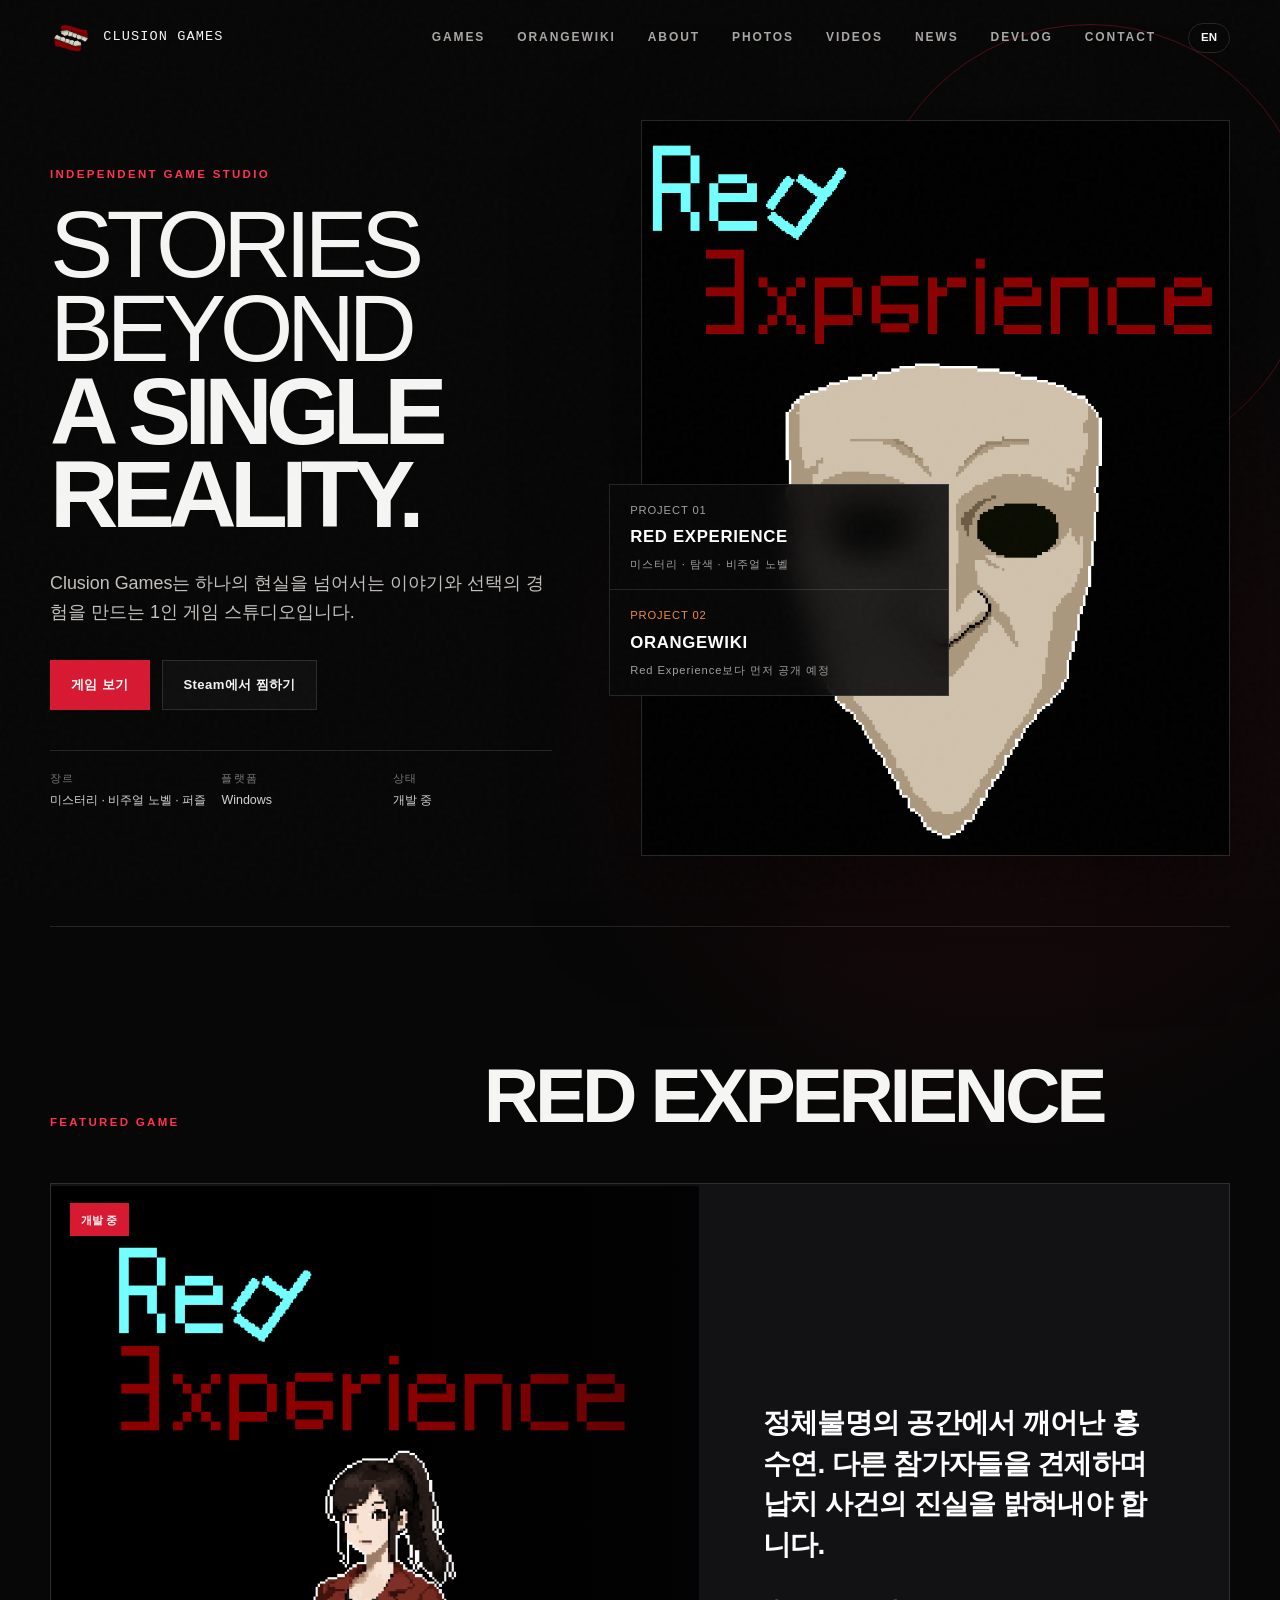
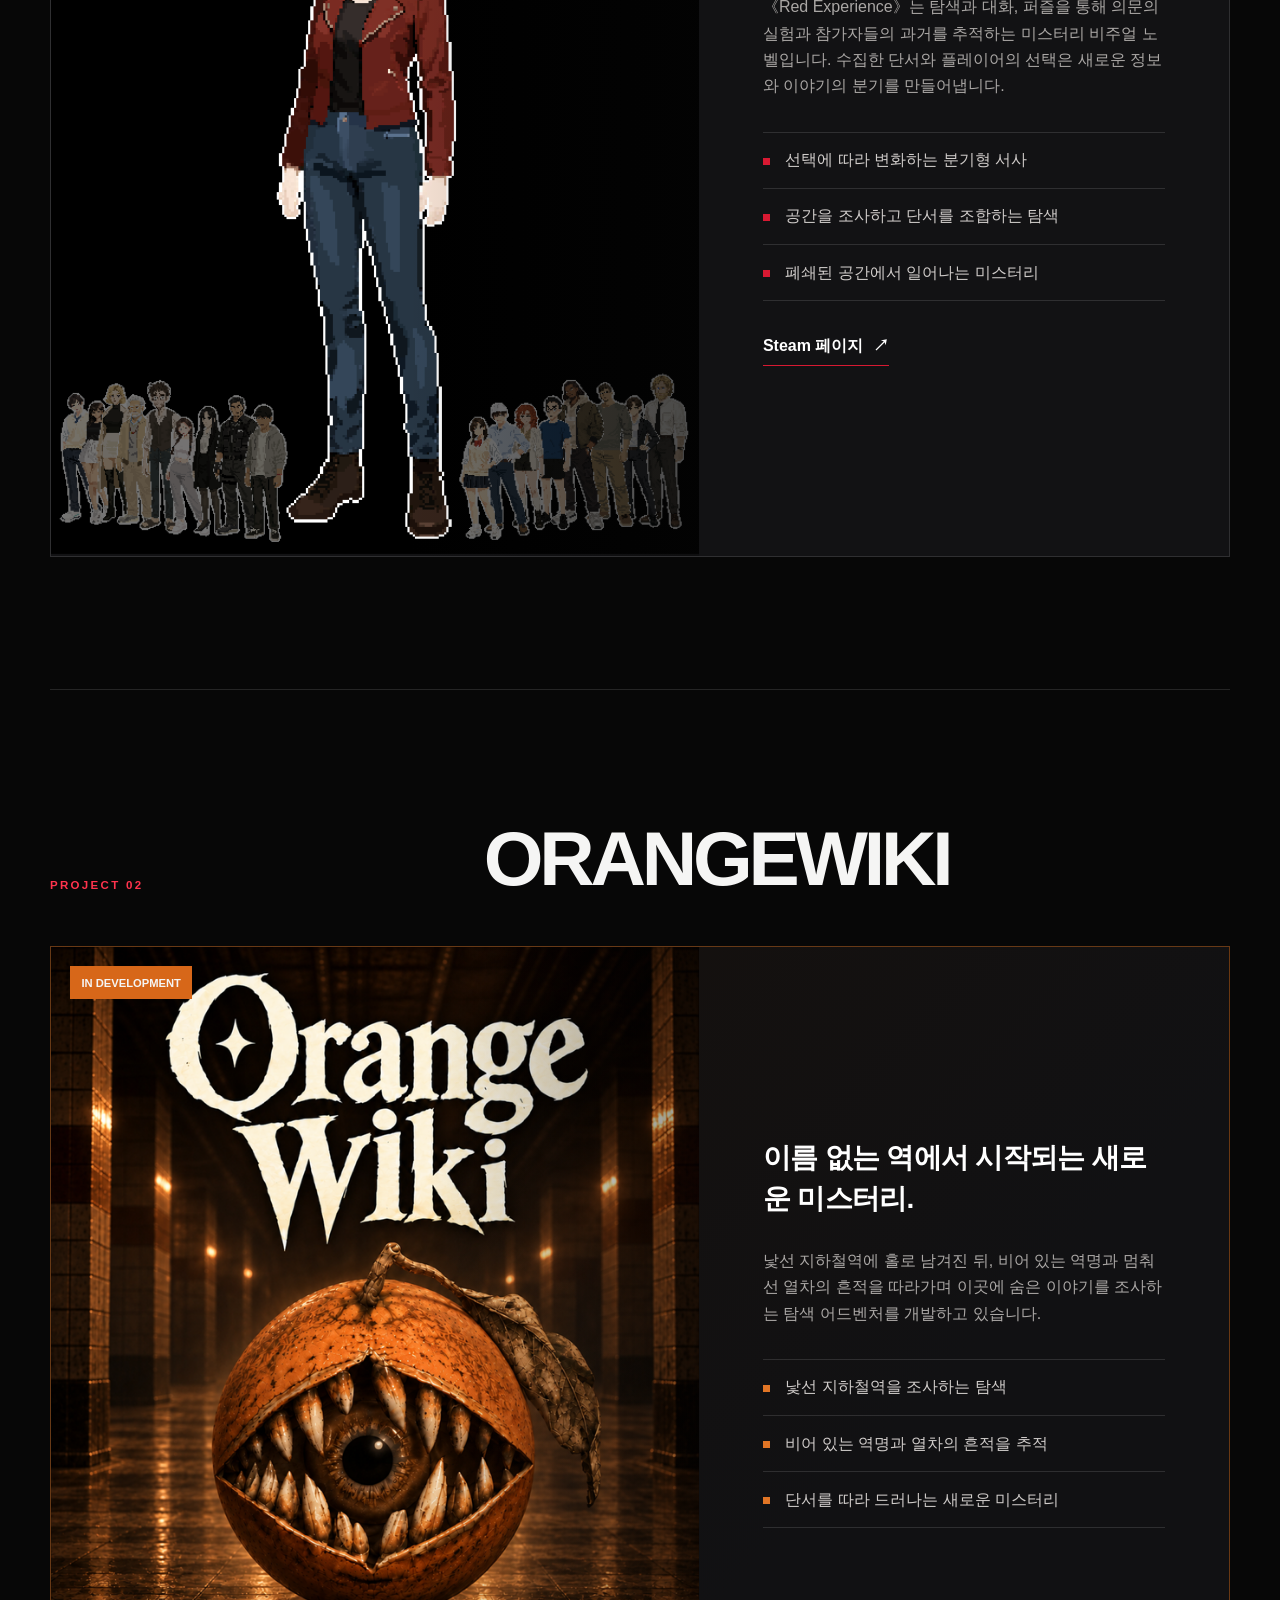
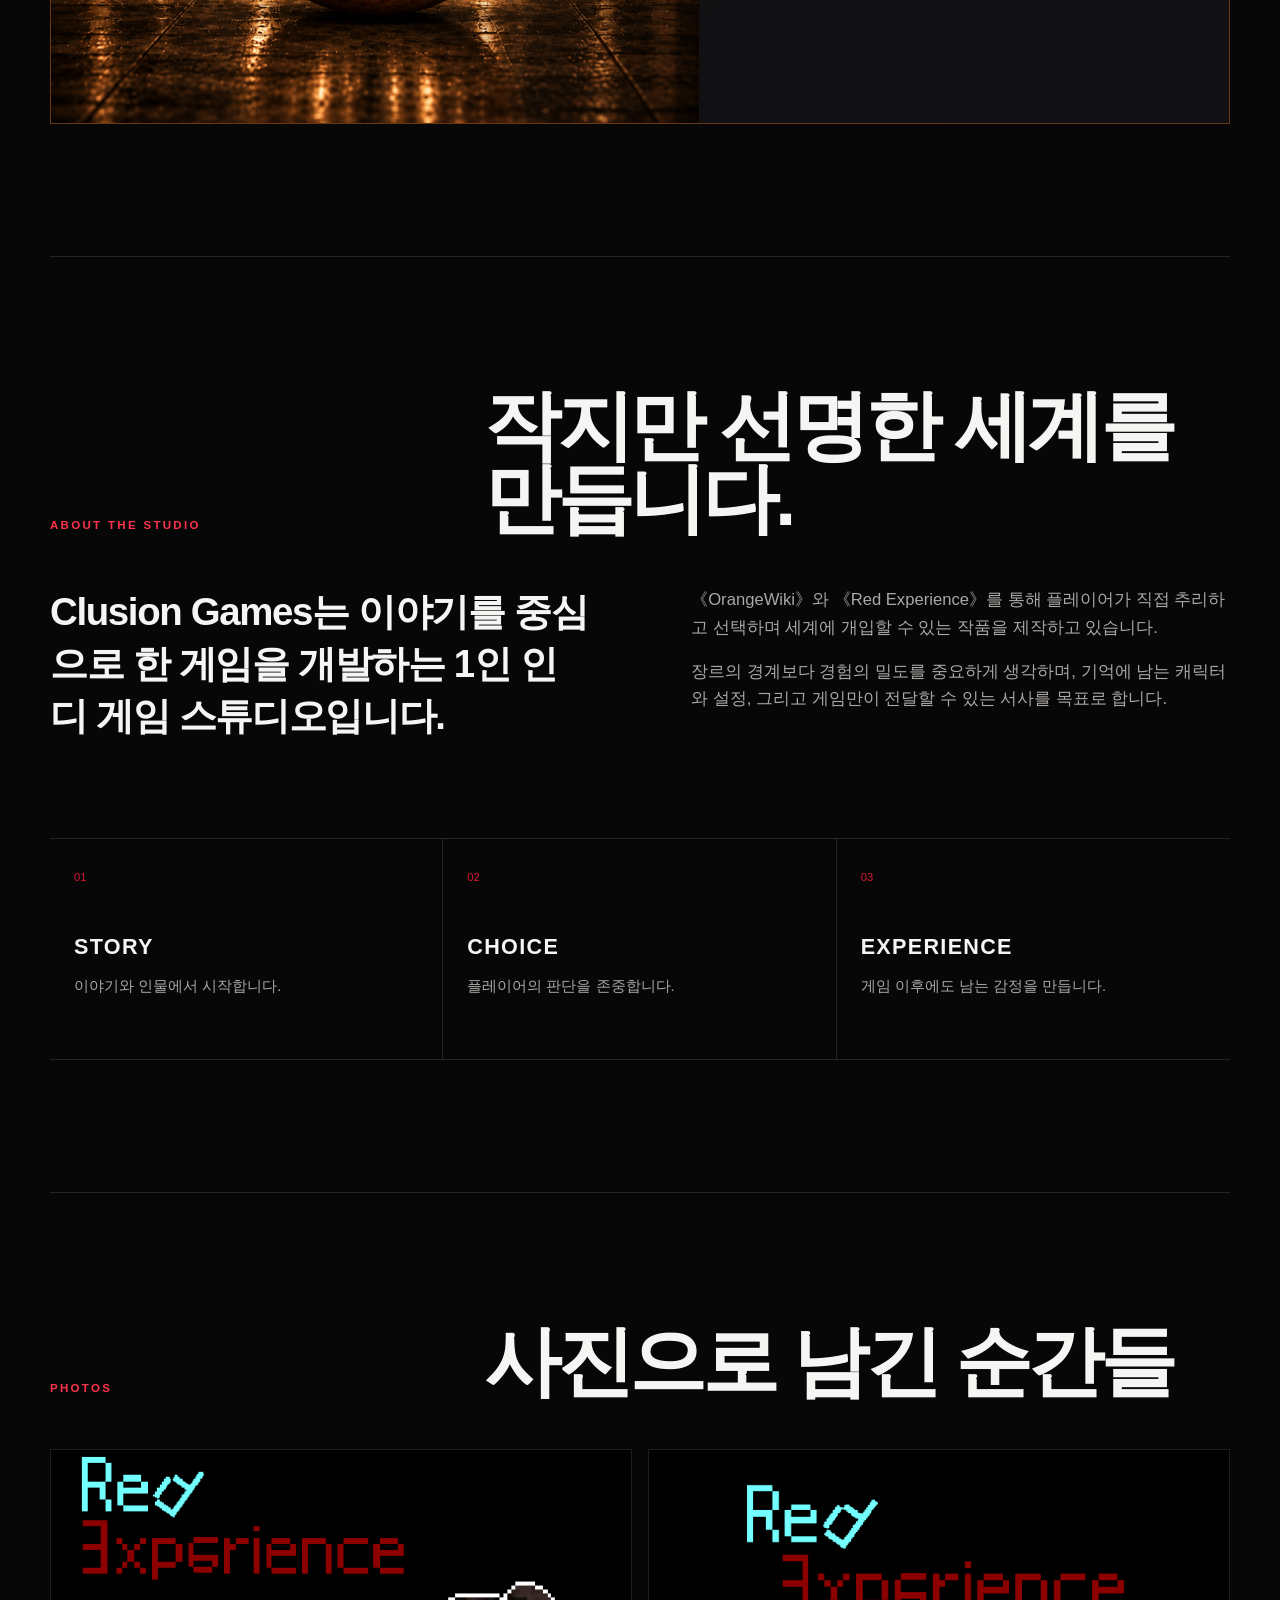
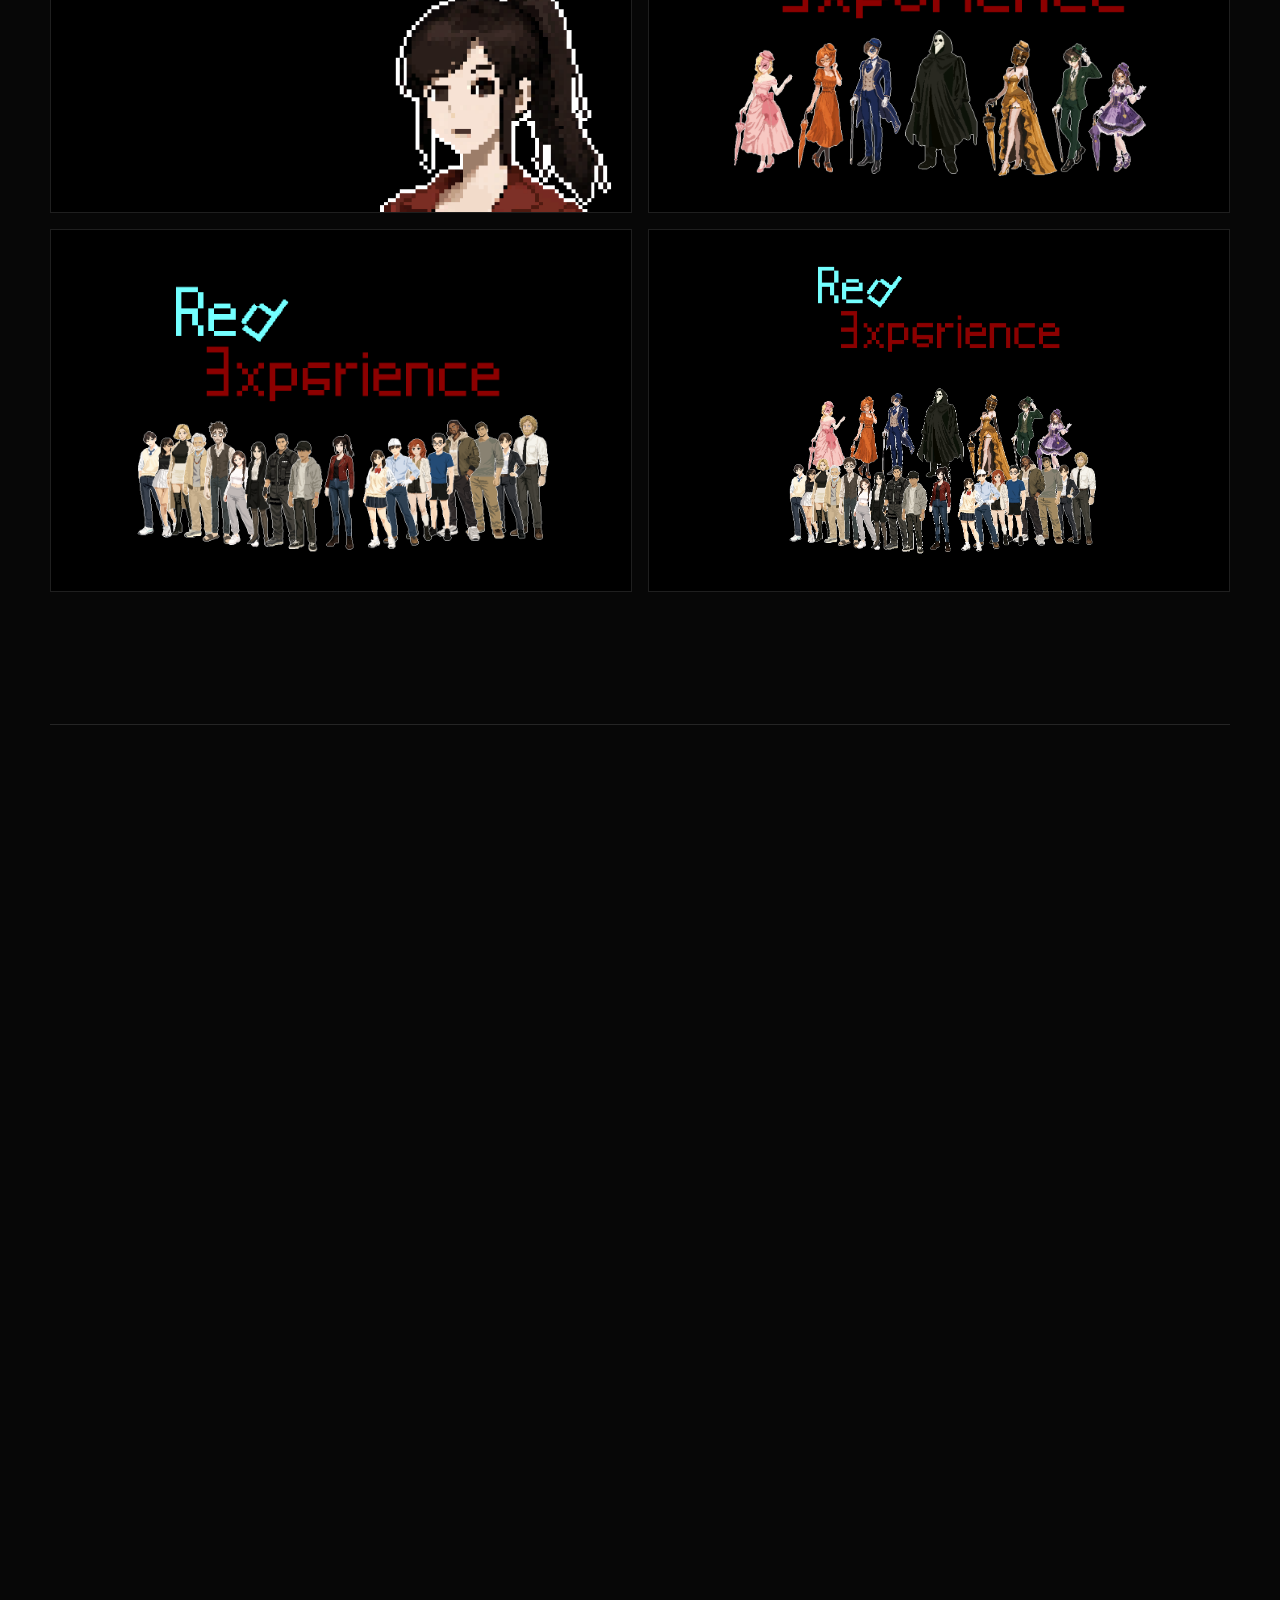
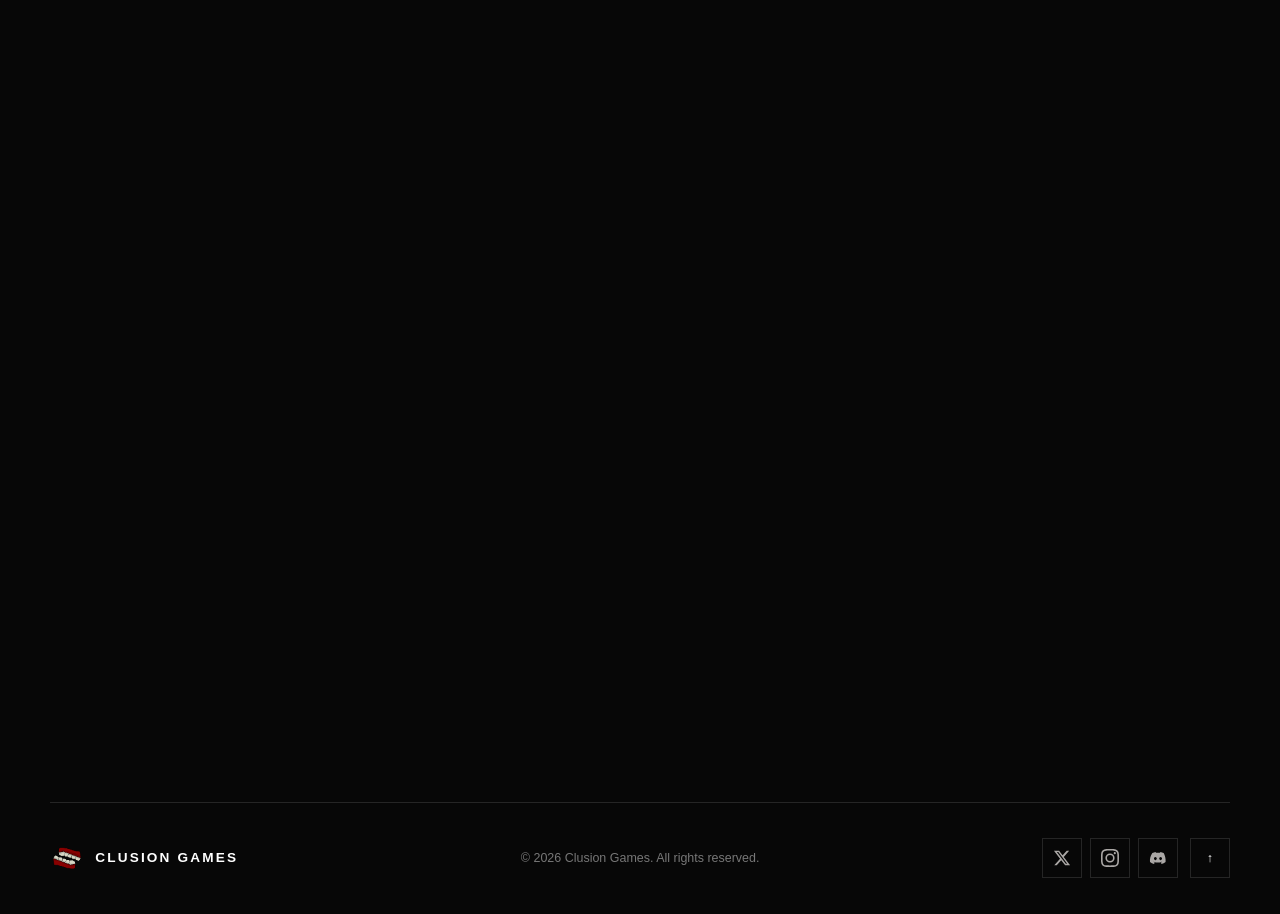
==== clusion-games-site/public/index.html @ e89aeaf5 "Mark OrangeWiki as in development" ====
<!doctype html>
<html lang="ko">

<head>
  <meta charset="utf-8" />
  <meta name="viewport" content="width=device-width, initial-scale=1" />
  <meta name="description" content="Clusion Games — 이야기 중심의 게임을 만드는 인디 게임 스튜디오" />
  <meta name="theme-color" content="#080808" />
  <meta property="og:title" content="Clusion Games" />
  <meta property="og:description" content="Stories beyond a single reality." />
  <meta property="og:type" content="website" />
  <meta property="og:image" content="assets/REMain.png" />
  <title>Clusion Games</title>
  <link rel="icon" href="assets/Logo.png" type="image/png" />
  <link rel="preload" href="assets/REMain.png" as="image" type="image/png" />
  <link rel="stylesheet" href="styles.css" />
  <script src="script.js" defer></script>
</head>

<body>
  <a class="skip-link" href="#main">본문으로 건너뛰기</a>
  <div class="noise" aria-hidden="true"></div>

  <header class="site-header" data-header>
    <a class="brand" href="#home" aria-label="Clusion Games 홈">
      <img src="assets/Logo.png" alt="Clusion Games 로고" width="42" height="42" />
      <span>CLUSION GAMES</span>
    </a>

    <button class="menu-button" type="button" aria-expanded="false" aria-controls="site-nav" data-menu-button>
      <span></span><span></span><span></span>
      <span class="sr-only">메뉴 열기</span>
    </button>

    <nav id="site-nav" class="site-nav" aria-label="주 메뉴" data-nav>
      <a href="#games" data-i18n="navGames">GAMES</a>
      <a href="#orangewiki" data-i18n="navOrangeWiki">ORANGEWIKI</a>
      <a href="#about" data-i18n="navAbout">ABOUT</a>
      <a href="#photos" data-i18n="navPhotos">PHOTOS</a>
      <a href="#videos">VIDEOS</a>
      <a href="#news" data-i18n="navNews">NEWS</a>
      <a href="https://masterofnone-jackofalltrades.tistory.com/" target="_blank" rel="noopener noreferrer"
        aria-label="개발일지 보기 (새 탭)">DEVLOG</a>
      <a href="#contact" data-i18n="navContact">CONTACT</a>
      <button class="language-button" type="button" data-language-button aria-label="언어 전환">EN</button>
    </nav>
  </header>

  <main id="main">
    <section id="home" class="hero section-shell" aria-labelledby="hero-title">
      <div class="hero-copy reveal">
        <p class="eyebrow" data-i18n="heroEyebrow">INDEPENDENT GAME STUDIO</p>
        <h1 id="hero-title">
          <span data-i18n="heroLine1">STORIES BEYOND</span>
          <strong data-i18n="heroLine2">A SINGLE REALITY.</strong>
        </h1>
        <p class="hero-description" data-i18n="heroDescription">
          Clusion Games는 하나의 현실을 넘어서는 이야기와 선택의 경험을 만드는 1인 게임 스튜디오입니다.
        </p>
        <div class="hero-actions">
          <a class="button button-primary" href="#games" data-i18n="viewGame">게임 보기</a>
          <a class="button button-ghost" href="https://store.steampowered.com/app/4128940/" target="_blank"
            rel="noreferrer" data-i18n="steamWishlist">Steam에서 찜하기</a>
        </div>
        <dl class="hero-meta" aria-label="게임 정보">
          <div>
            <dt data-i18n="genreLabel">장르</dt>
            <dd data-i18n="genreValue">미스터리 · 비주얼 노벨 · 퍼즐</dd>
          </div>
          <div>
            <dt data-i18n="platformLabel">플랫폼</dt>
            <dd>Windows</dd>
          </div>
          <div>
            <dt data-i18n="statusLabel">상태</dt>
            <dd data-i18n="statusValue">개발 중</dd>
          </div>
        </dl>
      </div>

      <div class="hero-visual reveal" aria-label="Red Experience 추상 키아트">
        <img src="assets/REMain2.png" alt="붉은 조명 아래 끝없이 이어지는 어두운 복도" />
        <div class="hero-card" aria-label="Clusion Games 프로젝트">
          <a class="hero-project" href="#games">
            <span>PROJECT 01</span>
            <strong>RED EXPERIENCE</strong>
            <small data-i18n="heroCardSmall">미스터리 · 탐색 · 비주얼 노벨</small>
          </a>
          <a class="hero-project hero-project-orange" href="#orangewiki">
            <span>PROJECT 02</span>
            <strong>ORANGEWIKI</strong>
            <small data-i18n="heroOrangeSmall">Red Experience보다 먼저 공개 예정</small>
          </a>
        </div>
      </div>
    </section>

    <section id="games" class="games section-shell section-spacing" aria-labelledby="games-title">
      <div class="section-heading reveal">
        <p class="eyebrow" data-i18n="featuredEyebrow">FEATURED GAME</p>
        <h2 id="games-title">RED EXPERIENCE</h2>
      </div>

      <article class="game-feature reveal">
        <div class="game-image">
          <img src="assets/REMain.png" alt="Red Experience 대표 이미지" loading="lazy" />
          <span class="status-badge" data-i18n="statusValue">개발 중</span>
        </div>
        <div class="game-copy">
          <p class="game-lead" data-i18n="gameLead">
            의문의 공간에서 깨어난 참가자들. 감춰진 진실을 추적하며 탈출하십시오.
          </p>
          <p data-i18n="gameBody">
            《Red Experience》는 대화, 탐색, 퍼즐과 선택을 통해 사건의 전모를 밝혀가는 미스터리 비주얼 노벨입니다. 플레이어의 판단은 관계와 정보, 그리고 이야기의 흐름을 바꿉니다.
          </p>
          <ul class="feature-list">
            <li data-i18n="feature1">선택에 따라 변화하는 분기형 서사</li>
            <li data-i18n="feature2">공간을 조사하고 단서를 조합하는 탐색</li>
            <li data-i18n="feature3">기억과 현실의 경계를 다루는 미스터리</li>
          </ul>
          <div class="game-actions">
            <a class="text-link" href="https://store.steampowered.com/app/4128940/" target="_blank" rel="noreferrer">
              <span data-i18n="steamPage">Steam 페이지</span><span aria-hidden="true">↗</span>
            </a>
          </div>
        </div>
      </article>
    </section>

    <section id="orangewiki" class="games orange-wiki-section section-shell section-spacing" aria-labelledby="orangewiki-title">
      <div class="section-heading reveal">
        <p class="eyebrow" data-i18n="orangeWikiEyebrow">PROJECT 02</p>
        <h2 id="orangewiki-title">ORANGEWIKI</h2>
      </div>

      <article class="game-feature orange-wiki-feature reveal">
        <div class="game-image">
          <img src="assets/orangewiki-vertical-capsule.png" alt="OrangeWiki 로고와 오렌지 크리처 대표 이미지" loading="lazy" />
          <span class="status-badge orange-status" data-i18n="orangeWikiStatus">IN DEVELOPMENT</span>
        </div>
        <div class="game-copy">
          <p class="game-lead" data-i18n="orangeWikiLead">이름 없는 역에서 시작되는 새로운 미스터리.</p>
          <p data-i18n="orangeWikiBody">낯선 지하철역에 홀로 남겨진 뒤, 비어 있는 역명과 멈춰 선 열차의 흔적을 따라가며 이곳에 숨은 이야기를 조사하는 탐색 어드벤처를 개발하고 있습니다.</p>
          <ul class="feature-list orange-feature-list">
            <li data-i18n="orangeWikiFeature1">낯선 지하철역을 조사하는 탐색</li>
            <li data-i18n="orangeWikiFeature2">비어 있는 역명과 열차의 흔적을 추적</li>
            <li data-i18n="orangeWikiFeature3">단서를 따라 드러나는 새로운 미스터리</li>
          </ul>
        </div>
      </article>
    </section>

    <section id="about" class="about section-shell section-spacing" aria-labelledby="about-title">
      <div class="section-heading reveal">
        <p class="eyebrow" data-i18n="aboutEyebrow">ABOUT THE STUDIO</p>
        <h2 id="about-title" data-i18n="aboutTitle">작지만 선명한 세계를 만듭니다.</h2>
      </div>
      <div class="about-grid">
        <p class="about-lead reveal" data-i18n="aboutLead">
          Clusion Games는 이야기를 중심으로 한 게임을 개발하는 1인 인디 게임 스튜디오입니다.
        </p>
        <div class="about-body reveal">
          <p data-i18n="aboutBody1">
            《OrangeWiki》와 《Red Experience》를 통해 플레이어가 직접 추리하고 선택하며 세계에 개입할 수 있는 작품을 제작하고 있습니다.
          </p>
          <p data-i18n="aboutBody2">
            장르의 경계보다 경험의 밀도를 중요하게 생각하며, 기억에 남는 캐릭터와 설정, 그리고 게임만이 전달할 수 있는 서사를 목표로 합니다.
          </p>
        </div>
      </div>
      <div class="values reveal" aria-label="스튜디오 핵심 가치">
        <div><span>01</span><strong data-i18n="value1Title">STORY</strong>
          <p data-i18n="value1Body">이야기와 인물에서 시작합니다.</p>
        </div>
        <div><span>02</span><strong data-i18n="value2Title">CHOICE</strong>
          <p data-i18n="value2Body">플레이어의 판단을 존중합니다.</p>
        </div>
        <div><span>03</span><strong data-i18n="value3Title">EXPERIENCE</strong>
          <p data-i18n="value3Body">게임 이후에도 남는 감정을 만듭니다.</p>
        </div>
      </div>
    </section>

    <section id="photos" class="photos section-shell section-spacing" aria-labelledby="photos-title">
      <div class="section-heading reveal">
        <p class="eyebrow" data-i18n="photosEyebrow">PHOTOS</p>
        <h2 id="photos-title" data-i18n="photosTitle">사진으로 남긴 순간들</h2>
      </div>
      <div class="photo-grid reveal">
        <figure class="photo-item">
          <img src="assets/gallery-bic.png" alt="Red Experience 로고와 캐릭터 홍수연" loading="lazy" />
        </figure>
        <figure class="photo-item">
          <img src="assets/gallery-capsule-4.jpg" alt="Red Experience 시대극 캐릭터 단체 이미지" loading="lazy" />
        </figure>
        <figure class="photo-item">
          <img src="assets/gallery-capsule-5.png" alt="Red Experience 현대극 캐릭터 단체 이미지" loading="lazy" />
        </figure>
        <figure class="photo-item">
          <img src="assets/gallery-backwall.jpg" alt="Red Experience 전체 캐릭터 단체 이미지" loading="lazy" />
        </figure>
      </div>
    </section>

    <section id="videos" class="video section-shell section-spacing" aria-labelledby="video-title">
      <div class="section-heading reveal">
        <p class="eyebrow">VIDEO</p>
        <h2 id="video-title">Red Experience</h2>
      </div>
      <div class="video-frame reveal">
        <iframe src="https://www.youtube.com/embed/foxhHPQ9aEg" title="Red Experience YouTube video" loading="lazy"
          allow="accelerometer; autoplay; clipboard-write; encrypted-media; gyroscope; picture-in-picture; web-share"
          referrerpolicy="origin-when-cross-origin" allowfullscreen></iframe>
      </div>
    </section>

    <section id="news" class="news section-shell section-spacing" aria-labelledby="news-title">
      <div class="section-heading reveal">
        <p class="eyebrow">NEWS</p>
        <h2 id="news-title" data-i18n="newsTitle">개발 소식</h2>
      </div>
      <div class="news-list reveal">
        <article class="news-with-image">
          <time datetime="2026-09-16"><span class="date-year">2026</span><span class="date-day">09.16</span></time>
          <div>
            <span class="news-tag orange-news-tag">ORANGEWIKI</span>
            <h3 data-i18n="newsOrangeTitle">OrangeWiki 개발 중</h3>
            <p data-i18n="newsOrangeBody">《OrangeWiki》는 Red Experience보다 먼저 선보일 미스터리 탐색 게임입니다.</p>
          </div>
          <figure class="news-image">
            <img src="assets/orangewiki-vertical-capsule.png" alt="OrangeWiki 로고와 오렌지 크리처" loading="lazy" />
          </figure>
        </article>
        <article>
          <time datetime="2026-07-23"><span class="date-year">2026</span><span class="date-day">07.23</span></time>
          <div>
            <span class="news-tag">STEAM</span>
            <h3 data-i18n="newsDemoTitle">Red Experience 데모 공개</h3>
            <p data-i18n="newsDemoBody">《Red Experience》의 데모를 Steam에서 공개했습니다.</p>
            <a class="text-link" href="https://store.steampowered.com/app/4550870/Red_Experience_Demo/" target="_blank" rel="noopener noreferrer">
              <span data-i18n="newsDemoLink">Steam에서 데모 플레이</span><span aria-hidden="true">↗</span>
            </a>
          </div>
        </article>
        <article>
          <time datetime="2026-07-13"><span class="date-year">2026</span><span class="date-day">07.13</span></time>
          <div>
            <span class="news-tag">BIC</span>
            <h3 data-i18n="newsBicTitle">BIC 2026 루키부문 선정</h3>
            <p data-i18n="newsBicBody">《Red Experience》가 BIC 2026 루키부문 선정작에 이름을 올렸습니다.</p>
            <a class="text-link" href="https://www.bicfest.org/overview" target="_blank" rel="noopener noreferrer">
              <span data-i18n="newsBicLink">BIC 공식 사이트</span><span aria-hidden="true">↗</span>
            </a>
          </div>
        </article>
        <article>
          <time datetime="2026-05-01"><span class="date-year">2026</span><span class="date-day">05.01</span></time>
          <div>
            <span class="news-tag">STUDIO</span>
            <h3 data-i18n="news1Title">Clusion Games 공식 사이트 공개</h3>
            <p data-i18n="news1Body">게임과 개발 소식을 한곳에서 전해드릴 예정입니다.</p>
          </div>
        </article>
        <article>
          <time datetime="2026-05-01"><span class="date-year">2026</span><span class="date-day">05.01</span></time>
          <div>
            <span class="news-tag">RED EXPERIENCE</span>
            <h3 data-i18n="news2Title">Red Experience 개발 진행 중</h3>
            <p data-i18n="news2Body">미스터리 비주얼 노벨의 첫 번째 챕터를 제작하고 있습니다.</p>
          </div>
        </article>
      </div>
    </section>

    <section id="contact" class="contact section-shell section-spacing" aria-labelledby="contact-title">
      <div class="contact-card reveal">
        <p class="eyebrow" data-i18n="contactEyebrow">CONTACT</p>
        <h2 id="contact-title" data-i18n="contactTitle">새로운 현실은<br />한 통의 메시지에서 시작될 수 있습니다.</h2>
        <p data-i18n="contactBody">게임 버그, 미디어 및 비즈니스 관련 문의를 보내주세요.</p>
        <a class="button button-primary" href="mailto:hoon4649@gmail.com">hoon4649@gmail.com</a>
      </div>
    </section>
  </main>

  <footer class="site-footer section-shell">
    <a class="brand footer-brand" href="#home">
      <img src="assets/Logo.png" alt="Clusion Games 로고" width="34" height="34" />
      <span>CLUSION GAMES</span>
    </a>
    <p>© <span data-year></span> Clusion Games. All rights reserved.</p>
    <div class="footer-right">
      <div class="footer-socials">
        <a href="https://x.com/clusiongames" target="_blank" rel="noopener noreferrer" aria-label="X (트위터)">
          <svg viewBox="0 0 24 24" aria-hidden="true">
            <path
              d="M18.244 2.25h3.308l-7.227 8.26 8.502 11.24H16.17l-5.214-6.817L4.99 21.75H1.68l7.73-8.835L1.254 2.25H8.08l4.713 6.231zm-1.161 17.52h1.833L7.084 4.126H5.117z">
            </path>
          </svg>
        </a>
        <a href="https://instagram.com/clusiongames" target="_blank" rel="noopener noreferrer" aria-label="인스타그램">
          <svg viewBox="0 0 24 24" aria-hidden="true">
            <path
              d="M12 2.163c3.204 0 3.584.012 4.85.07 3.252.148 4.771 1.691 4.919 4.919.058 1.265.069 1.645.069 4.849 0 3.205-.012 3.584-.069 4.849-.149 3.225-1.664 4.771-4.919 4.919-1.266.058-1.644.07-4.85.07-3.204 0-3.584-.012-4.849-.07-3.26-.149-4.771-1.699-4.919-4.92-.058-1.265-.07-1.644-.07-4.849 0-3.204.013-3.583.07-4.849.149-3.227 1.664-4.771 4.919-4.919 1.266-.057 1.645-.069 4.849-.069zM12 0C8.741 0 8.333.014 7.053.072 2.695.272.273 2.69.073 7.051.014 8.333 0 8.741 0 12c0 3.259.014 3.668.072 4.948.2 4.358 2.618 6.78 6.98 6.98 1.281.058 1.689.072 4.948.072 3.259 0 3.668-.014 4.948-.072 4.354-.2 6.782-2.618 6.979-6.98.059-1.28.073-1.689.073-4.948 0-3.259-.014-3.667-.072-4.947-.196-4.354-2.617-6.78-6.979-6.98C15.668.014 15.259 0 12 0zm0 5.838a6.162 6.162 0 100 12.324 6.162 6.162 0 000-12.324zM12 16a4 4 0 110-8 4 4 0 010 8zm6.406-11.845a1.44 1.44 0 100 2.881 1.44 1.44 0 000-2.881z">
            </path>
          </svg>
        </a>
        <a href="https://discord.com/invite/AbAraBNjEG" target="_blank" rel="noopener noreferrer"
          aria-label="Discord 커뮤니티 참여">
          <svg viewBox="0 0 24 24" aria-hidden="true">
            <path
              d="M19.54 5.34A17.3 17.3 0 0015.22 4a12 12 0 00-.55 1.13 16.2 16.2 0 00-5.34 0A12 12 0 008.78 4a17.4 17.4 0 00-4.33 1.35C1.71 9.42.97 13.39 1.34 17.3a17.7 17.7 0 005.3 2.68c.43-.58.81-1.2 1.14-1.85a11.4 11.4 0 01-1.79-.86l.44-.34c3.45 1.6 7.2 1.6 10.61 0l.45.34c-.57.34-1.17.63-1.8.86.33.65.71 1.27 1.14 1.85a17.6 17.6 0 005.3-2.68c.43-4.53-.73-8.46-2.55-11.96zM8.52 14.9c-1.03 0-1.88-.95-1.88-2.12s.83-2.12 1.88-2.12c1.06 0 1.9.96 1.88 2.12 0 1.17-.83 2.12-1.88 2.12zm6.96 0c-1.03 0-1.88-.95-1.88-2.12s.83-2.12 1.88-2.12c1.06 0 1.9.96 1.88 2.12 0 1.17-.82 2.12-1.88 2.12z">
            </path>
          </svg>
        </a>
      </div>
      <a href="#home" class="back-to-top" aria-label="페이지 맨 위로">↑</a>
    </div>
  </footer>
</body>

</html>
---- clusion-games-site/public/styles.css ----
@font-face {
  font-family: "Galmuri11";
  src: url("assets/fonts/Galmuri11.woff2") format("woff2");
  font-weight: normal;
  font-style: normal;
  font-display: swap;
}

:root {
  --bg: #070707;
  --bg-soft: #0d0d0e;
  --panel: #121214;
  --line: rgba(255,255,255,.12);
  --text: #f5f5f4;
  --muted: #aaa7a5;
  --red: #d81932;
  --red-bright: #ff334d;
  --max: 1180px;
  --header-height: 76px;
}

.site-header .brand span {
  font-family: "Galmuri11", monospace;
  font-weight: normal;
  letter-spacing: 0.08em;
}

* { box-sizing: border-box; }
html { scroll-behavior: smooth; background: var(--bg); }
body {
  margin: 0;
  color: var(--text);
  background:
    radial-gradient(circle at 78% 8%, rgba(216,25,50,.12), transparent 29rem),
    var(--bg);
  font-family: Pretendard, "Noto Sans KR", Inter, -apple-system, BlinkMacSystemFont, "Segoe UI", sans-serif;
  line-height: 1.65;
  overflow-x: hidden;
}
body.menu-open { overflow: hidden; }
a { color: inherit; text-decoration: none; }
img { display: block; max-width: 100%; }
button, input, textarea { font: inherit; }
button { color: inherit; }
::selection { background: var(--red); color: white; }

.sr-only {
  position: absolute; width: 1px; height: 1px; padding: 0; margin: -1px;
  overflow: hidden; clip: rect(0,0,0,0); white-space: nowrap; border: 0;
}
.skip-link {
  position: fixed; left: 1rem; top: -5rem; z-index: 9999;
  padding: .7rem 1rem; background: white; color: black;
}
.skip-link:focus { top: 1rem; }
.noise {
  pointer-events: none; position: fixed; inset: 0; z-index: 1000; opacity: .025;
  background-image: url("data:image/svg+xml,%3Csvg viewBox='0 0 180 180' xmlns='http://www.w3.org/2000/svg'%3E%3Cfilter id='n'%3E%3CfeTurbulence type='fractalNoise' baseFrequency='.95' numOctaves='4' stitchTiles='stitch'/%3E%3C/filter%3E%3Crect width='100%25' height='100%25' filter='url(%23n)' opacity='.8'/%3E%3C/svg%3E");
}
.section-shell { width: min(calc(100% - 40px), var(--max)); margin-inline: auto; }
.section-spacing { padding-block: 132px; }

.site-header {
  position: fixed; top: 0; left: 0; right: 0; z-index: 100;
  height: var(--header-height); display: flex; align-items: center; justify-content: space-between;
  padding-inline: max(20px, calc((100vw - var(--max)) / 2));
  transition: background .25s ease, border-color .25s ease;
  border-bottom: 1px solid transparent;
}
.site-header.scrolled { background: rgba(7,7,7,.84); backdrop-filter: blur(18px); border-color: var(--line); }
.brand { display: inline-flex; align-items: center; gap: .7rem; font-size: .85rem; font-weight: 800; letter-spacing: .16em; }
.brand img { flex: 0 0 auto; }
.site-nav { display: flex; align-items: center; gap: 2rem; }
.site-nav a { color: var(--muted); font-size: .75rem; letter-spacing: .16em; font-weight: 750; transition: color .2s; }
.site-nav a:hover, .site-nav a:focus-visible { color: white; }
.language-button {
  border: 1px solid var(--line); background: transparent; border-radius: 999px; min-width: 42px; height: 30px;
  cursor: pointer; font-size: .72rem; font-weight: 800; transition: border-color .2s, background .2s;
}
.language-button:hover { border-color: var(--red); background: rgba(216,25,50,.12); }
.menu-button { display: none; background: transparent; border: 0; width: 42px; height: 42px; padding: 10px; cursor: pointer; }
.menu-button > span:not(.sr-only) { display: block; height: 1px; background: white; margin: 6px 0; transition: transform .2s, opacity .2s; }

.hero {
  min-height: 100svh; display: grid; grid-template-columns: minmax(0, .92fr) minmax(390px, 1.08fr);
  gap: clamp(3rem, 7vw, 7rem); align-items: center; padding-top: calc(var(--header-height) + 44px); padding-bottom: 70px;
}
.eyebrow { margin: 0 0 1.2rem; color: var(--red-bright); font-size: .72rem; font-weight: 850; letter-spacing: .2em; }
.hero h1 { margin: 0; font-size: clamp(3.6rem, 7.4vw, 7.1rem); line-height: .88; letter-spacing: -.07em; font-weight: 300; }
.hero h1 strong { display: block; font-weight: 900; }
.hero-description { max-width: 620px; margin: 2rem 0 0; color: #c4c1bf; font-size: clamp(1rem, 1.4vw, 1.15rem); }
.hero-actions { display: flex; flex-wrap: wrap; gap: .8rem; margin-top: 2rem; }
.button {
  display: inline-flex; justify-content: center; align-items: center; min-height: 50px; padding: .8rem 1.25rem;
  border: 1px solid transparent; font-size: .82rem; font-weight: 850; letter-spacing: .03em; transition: transform .2s, background .2s, border-color .2s;
}
.button:hover { transform: translateY(-2px); }
.button-primary { background: var(--red); color: white; }
.button-primary:hover { background: var(--red-bright); }
.button-ghost { border-color: var(--line); background: rgba(255,255,255,.03); }
.button-ghost:hover { border-color: rgba(255,255,255,.35); }
.hero-meta { display: grid; grid-template-columns: repeat(3, 1fr); gap: .8rem; margin: 2.5rem 0 0; padding-top: 1.2rem; border-top: 1px solid var(--line); }
.hero-meta div { min-width: 0; }
.hero-meta dt { color: #777; font-size: .68rem; letter-spacing: .12em; text-transform: uppercase; }
.hero-meta dd { margin: .15rem 0 0; font-size: .78rem; color: #d6d3d1; }
.hero-visual { position: relative; isolation: isolate; }
.hero-visual::before { content: ""; position: absolute; width: 75%; aspect-ratio: 1; right: -14%; top: -13%; border: 1px solid rgba(216,25,50,.34); border-radius: 50%; z-index: -1; }
.hero-visual img { width: 100%; aspect-ratio: 4/5; object-fit: cover; border: 1px solid var(--line); box-shadow: 0 38px 90px rgba(0,0,0,.55); }
.hero-card { position: absolute; left: -2rem; bottom: clamp(2rem, 20vh, 10rem); width: min(340px, 86%); background: rgba(9,9,10,.88); border: 1px solid var(--line); backdrop-filter: blur(14px); }
.hero-project { display: block; padding: 1rem 1.25rem; color: white; transition: background .2s ease; }
.hero-project + .hero-project { border-top: 1px solid var(--line); }
.hero-project:hover, .hero-project:focus-visible { background: rgba(255,255,255,.07); }
.hero-project span, .hero-project small { display: block; color: #a39f9d; font-size: .7rem; letter-spacing: .08em; }
.hero-project strong { display: block; margin: .25rem 0; font-size: 1.05rem; letter-spacing: .04em; }
.hero-project-orange span { color: #f18a3a; }

.section-heading { display: grid; grid-template-columns: .7fr 1.3fr; gap: 2rem; align-items: end; margin-bottom: 3.2rem; }
.section-heading .eyebrow { margin: 0; }
.section-heading h2 { margin: 0; font-size: clamp(2.5rem, 6vw, 5.7rem); letter-spacing: -.055em; line-height: .95; }
.games { border-top: 1px solid var(--line); }
.game-feature { display: grid; grid-template-columns: 1.1fr .9fr; background: var(--panel); border: 1px solid var(--line); }
.game-image { min-height: 610px; position: relative; overflow: hidden; }
.game-image::after { content: ""; position: absolute; inset: 0; background: linear-gradient(90deg, transparent 55%, rgba(7,7,7,.38)); }
.game-image img { width: 100%; height: 100%; object-fit: cover; transition: transform .7s ease; }
.game-feature:hover .game-image img { transform: scale(1.025); }
.status-badge { position: absolute; left: 1.2rem; top: 1.2rem; z-index: 2; padding: .45rem .7rem; background: var(--red); font-size: .7rem; font-weight: 800; }
.game-copy { padding: clamp(2rem, 5vw, 5rem); align-self: center; }
.game-copy p { color: var(--muted); }
.game-copy .game-lead { color: white; font-size: clamp(1.45rem, 2.2vw, 2.1rem); line-height: 1.45; font-weight: 700; letter-spacing: -.025em; }
.feature-list { list-style: none; margin: 2rem 0; padding: 0; border-top: 1px solid var(--line); }
.feature-list li { padding: .9rem 0 .9rem 1.4rem; border-bottom: 1px solid var(--line); color: #d0ccca; position: relative; }
.feature-list li::before { content: ""; position: absolute; left: 0; top: 1.55rem; width: 7px; height: 7px; background: var(--red); }
.text-link { display: inline-flex; gap: .6rem; color: white; font-weight: 800; border-bottom: 1px solid var(--red); padding-bottom: .3rem; }

.orange-wiki-section { border-top: 1px solid var(--line); }
.orange-wiki-feature { border-color: rgba(222, 113, 28, .42); background: linear-gradient(135deg, #17100b, #111113 68%); }
.orange-wiki-feature .game-image { background: #090502; }
.orange-wiki-feature .game-image::after { background: linear-gradient(90deg, transparent 58%, rgba(7, 4, 2, .42)); }
.orange-wiki-feature .game-image img { object-fit: contain; }
.orange-status { background: #d76719; }
.orange-feature-list li::before { background: #e17525; }

.about { border-top: 1px solid var(--line); }
.about-grid { display: grid; grid-template-columns: 1fr 1fr; gap: clamp(3rem, 8vw, 8rem); }
.about-lead { margin: 0; font-size: clamp(1.7rem, 3vw, 3.05rem); line-height: 1.35; letter-spacing: -.035em; font-weight: 750; }
.about-body { color: var(--muted); font-size: 1.04rem; }
.about-body p:first-child { margin-top: 0; }
.values { display: grid; grid-template-columns: repeat(3, 1fr); margin-top: 6rem; border-top: 1px solid var(--line); border-bottom: 1px solid var(--line); }
.values > div { min-height: 220px; padding: 1.5rem; border-right: 1px solid var(--line); }
.values > div:last-child { border-right: 0; }
.values span { color: var(--red); font-size: .7rem; }
.values strong { display: block; margin: 2.5rem 0 .6rem; font-size: 1.35rem; letter-spacing: .06em; }
.values p { margin: 0; color: var(--muted); font-size: .92rem; }

.photos { border-top: 1px solid var(--line); }
.photo-grid {
  display: grid;
  grid-template-columns: repeat(2, minmax(0, 1fr));
  gap: 1rem;
}
.photo-item { margin: 0; aspect-ratio: 16 / 10; overflow: hidden; background: #000; border: 1px solid var(--line); }
.photo-item img { width: 100%; height: 100%; object-fit: contain; transition: transform .5s ease; }
.photo-item:hover img { transform: scale(1.025); }

.video { border-top: 1px solid var(--line); }
.video-frame { aspect-ratio: 16 / 9; overflow: hidden; background: #000; border: 1px solid var(--line); }
.video-frame iframe { display: block; width: 100%; height: 100%; border: 0; }

.news { border-top: 1px solid var(--line); }
.news-list { border-top: 1px solid var(--line); }
.news-list article { display: grid; grid-template-columns: 130px 1fr; gap: 2rem; padding: 2rem 0; border-bottom: 1px solid var(--line); }
.news-list time { display: flex; flex-direction: column; align-items: flex-start; color: #777; font-variant-numeric: tabular-nums; }
.news-list .date-year { font-size: .72rem; letter-spacing: .12em; }
.news-list .date-day { margin-top: .2rem; color: #aaa; font-size: 1.15rem; font-weight: 700; letter-spacing: .04em; }
.news-tag { color: var(--red-bright); font-size: .66rem; letter-spacing: .15em; font-weight: 800; }
.orange-news-tag { color: #f18a3a; }
.news-list h3 { margin: .45rem 0 .35rem; font-size: clamp(1.2rem, 2vw, 1.6rem); }
.news-list p { margin: 0; color: var(--muted); }
.news-list .text-link { margin-top: .8rem; font-size: .8rem; }

.news-list .date-year { font-size: .72rem; letter-spacing: .12em; }
.news-list .date-day { margin-top: .2rem; color: #aaa; font-size: 1.15rem; font-weight: 700; letter-spacing: .04em; }

.news-list .text-link { margin-top: .8rem; font-size: .8rem; }
.news-list article.news-with-image { grid-template-columns: 130px minmax(0, 1fr) 150px; align-items: center; }
.news-image { width: 150px; aspect-ratio: 5 / 6; margin: 0; overflow: hidden; background: #090502; border: 1px solid rgba(222, 113, 28, .35); }
.news-image img { width: 100%; height: 100%; object-fit: cover; }

.contact { padding-bottom: 132px; }
.contact-card { position: relative; overflow: hidden; padding: clamp(2rem, 7vw, 6rem); background: linear-gradient(135deg, #1b0a0e, #0c0c0d 65%); border: 1px solid rgba(216,25,50,.35); }
.contact-card::after { content: "C"; position: absolute; right: -1rem; bottom: -9rem; color: rgba(255,255,255,.025); font-size: 30rem; font-weight: 900; line-height: 1; }
.contact-card h2 { position: relative; z-index: 1; max-width: 920px; margin: 0; font-size: clamp(2.1rem, 5vw, 5rem); line-height: 1.1; letter-spacing: -.055em; }
.contact-card > p:not(.eyebrow) { position: relative; z-index: 1; color: var(--muted); }
.contact-card .button { position: relative; z-index: 1; margin-top: 1rem; }
.contact-card small { display: block; position: relative; z-index: 1; margin-top: .8rem; color: #706c6a; }

.site-footer { position: relative; min-height: 112px; display: flex; align-items: center; justify-content: space-between; gap: 1rem; border-top: 1px solid var(--line); color: #777; font-size: .78rem; }
.footer-brand { color: white; }
.footer-right { display: flex; align-items: center; gap: 0.75rem; }
.footer-socials { display: flex; align-items: center; gap: 0.5rem; }
.footer-socials a { display: grid; place-items: center; width: 40px; height: 40px; border: 1px solid var(--line); color: var(--muted); transition: border-color .2s ease, color .2s ease, transform .2s ease; }
.footer-socials a:hover, .footer-socials a:focus-visible { border-color: var(--red); color: white; transform: translateY(-2px); }
.footer-socials svg { width: 18px; height: 18px; fill: currentColor; }
.back-to-top { display: grid; place-items: center; width: 40px; height: 40px; border: 1px solid var(--line); color: white; }

.reveal { opacity: 0; transform: translateY(28px); transition: opacity .7s ease, transform .7s ease; }
.reveal.is-visible { opacity: 1; transform: none; }

@media (max-width: 900px) {
  .menu-button { display: block; z-index: 3; }
  .site-nav {
    position: fixed; inset: 0; padding: 120px 28px 40px; background: rgba(7,7,7,.98);
    flex-direction: column; align-items: flex-start; gap: 1.4rem; transform: translateX(100%); transition: transform .25s ease;
  }
  .site-nav.open { transform: none; }
  .site-nav a { font-size: clamp(1.9rem, 8vw, 3.6rem); color: white; letter-spacing: -.025em; }
  .site-nav .language-button { margin-top: 1rem; }
  .menu-button[aria-expanded="true"] span:nth-child(1) { transform: translateY(7px) rotate(45deg); }
  .menu-button[aria-expanded="true"] span:nth-child(2) { opacity: 0; }
  .menu-button[aria-expanded="true"] span:nth-child(3) { transform: translateY(-7px) rotate(-45deg); }
  .hero { grid-template-columns: 1fr; padding-top: 130px; }
  .hero-visual { max-width: 680px; justify-self: end; }
  .section-heading { grid-template-columns: 1fr; }
  .game-feature { grid-template-columns: 1fr; }
  .game-image { min-height: 460px; }
  .news-list article.news-with-image { grid-template-columns: 110px minmax(0, 1fr) 130px; }
  .news-image { width: 130px; }
  .about-grid { grid-template-columns: 1fr; }
}

@media (max-width: 640px) {
  :root { --header-height: 66px; }
  .section-shell { width: min(calc(100% - 28px), var(--max)); }
  .section-spacing { padding-block: 88px; }
  .brand span { font-size: .72rem; }
  .hero { gap: 3rem; padding-bottom: 55px; }
  .hero h1 { font-size: clamp(3.25rem, 18vw, 5rem); }
  .hero-description { font-size: .96rem; }
  .hero-actions { flex-direction: column; }
  .button { width: 100%; }
  .hero-meta { grid-template-columns: 1fr; }
  .hero-meta div { display: grid; grid-template-columns: 72px 1fr; }
  .hero-card { left: 1rem; bottom: 1rem; }
  .game-image { min-height: 360px; }
  .game-copy { padding: 1.5rem; }
  .values { grid-template-columns: 1fr; }
  .values > div { min-height: 170px; border-right: 0; border-bottom: 1px solid var(--line); }
  .values > div:last-child { border-bottom: 0; }
  .values strong { margin-top: 1.6rem; }
  .photo-grid { grid-template-columns: 1fr; }
  .news-list article { grid-template-columns: 1fr; gap: .4rem; }
  .news-list article.news-with-image { grid-template-columns: 1fr; gap: 1rem; }
  .news-image { width: min(220px, 62vw); margin-top: .4rem; }
  .news-list time { flex-direction: row; align-items: baseline; gap: .55rem; }
  .news-list .date-day { margin-top: 0; font-size: .95rem; }
  .contact { padding-bottom: 88px; }
  .site-footer { align-items: flex-start; flex-direction: column; padding-block: 1.5rem; }
  .footer-right { width: 100%; display: flex; align-items: center; }
  .back-to-top { position: absolute; right: 14px; bottom: 1.5rem; }
}

@media (prefers-reduced-motion: reduce) {
  *, *::before, *::after { scroll-behavior: auto !important; animation-duration: .01ms !important; transition-duration: .01ms !important; }
  .reveal { opacity: 1; transform: none; }
}
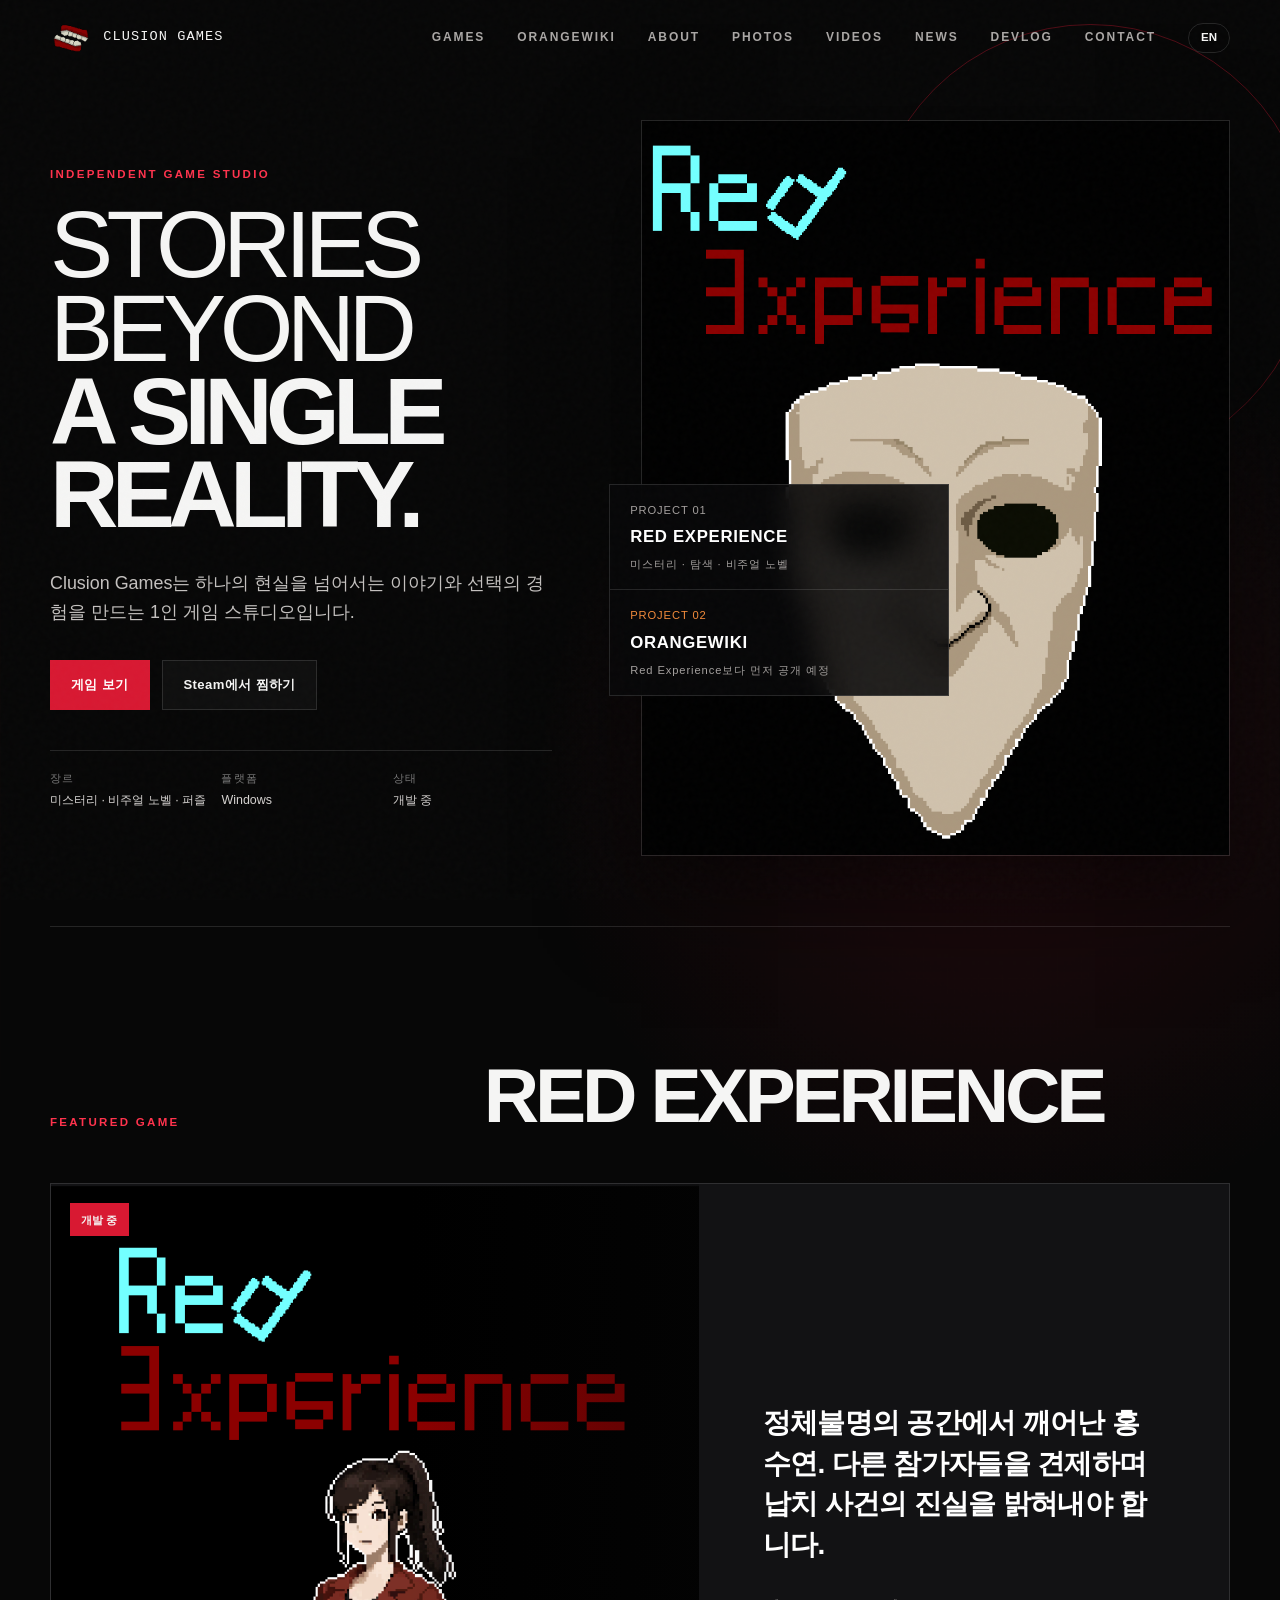
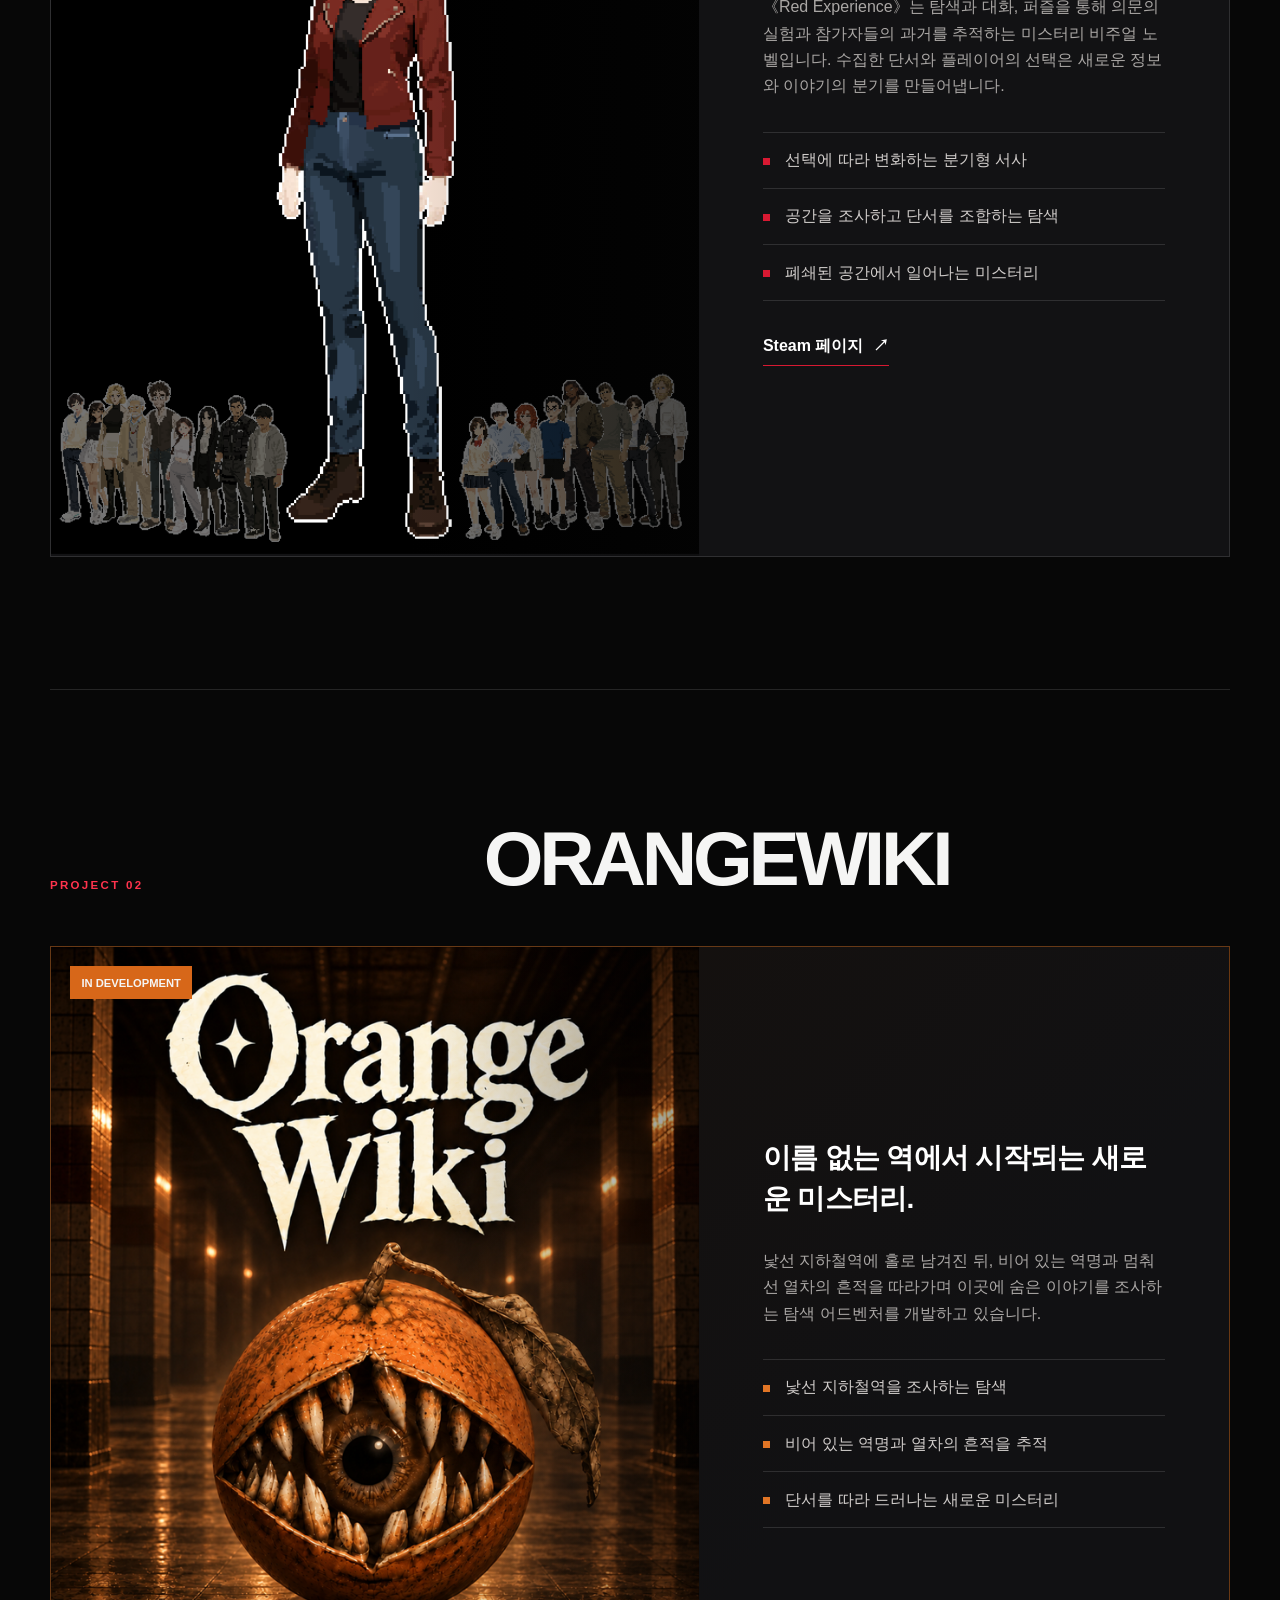
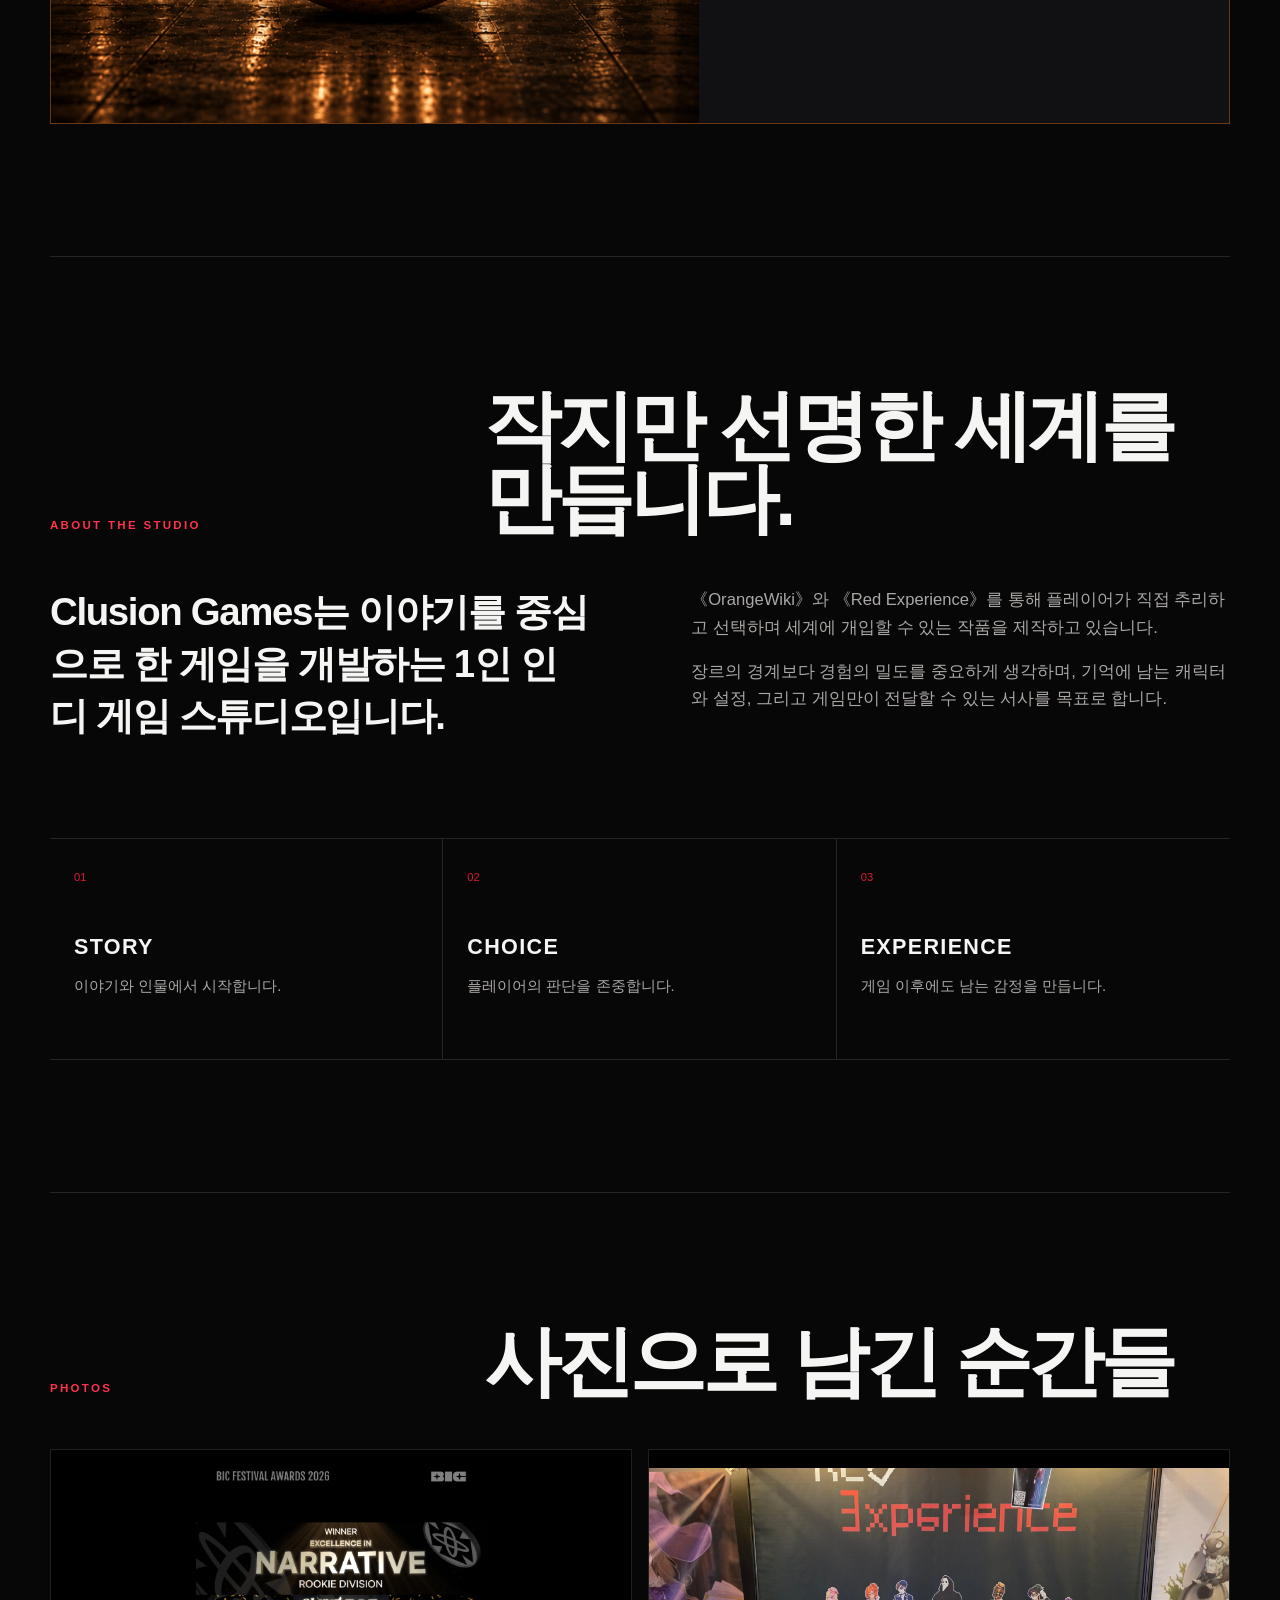
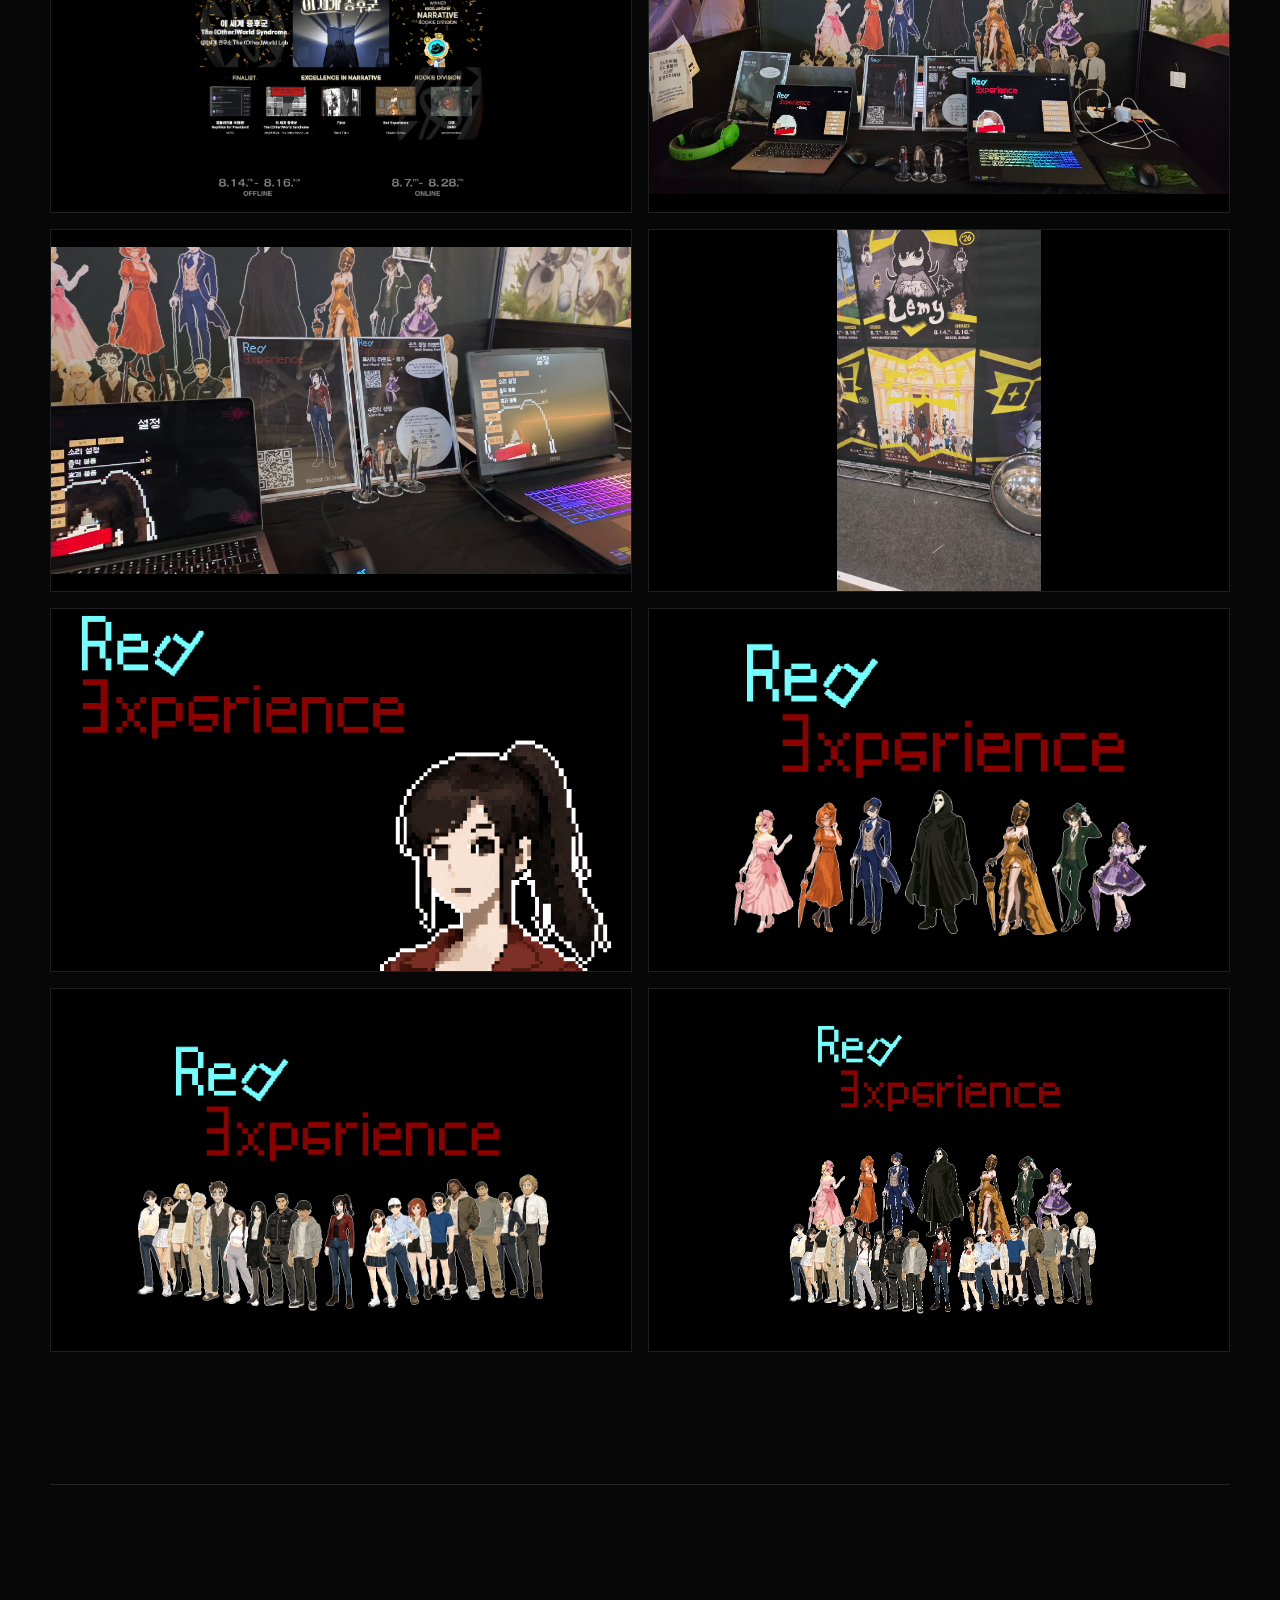
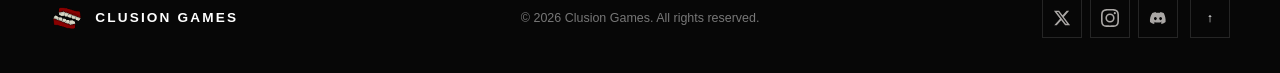
==== commit c5018e97: "d d" ====
--- a/clusion-games-site/public/index.html
+++ b/clusion-games-site/public/index.html
@@ -185,10 +185,30 @@
       <div class="section-heading reveal">
         <p class="eyebrow" data-i18n="photosEyebrow">PHOTOS</p>
         <h2 id="photos-title" data-i18n="photosTitle">사진으로 남긴 순간들</h2>
-      </div>
-      <div class="photo-grid reveal">
-        <figure class="photo-item">
-          <img src="assets/gallery-bic.png" alt="Red Experience 로고와 캐릭터 홍수연" loading="lazy" />
+      </div>
+      <div class="photo-grid reveal">
+        <figure class="photo-item">
+          <a class="photo-link" href="assets/KakaoTalk_20260818_005637457_03.jpg" target="_blank" rel="noopener" aria-label="BIC 2026 내러티브 우수상 수상 이미지 원본 보기">
+            <img src="assets/KakaoTalk_20260818_005637457_03.jpg" alt="BIC 2026 내러티브 우수상 수상작 발표 화면" loading="lazy" />
+          </a>
+        </figure>
+        <figure class="photo-item">
+          <a class="photo-link" href="assets/KakaoTalk_20260818_005637457_01.jpg" target="_blank" rel="noopener" aria-label="BIC 2026 Red Experience 시연 부스 전경 원본 보기">
+            <img src="assets/KakaoTalk_20260818_005637457_01.jpg" alt="BIC 2026 Red Experience 시연 부스 전경" loading="lazy" />
+          </a>
+        </figure>
+        <figure class="photo-item">
+          <a class="photo-link" href="assets/KakaoTalk_20260818_005637457.jpg" target="_blank" rel="noopener" aria-label="BIC 2026 Red Experience 시연 부스 원본 보기">
+            <img src="assets/KakaoTalk_20260818_005637457.jpg" alt="BIC 2026 Red Experience 시연 부스와 안내판" loading="lazy" />
+          </a>
+        </figure>
+        <figure class="photo-item">
+          <a class="photo-link" href="assets/KakaoTalk_20260818_005637457_02.jpg" target="_blank" rel="noopener" aria-label="BIC 2026 행사장 전시 포스터 원본 보기">
+            <img src="assets/KakaoTalk_20260818_005637457_02.jpg" alt="BIC 2026 행사장에 전시된 Red Experience 캐릭터 포스터" loading="lazy" />
+          </a>
+        </figure>
+        <figure class="photo-item">
+          <img src="assets/gallery-bic.png" alt="Red Experience 로고와 캐릭터 홍수연" loading="lazy" />
         </figure>
         <figure class="photo-item">
           <img src="assets/gallery-capsule-4.jpg" alt="Red Experience 시대극 캐릭터 단체 이미지" loading="lazy" />
--- a/clusion-games-site/public/styles.css
+++ b/clusion-games-site/public/styles.css
@@ -161,6 +161,8 @@
 .photo-item { margin: 0; aspect-ratio: 16 / 10; overflow: hidden; background: #000; border: 1px solid var(--line); }
 .photo-item img { width: 100%; height: 100%; object-fit: contain; transition: transform .5s ease; }
 .photo-item:hover img { transform: scale(1.025); }
+.photo-link { display: block; width: 100%; height: 100%; }
+.photo-link:focus-visible { outline: 2px solid var(--red-bright); outline-offset: -2px; }
 
 .video { border-top: 1px solid var(--line); }
 .video-frame { aspect-ratio: 16 / 9; overflow: hidden; background: #000; border: 1px solid var(--line); }
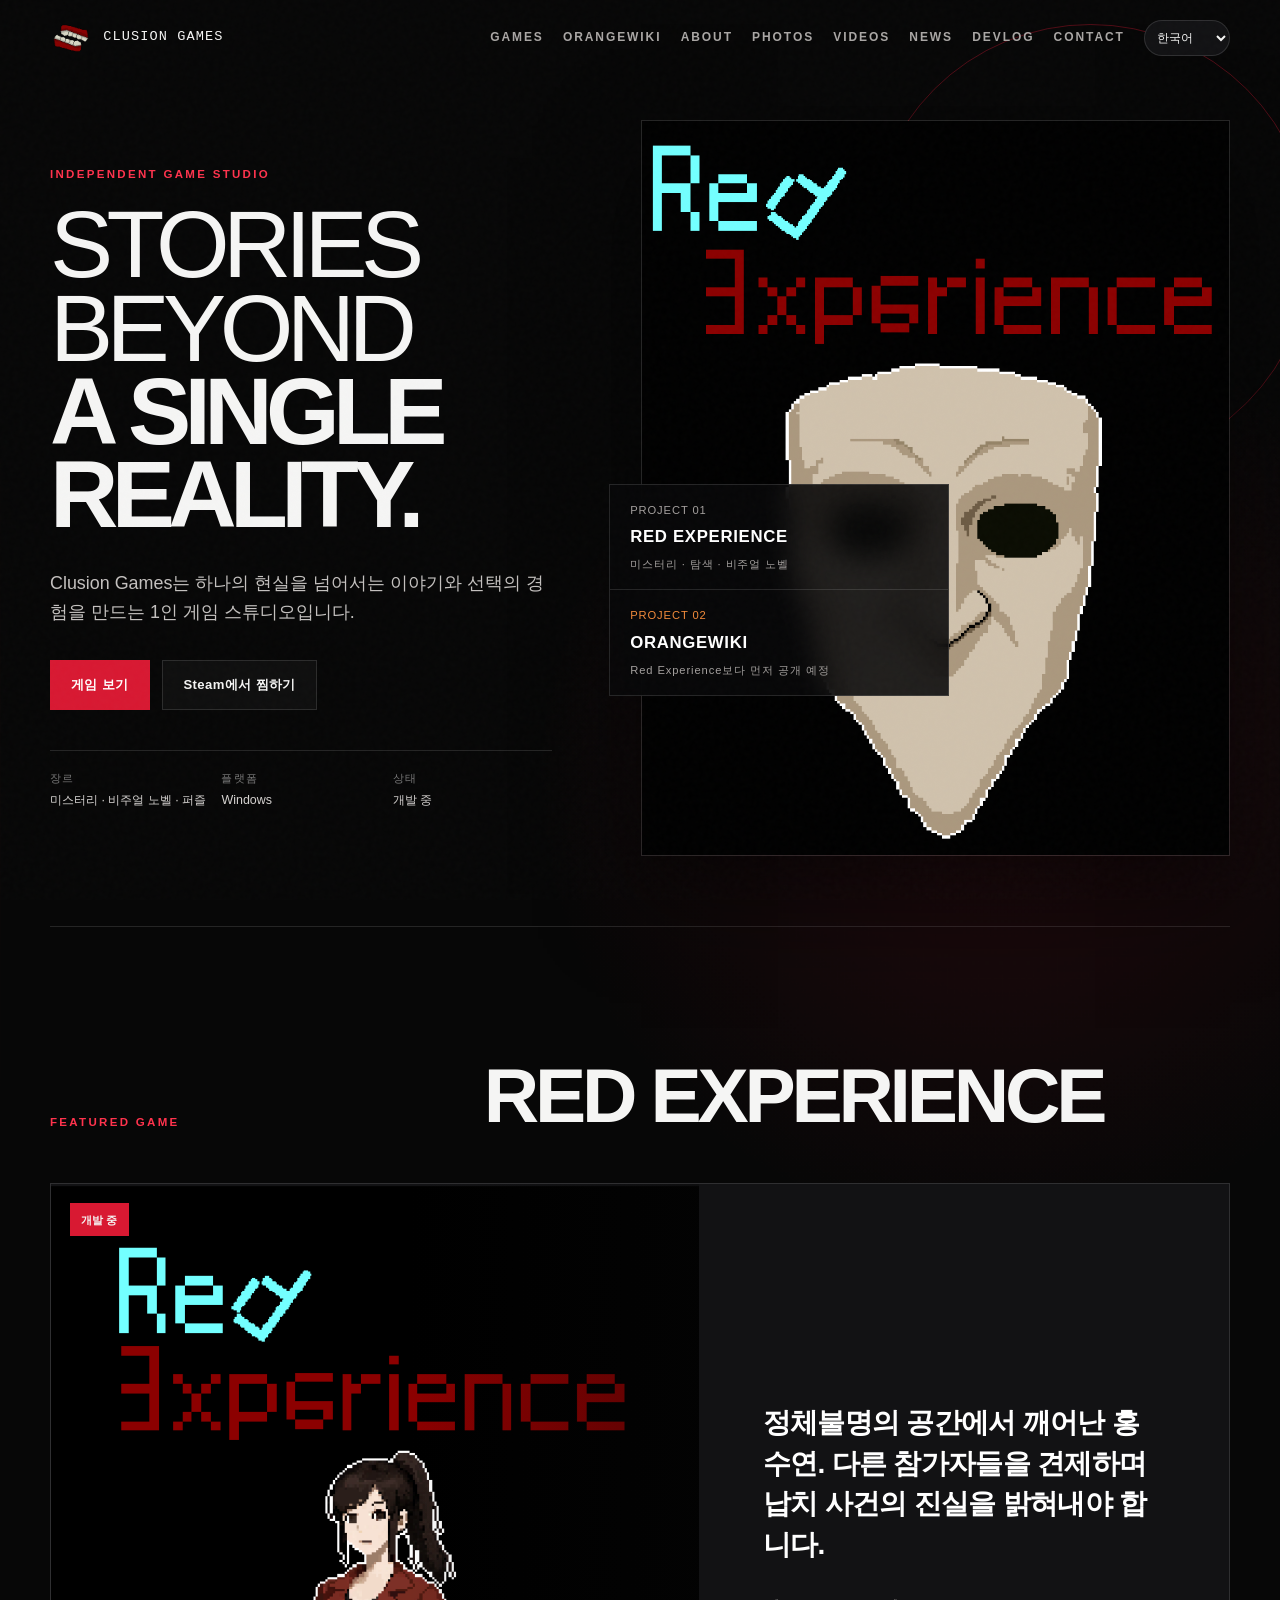
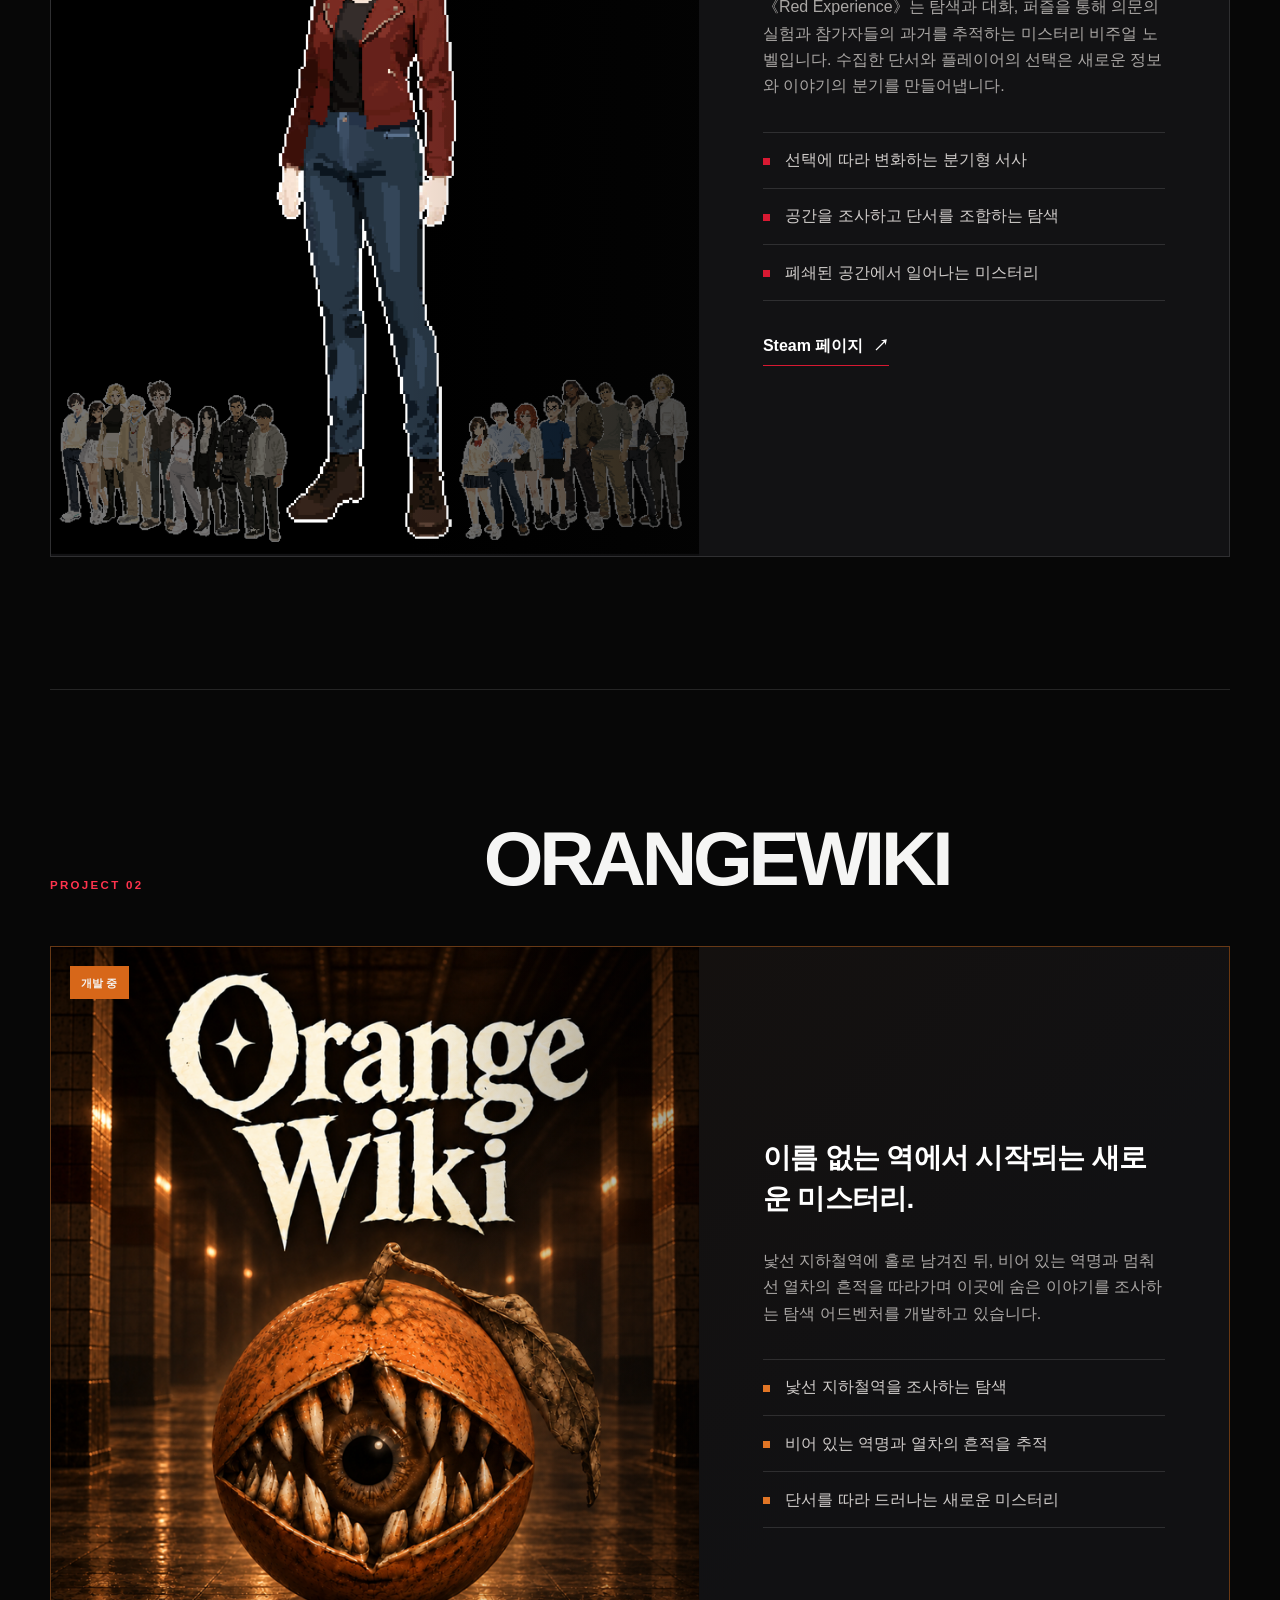
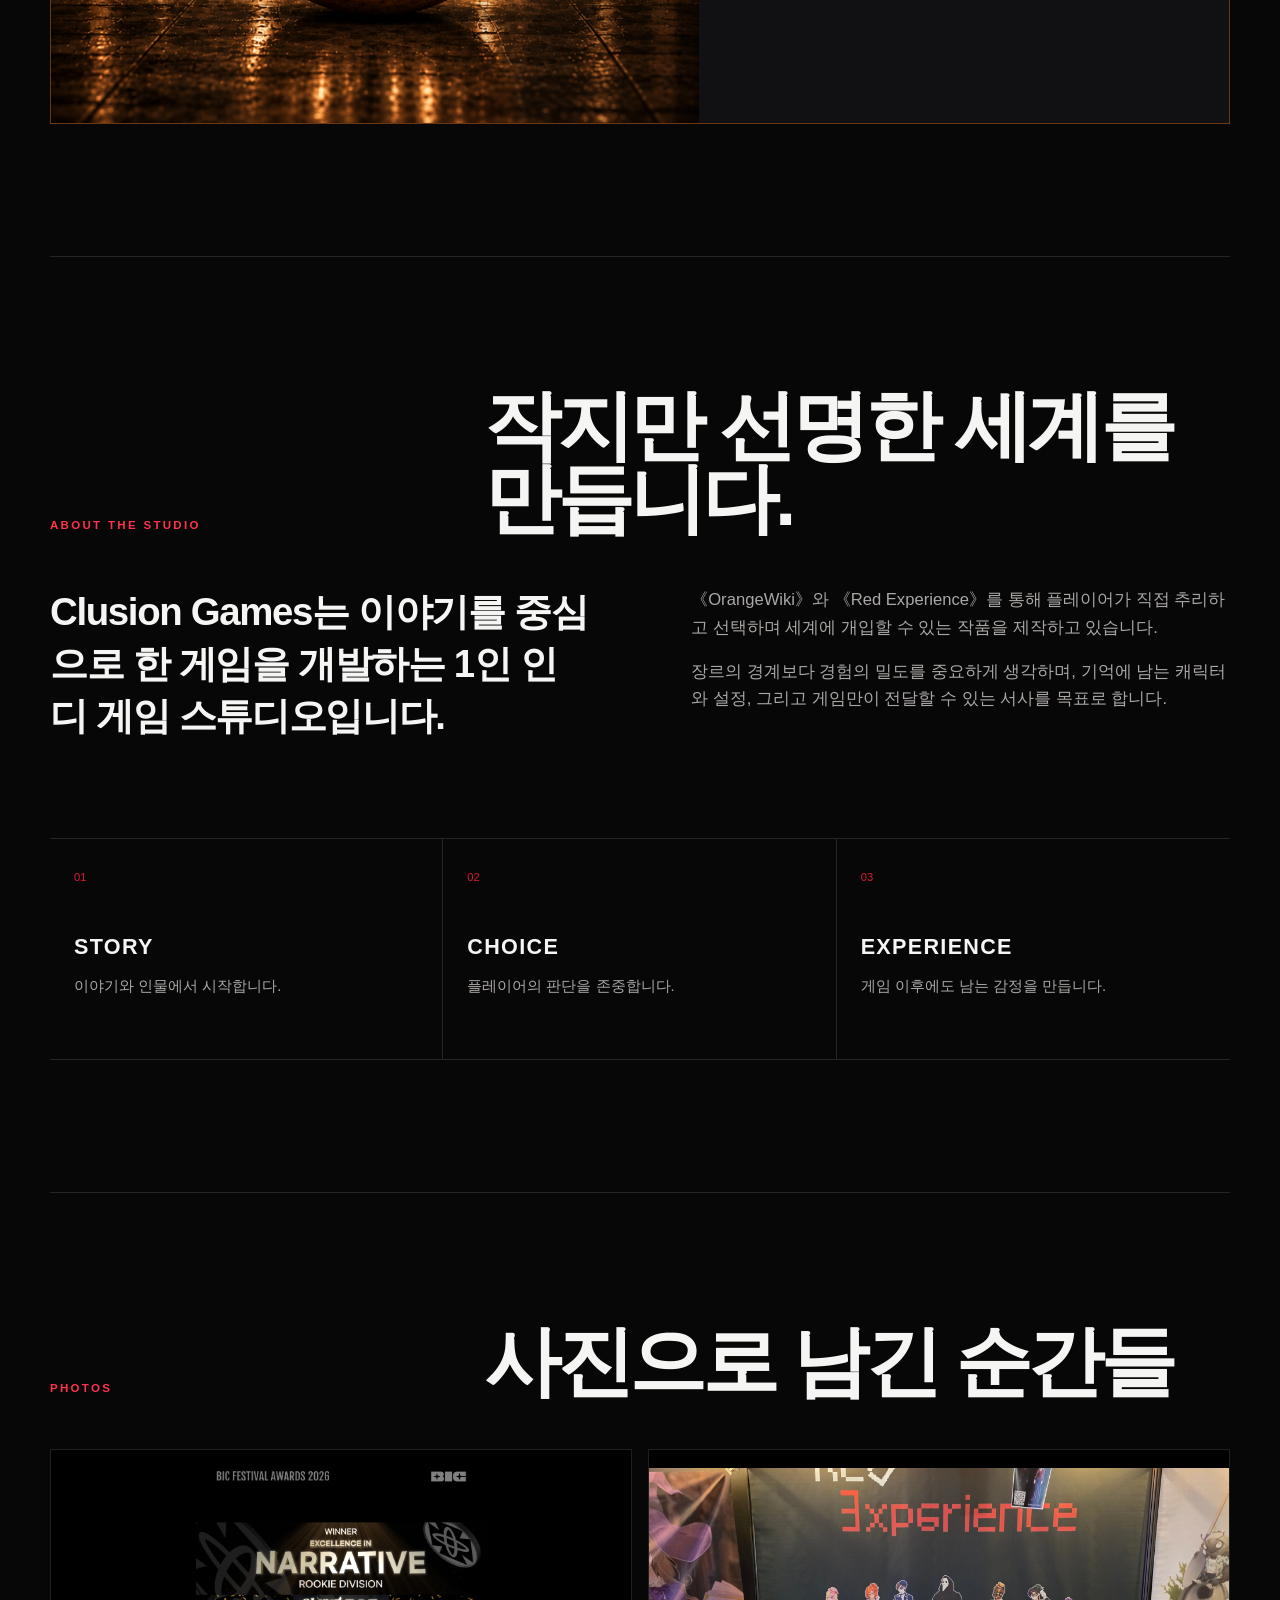
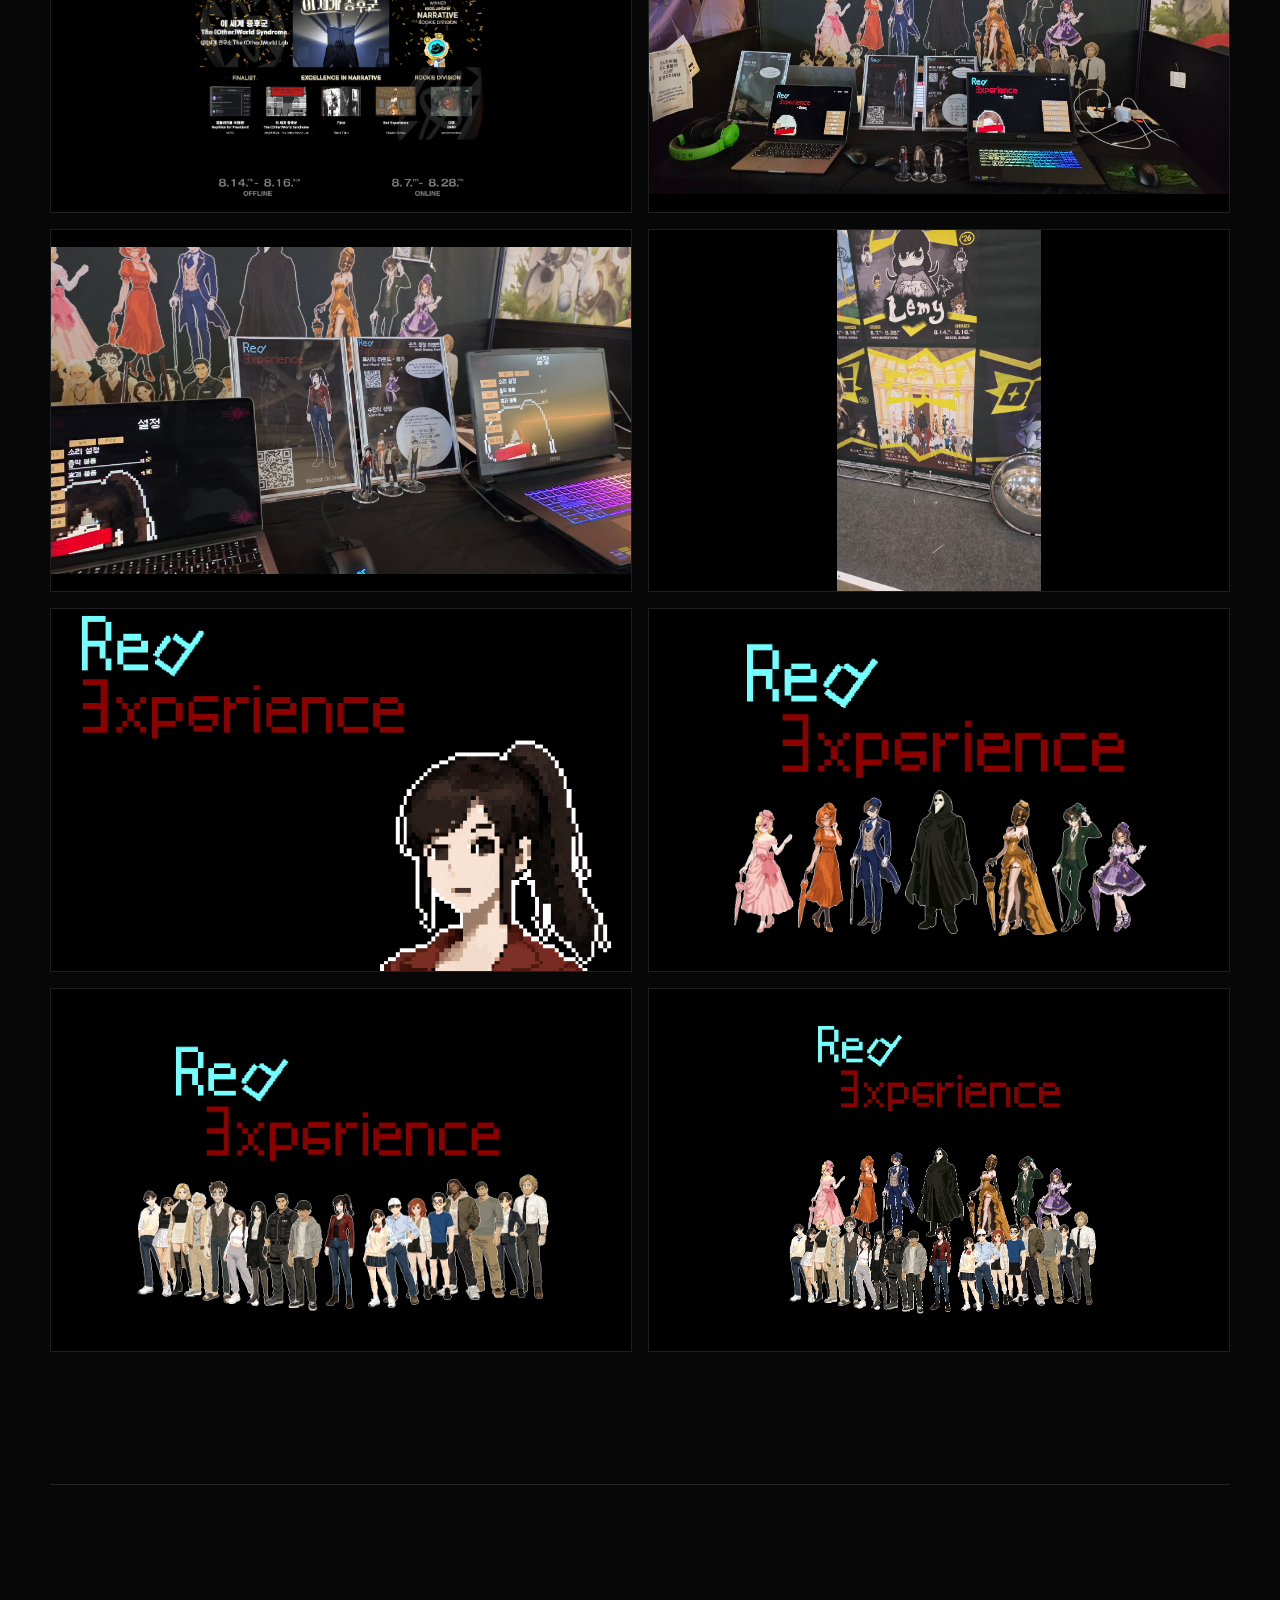
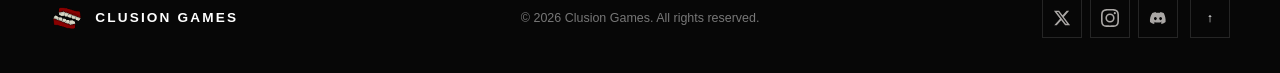
==== commit 0a8fa745: "ddd asdfa" ====
--- a/clusion-games-site/public/index.html
+++ b/clusion-games-site/public/index.html
@@ -37,12 +37,19 @@
       <a href="#orangewiki" data-i18n="navOrangeWiki">ORANGEWIKI</a>
       <a href="#about" data-i18n="navAbout">ABOUT</a>
       <a href="#photos" data-i18n="navPhotos">PHOTOS</a>
-      <a href="#videos">VIDEOS</a>
+      <a href="#videos" data-i18n="navVideos">VIDEOS</a>
       <a href="#news" data-i18n="navNews">NEWS</a>
       <a href="https://masterofnone-jackofalltrades.tistory.com/" target="_blank" rel="noopener noreferrer"
-        aria-label="개발일지 보기 (새 탭)">DEVLOG</a>
+        data-i18n="navDevlog">DEVLOG</a>
       <a href="#contact" data-i18n="navContact">CONTACT</a>
-      <button class="language-button" type="button" data-language-button aria-label="언어 전환">EN</button>
+      <select class="language-select" data-language-select aria-label="언어 선택">
+        <option value="ko">한국어</option>
+        <option value="en">English</option>
+        <option value="zh-Hans">简体中文</option>
+        <option value="zh-Hant">繁體中文</option>
+        <option value="ja">日本語</option>
+        <option value="ru">Русский</option>
+      </select>
     </nav>
   </header>
 
@@ -136,7 +143,7 @@
       <article class="game-feature orange-wiki-feature reveal">
         <div class="game-image">
           <img src="assets/orangewiki-vertical-capsule.png" alt="OrangeWiki 로고와 오렌지 크리처 대표 이미지" loading="lazy" />
-          <span class="status-badge orange-status" data-i18n="orangeWikiStatus">IN DEVELOPMENT</span>
+          <span class="status-badge orange-status" data-i18n="orangeWikiStatus">개발 중</span>
         </div>
         <div class="game-copy">
           <p class="game-lead" data-i18n="orangeWikiLead">이름 없는 역에서 시작되는 새로운 미스터리.</p>
@@ -224,7 +231,7 @@
 
     <section id="videos" class="video section-shell section-spacing" aria-labelledby="video-title">
       <div class="section-heading reveal">
-        <p class="eyebrow">VIDEO</p>
+        <p class="eyebrow" data-i18n="videoEyebrow">VIDEO</p>
         <h2 id="video-title">Red Experience</h2>
       </div>
       <div class="video-frame reveal">
@@ -236,7 +243,7 @@
 
     <section id="news" class="news section-shell section-spacing" aria-labelledby="news-title">
       <div class="section-heading reveal">
-        <p class="eyebrow">NEWS</p>
+        <p class="eyebrow" data-i18n="newsEyebrow">NEWS</p>
         <h2 id="news-title" data-i18n="newsTitle">개발 소식</h2>
       </div>
       <div class="news-list reveal">
--- a/clusion-games-site/public/styles.css
+++ b/clusion-games-site/public/styles.css
@@ -70,14 +70,15 @@
 .site-header.scrolled { background: rgba(7,7,7,.84); backdrop-filter: blur(18px); border-color: var(--line); }
 .brand { display: inline-flex; align-items: center; gap: .7rem; font-size: .85rem; font-weight: 800; letter-spacing: .16em; }
 .brand img { flex: 0 0 auto; }
-.site-nav { display: flex; align-items: center; gap: 2rem; }
+.site-nav { display: flex; align-items: center; gap: clamp(.8rem, 1.5vw, 2rem); }
 .site-nav a { color: var(--muted); font-size: .75rem; letter-spacing: .16em; font-weight: 750; transition: color .2s; }
 .site-nav a:hover, .site-nav a:focus-visible { color: white; }
-.language-button {
-  border: 1px solid var(--line); background: transparent; border-radius: 999px; min-width: 42px; height: 30px;
-  cursor: pointer; font-size: .72rem; font-weight: 800; transition: border-color .2s, background .2s;
-}
-.language-button:hover { border-color: var(--red); background: rgba(216,25,50,.12); }
+.language-select {
+  border: 1px solid var(--line); background: var(--panel); color: var(--text); border-radius: 999px;
+  min-height: 36px; max-width: 128px; padding: .3rem .5rem; cursor: pointer; font-size: .75rem;
+  color-scheme: dark; transition: border-color .2s, background .2s;
+}
+.language-select:hover, .language-select:focus-visible { border-color: var(--red-bright); }
 .menu-button { display: none; background: transparent; border: 0; width: 42px; height: 42px; padding: 10px; cursor: pointer; }
 .menu-button > span:not(.sr-only) { display: block; height: 1px; background: white; margin: 6px 0; transition: transform .2s, opacity .2s; }
 
@@ -85,9 +86,11 @@
   min-height: 100svh; display: grid; grid-template-columns: minmax(0, .92fr) minmax(390px, 1.08fr);
   gap: clamp(3rem, 7vw, 7rem); align-items: center; padding-top: calc(var(--header-height) + 44px); padding-bottom: 70px;
 }
+.hero-copy { min-width: 0; }
 .eyebrow { margin: 0 0 1.2rem; color: var(--red-bright); font-size: .72rem; font-weight: 850; letter-spacing: .2em; }
-.hero h1 { margin: 0; font-size: clamp(3.6rem, 7.4vw, 7.1rem); line-height: .88; letter-spacing: -.07em; font-weight: 300; }
+.hero h1 { margin: 0; font-size: clamp(3.6rem, 7.4vw, 7.1rem); line-height: .88; letter-spacing: -.07em; font-weight: 300; overflow-wrap: anywhere; }
 .hero h1 strong { display: block; font-weight: 900; }
+html[lang="ru"] .hero h1 { font-size: clamp(2.6rem, 5.4vw, 4.3rem); }
 .hero-description { max-width: 620px; margin: 2rem 0 0; color: #c4c1bf; font-size: clamp(1rem, 1.4vw, 1.15rem); }
 .hero-actions { display: flex; flex-wrap: wrap; gap: .8rem; margin-top: 2rem; }
 .button {
@@ -208,15 +211,16 @@
 .reveal { opacity: 0; transform: translateY(28px); transition: opacity .7s ease, transform .7s ease; }
 .reveal.is-visible { opacity: 1; transform: none; }
 
-@media (max-width: 900px) {
+@media (max-width: 1080px) {
   .menu-button { display: block; z-index: 3; }
   .site-nav {
-    position: fixed; inset: 0; padding: 120px 28px 40px; background: rgba(7,7,7,.98);
-    flex-direction: column; align-items: flex-start; gap: 1.4rem; transform: translateX(100%); transition: transform .25s ease;
+    position: fixed; top: 0; left: 0; right: 0; height: 100dvh; padding: 96px 28px 32px;
+    background: var(--bg); overflow-y: auto;
+    flex-direction: column; align-items: flex-start; gap: 1rem; transform: translateX(100%); transition: transform .25s ease;
   }
   .site-nav.open { transform: none; }
-  .site-nav a { font-size: clamp(1.9rem, 8vw, 3.6rem); color: white; letter-spacing: -.025em; }
-  .site-nav .language-button { margin-top: 1rem; }
+  .site-nav a { font-size: clamp(1.6rem, 7vw, 2.6rem); color: white; letter-spacing: -.025em; }
+  .site-nav .language-select { margin-top: 1rem; width: min(100%, 260px); max-width: none; min-height: 44px; font-size: 1rem; }
   .menu-button[aria-expanded="true"] span:nth-child(1) { transform: translateY(7px) rotate(45deg); }
   .menu-button[aria-expanded="true"] span:nth-child(2) { opacity: 0; }
   .menu-button[aria-expanded="true"] span:nth-child(3) { transform: translateY(-7px) rotate(-45deg); }
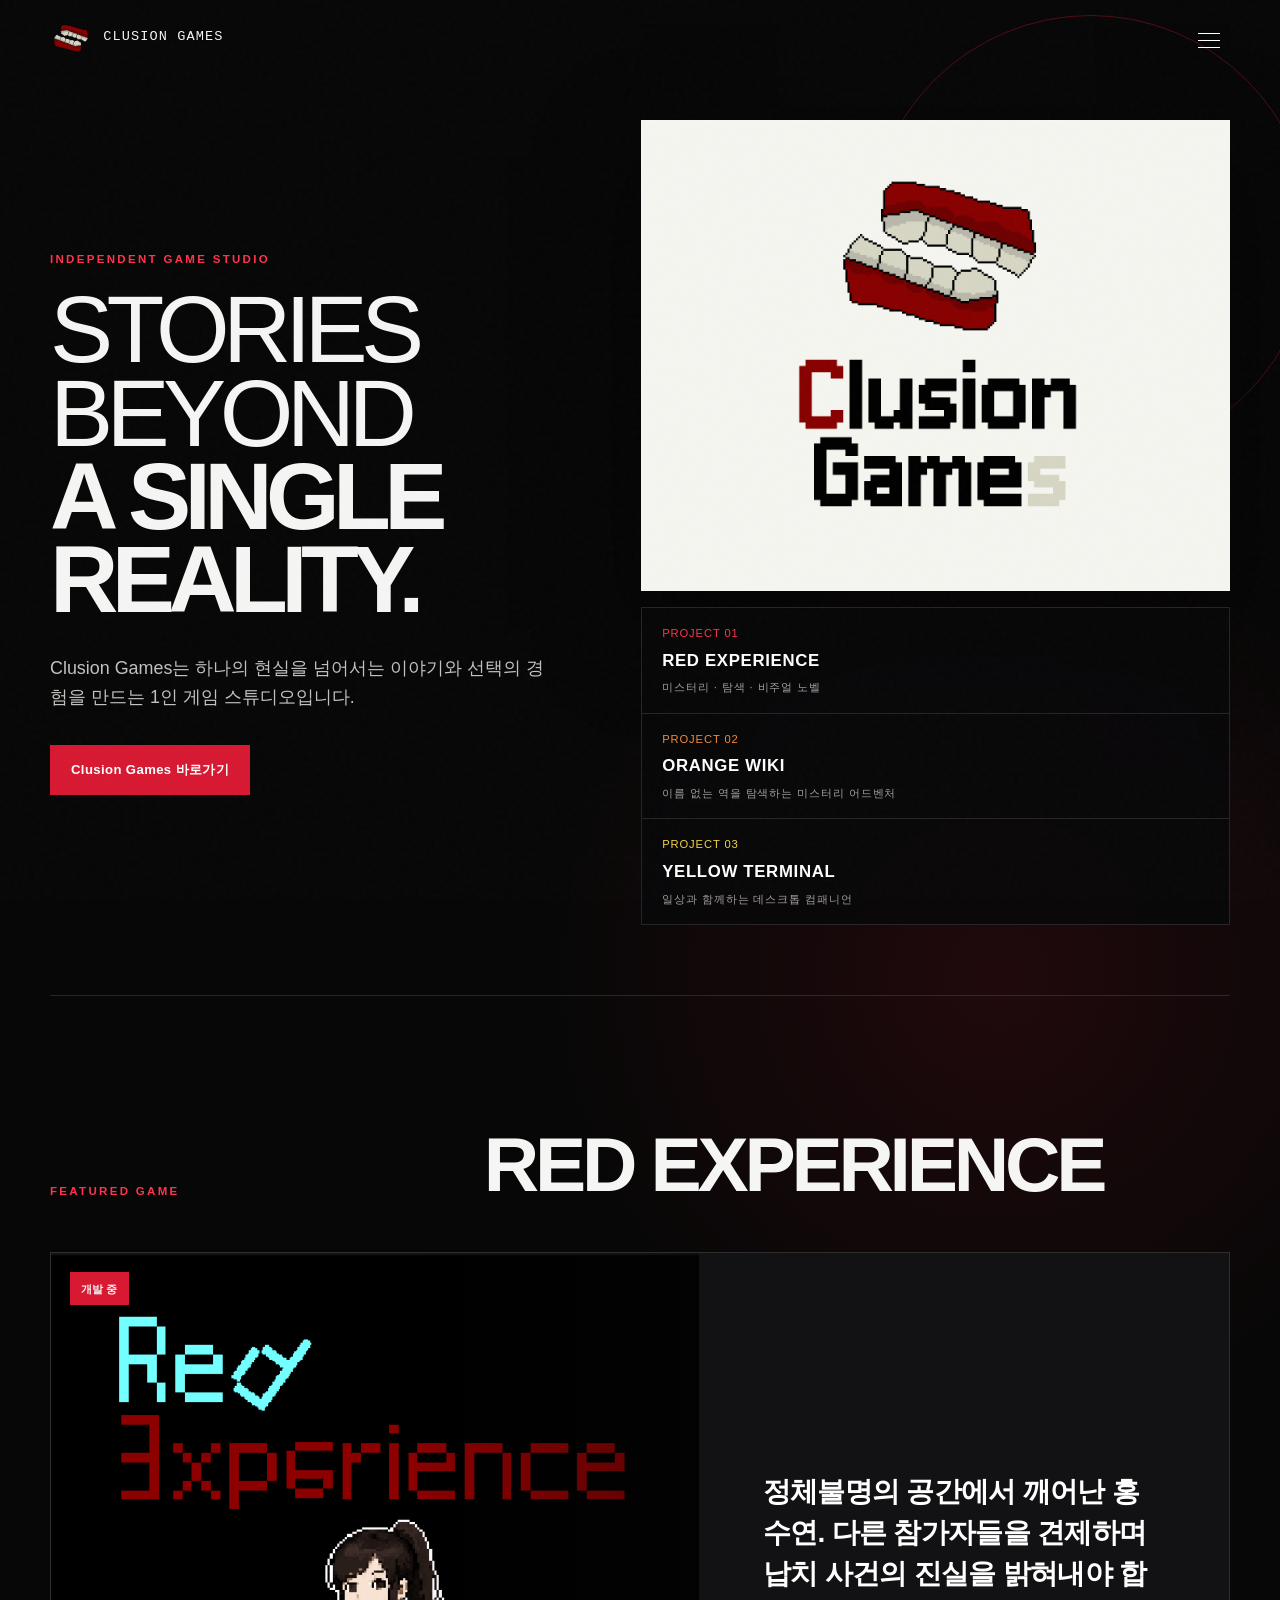
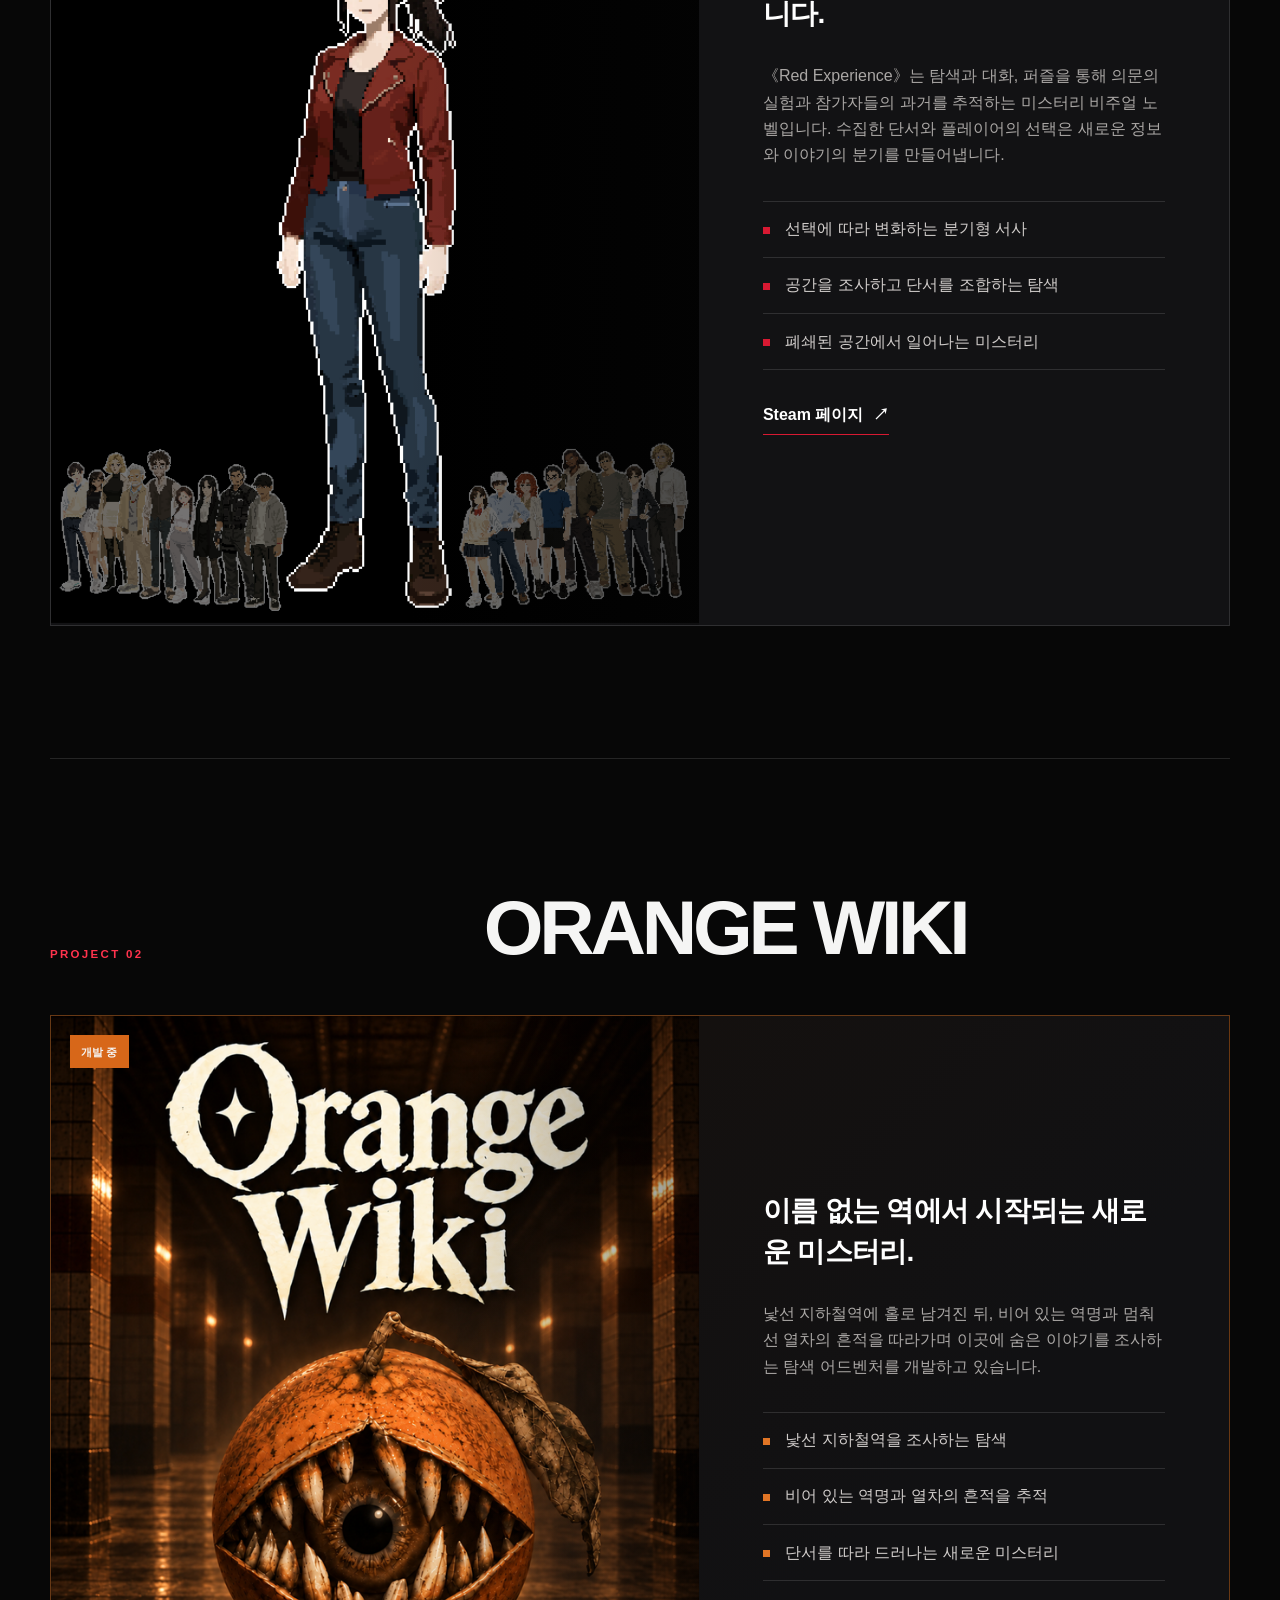
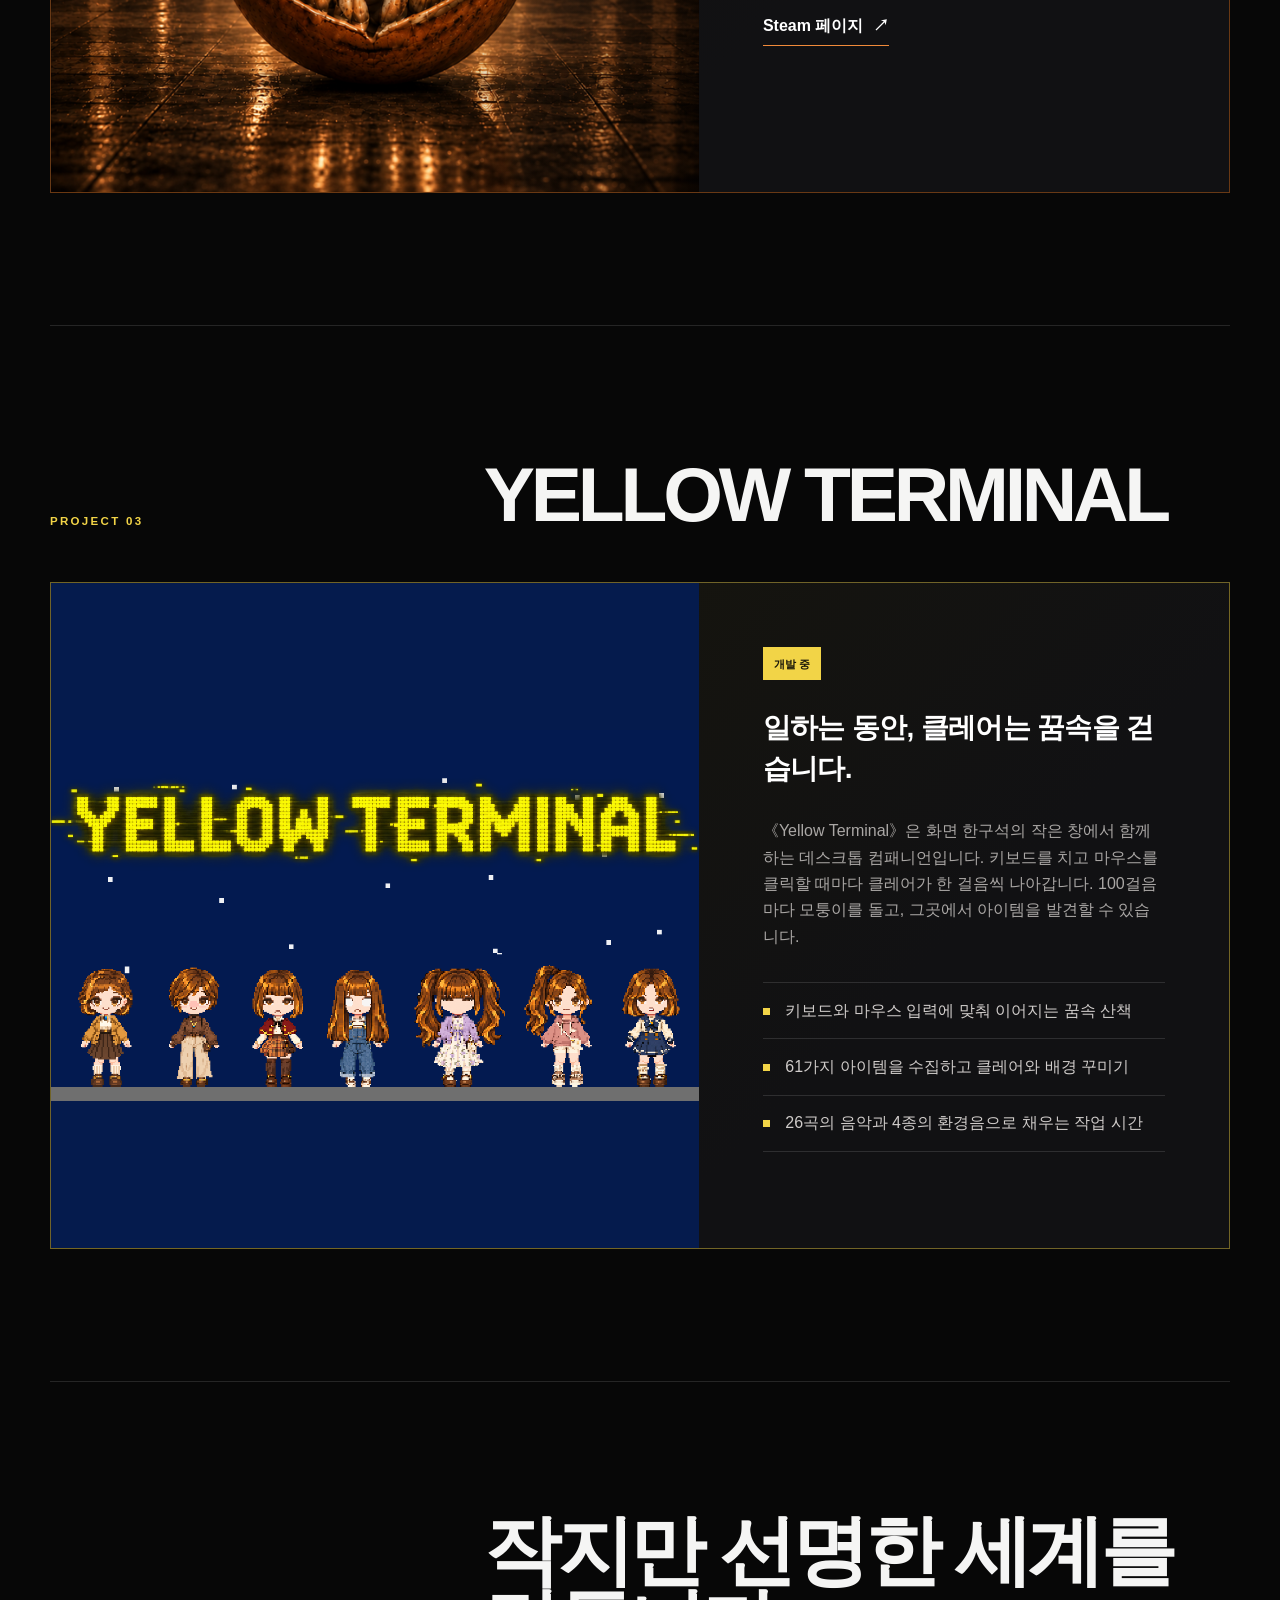
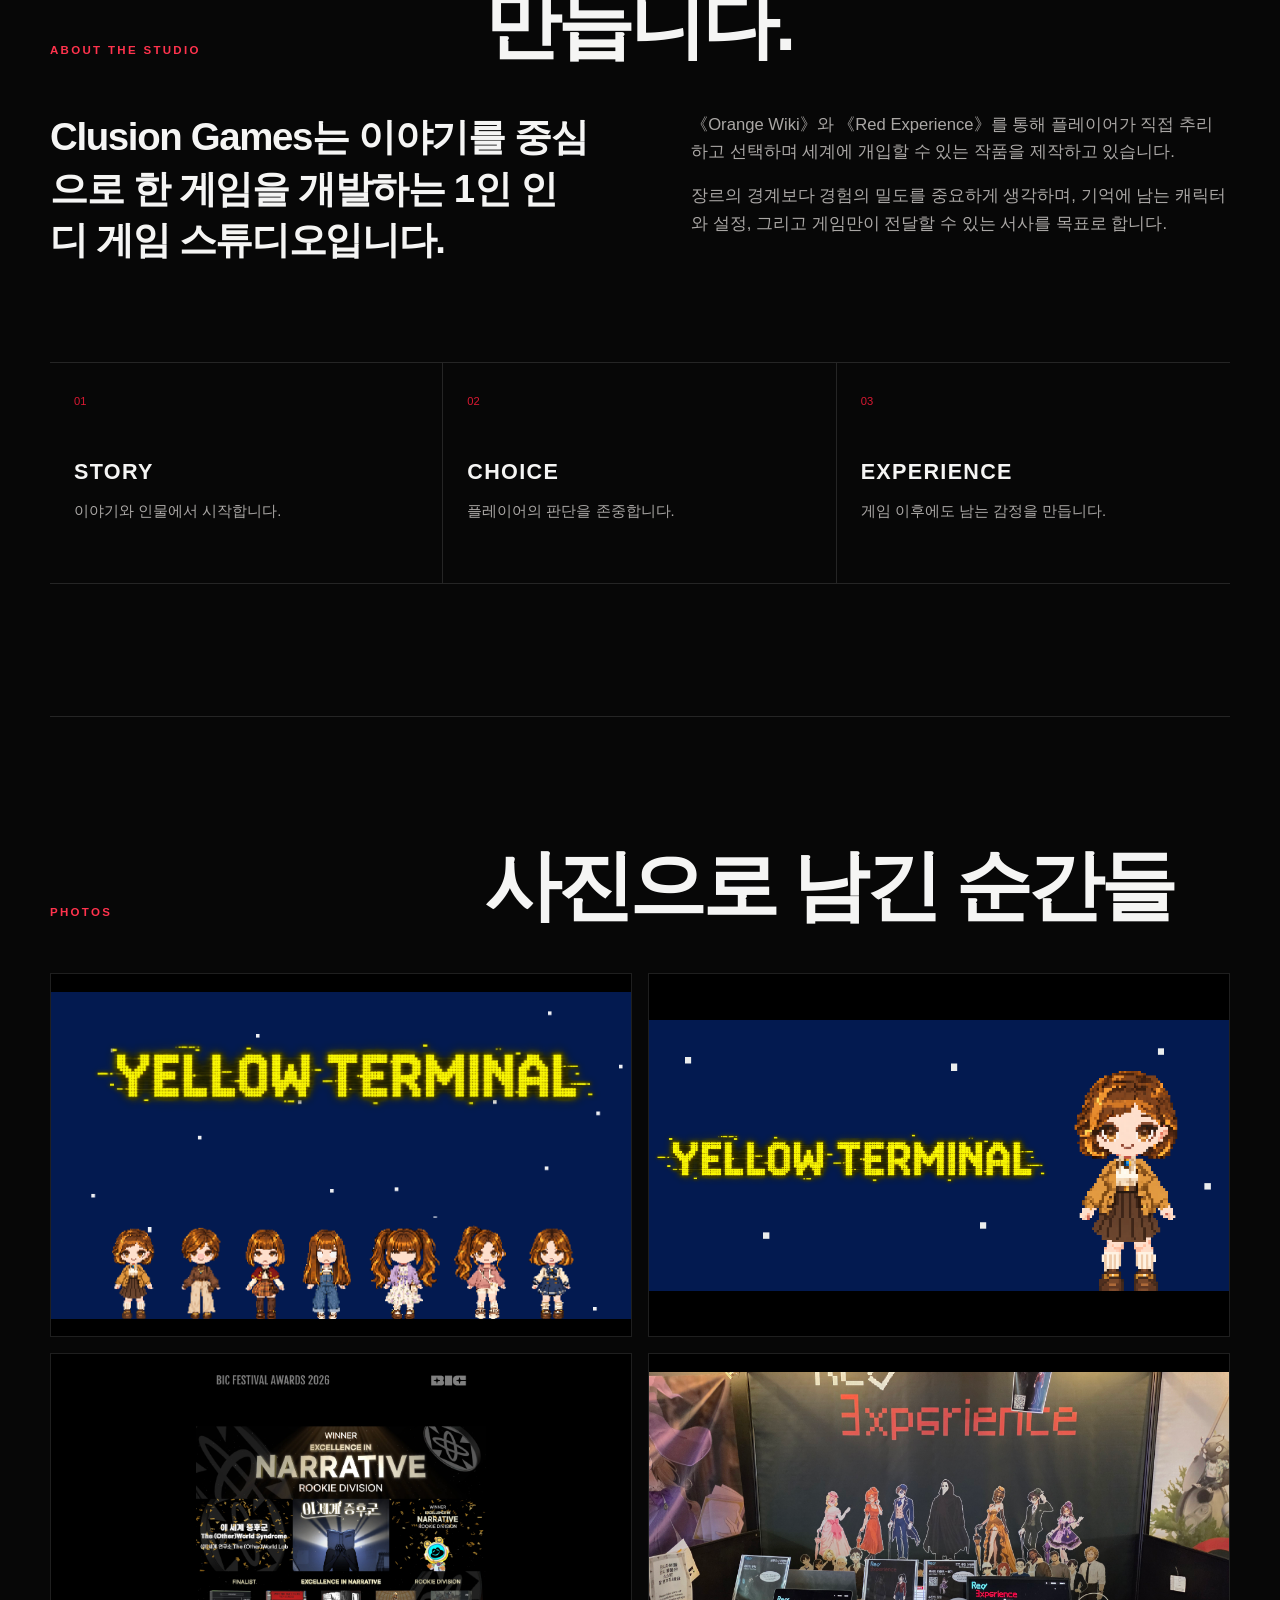
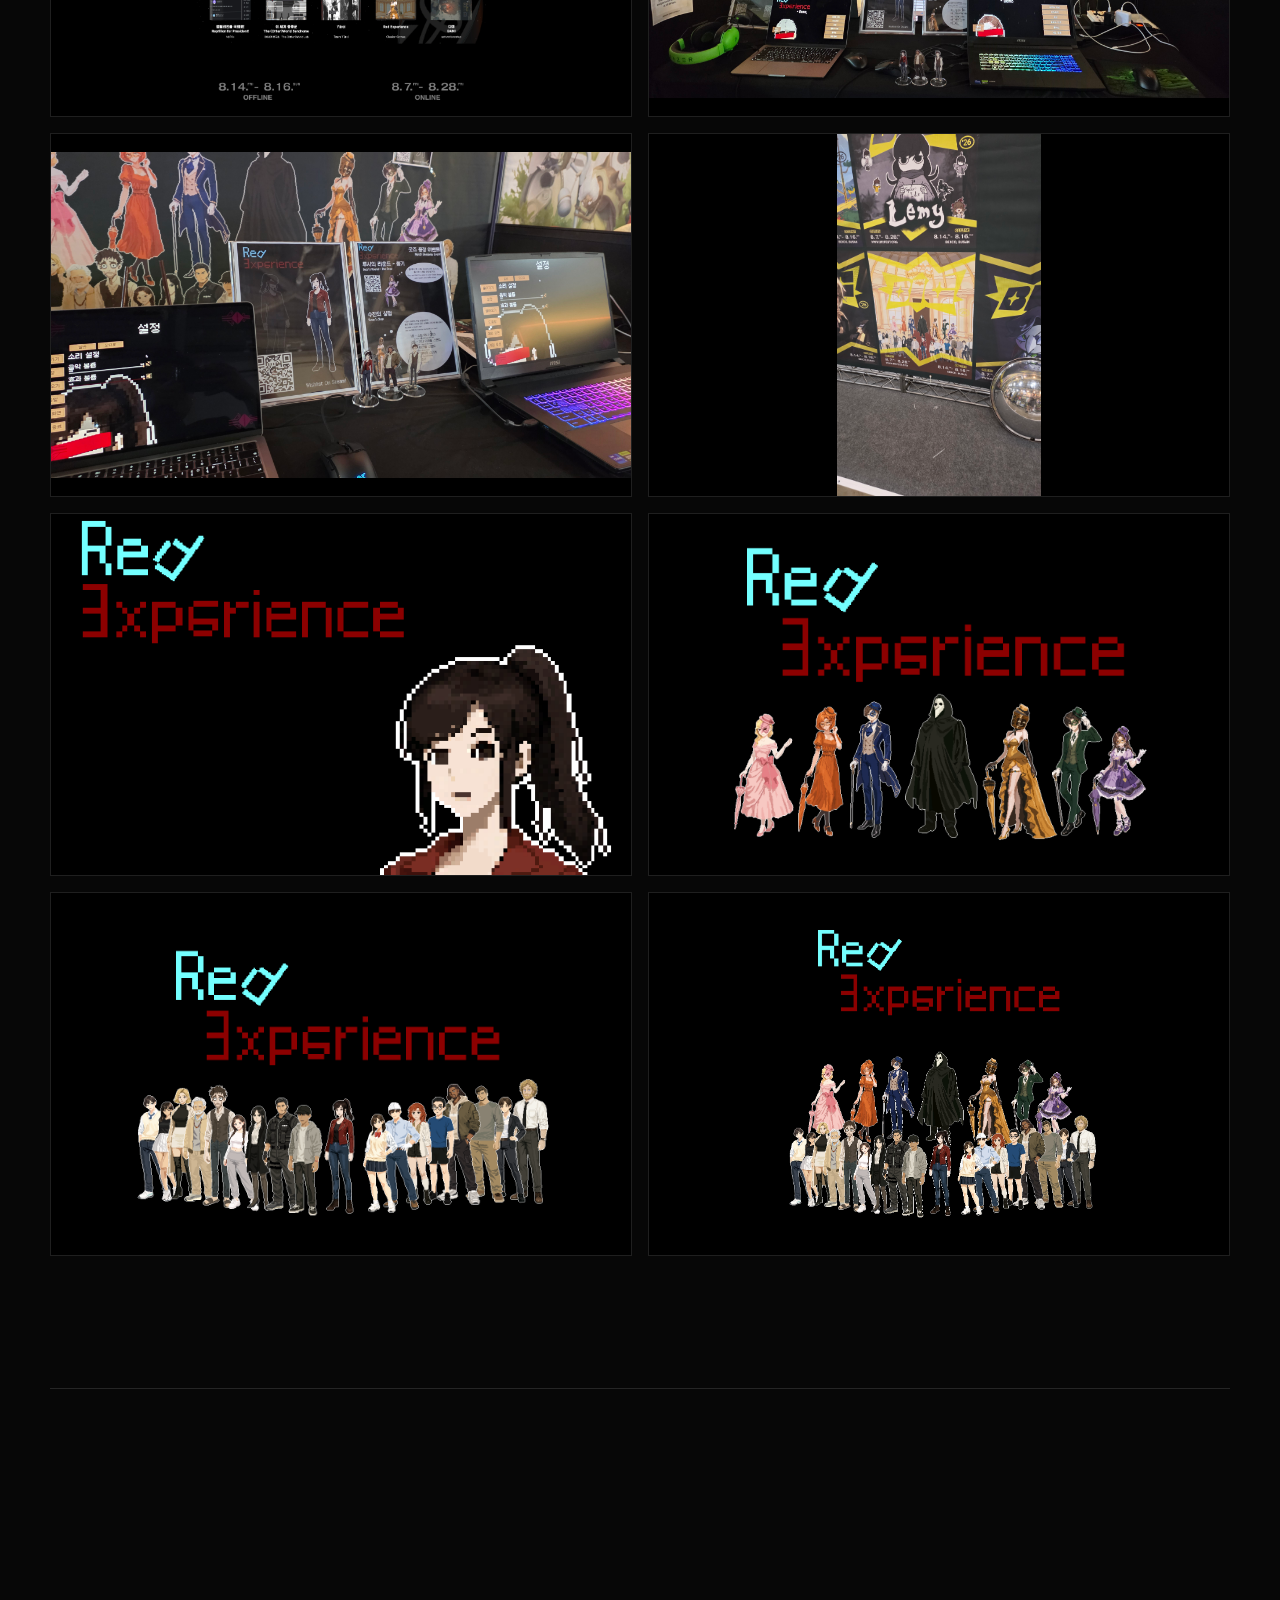
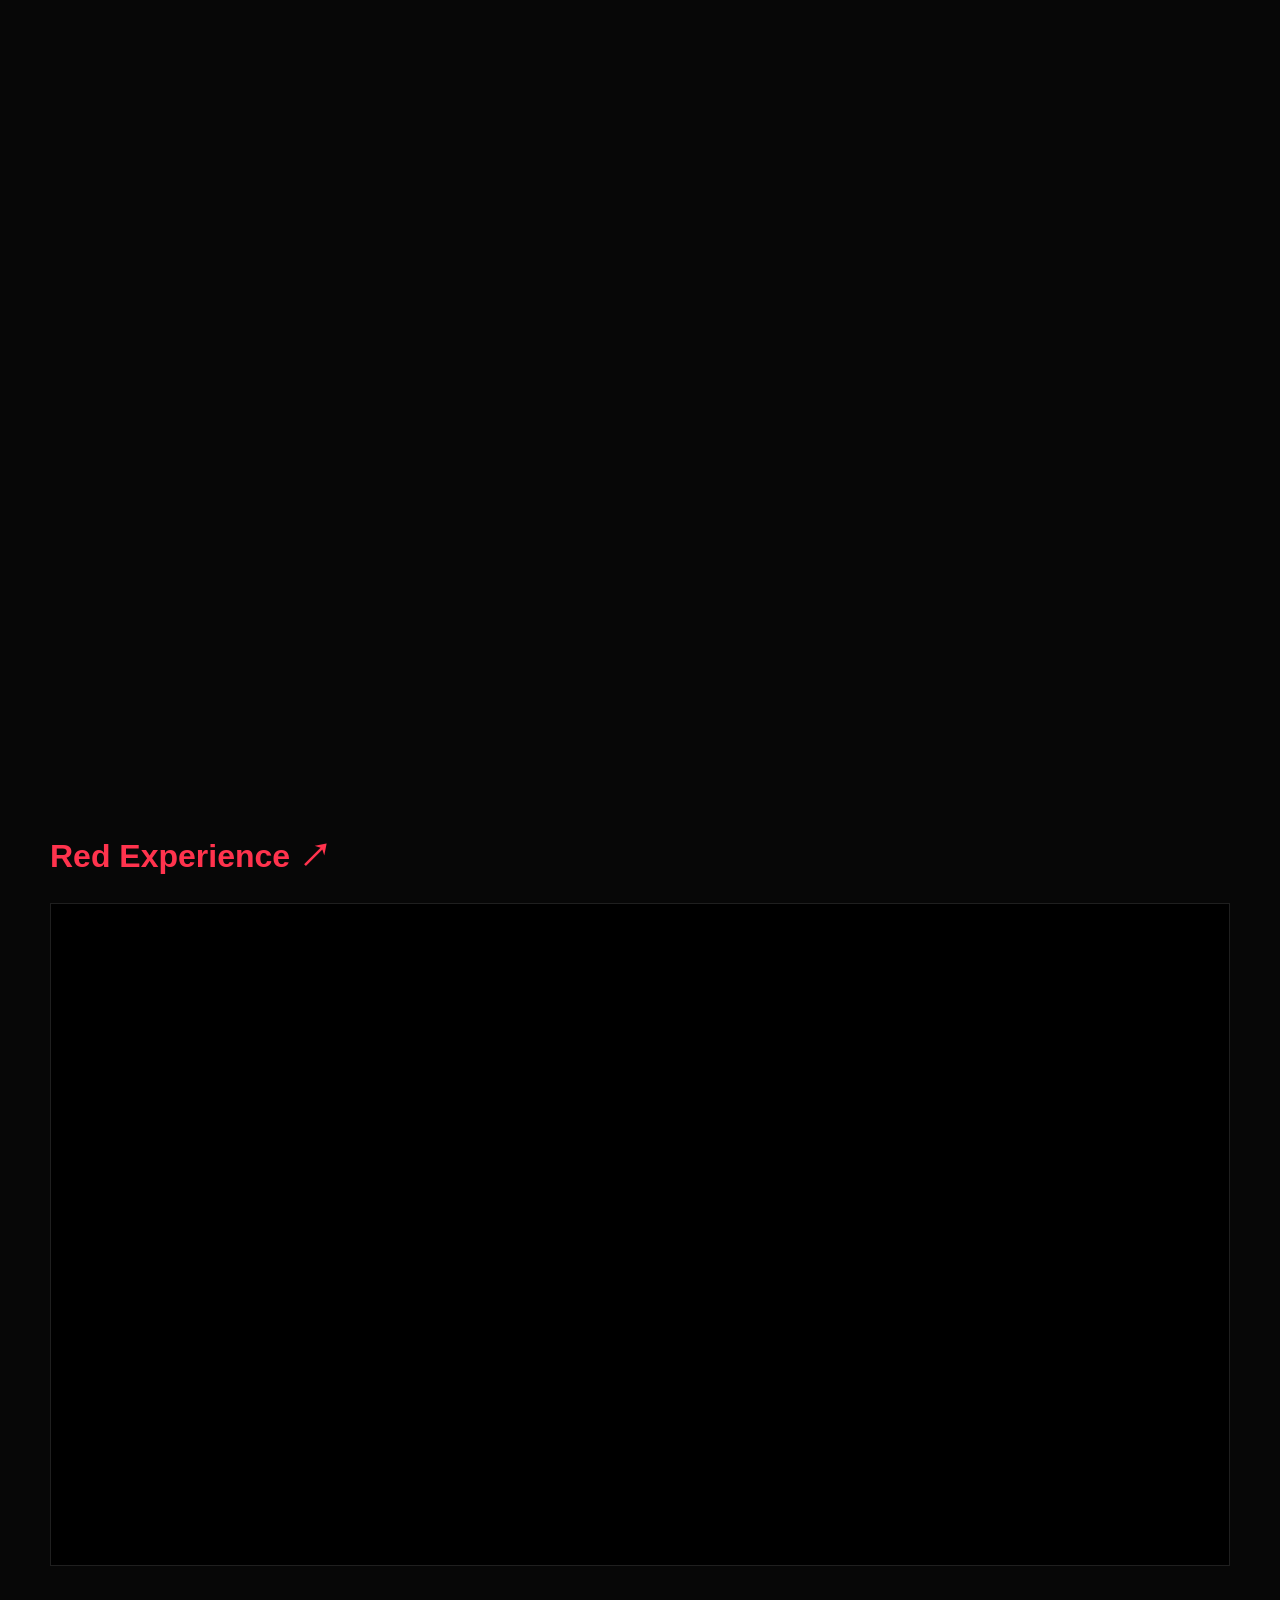
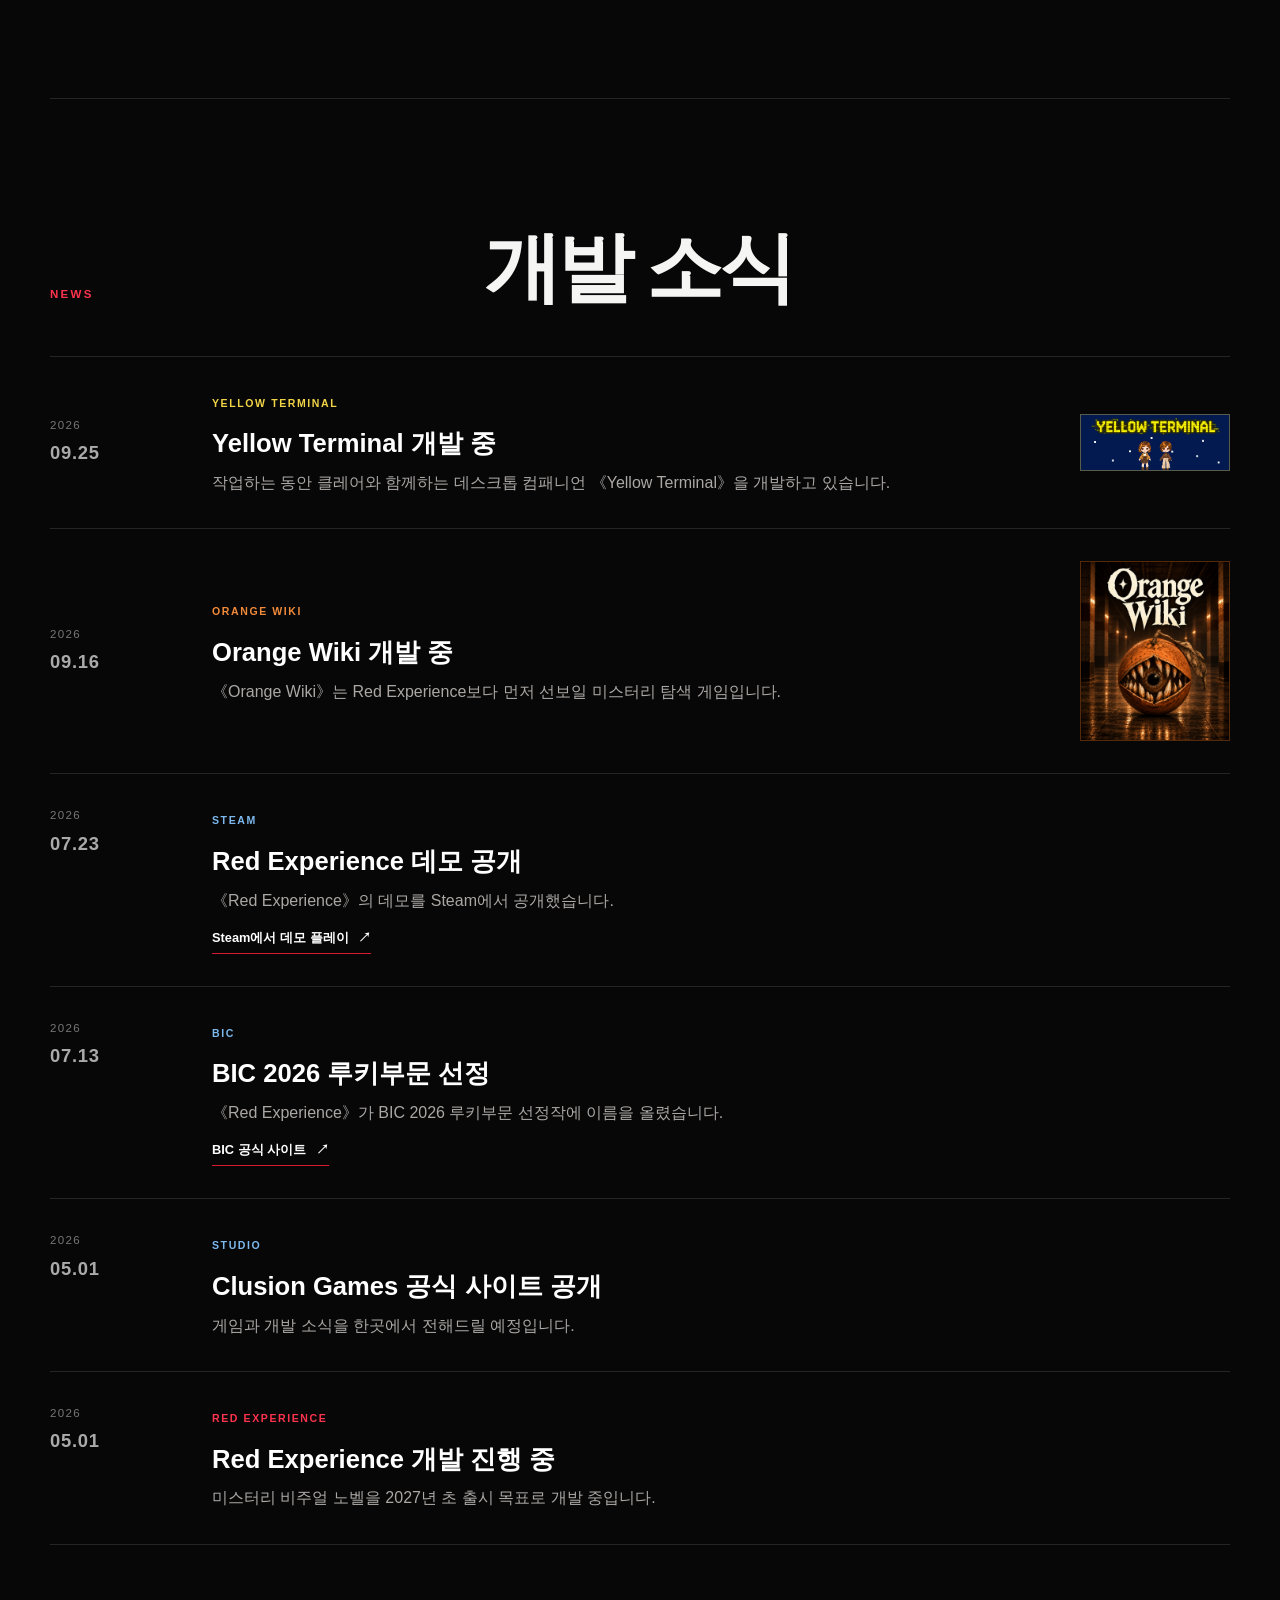
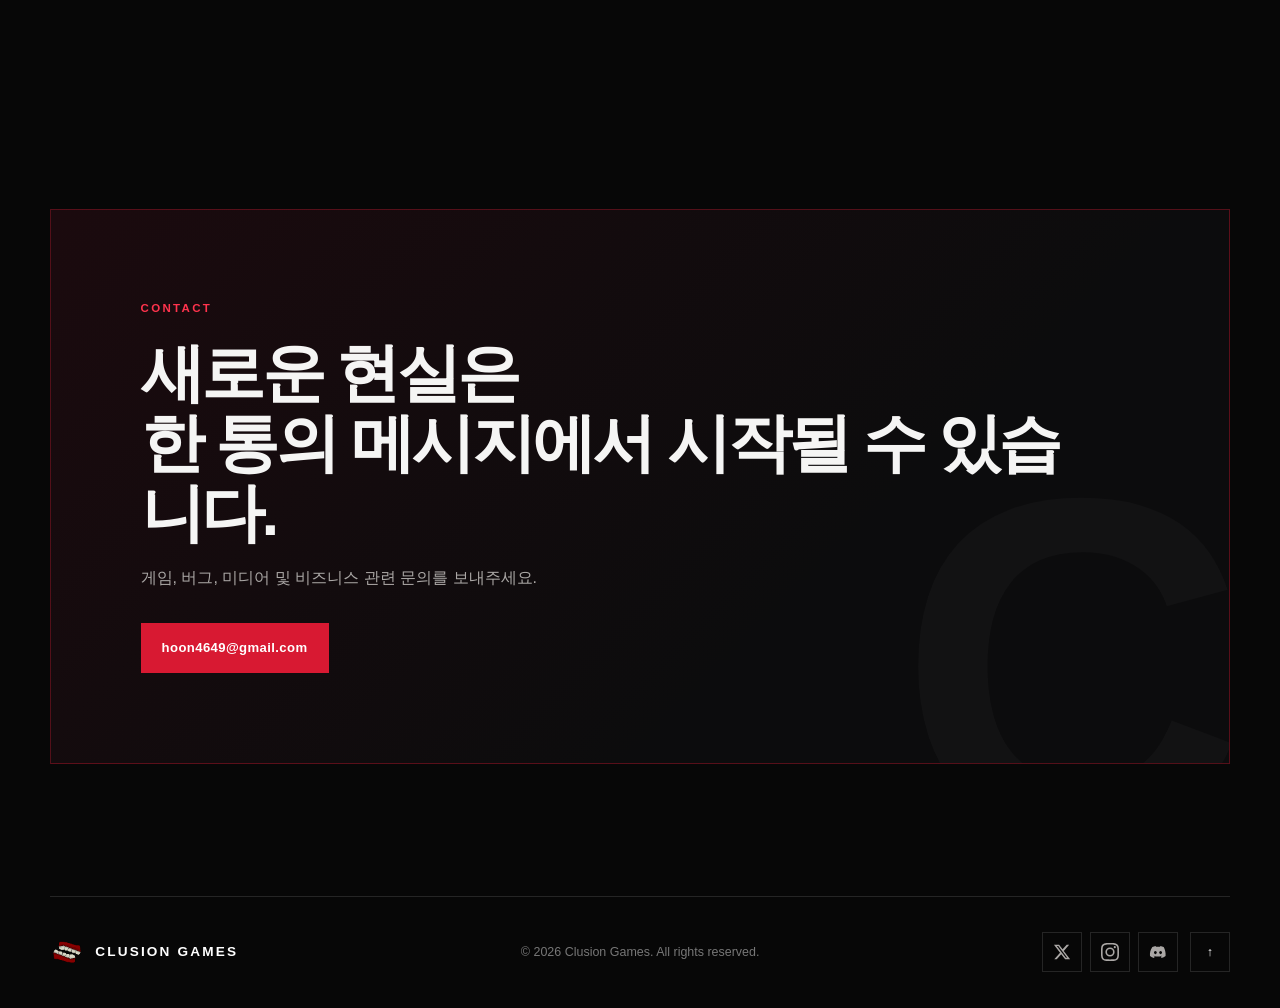
==== commit bdcbb8f3: "sute ste" ====
--- a/clusion-games-site/public/index.html
+++ b/clusion-games-site/public/index.html
@@ -12,7 +12,7 @@
   <meta property="og:image" content="assets/REMain.png" />
   <title>Clusion Games</title>
   <link rel="icon" href="assets/Logo.png" type="image/png" />
-  <link rel="preload" href="assets/REMain.png" as="image" type="image/png" />
+  <link rel="preload" href="assets/Logolongfixed2.png" as="image" type="image/png" />
   <link rel="stylesheet" href="styles.css" />
   <script src="script.js" defer></script>
 </head>
@@ -34,7 +34,8 @@
 
     <nav id="site-nav" class="site-nav" aria-label="주 메뉴" data-nav>
       <a href="#games" data-i18n="navGames">GAMES</a>
-      <a href="#orangewiki" data-i18n="navOrangeWiki">ORANGEWIKI</a>
+      <a href="#orangewiki" data-i18n="navOrangeWiki">ORANGE WIKI</a>
+      <a href="#yellowterminal">YELLOW TERMINAL</a>
       <a href="#about" data-i18n="navAbout">ABOUT</a>
       <a href="#photos" data-i18n="navPhotos">PHOTOS</a>
       <a href="#videos" data-i18n="navVideos">VIDEOS</a>
@@ -65,38 +66,28 @@
           Clusion Games는 하나의 현실을 넘어서는 이야기와 선택의 경험을 만드는 1인 게임 스튜디오입니다.
         </p>
         <div class="hero-actions">
-          <a class="button button-primary" href="#games" data-i18n="viewGame">게임 보기</a>
-          <a class="button button-ghost" href="https://store.steampowered.com/app/4128940/" target="_blank"
-            rel="noreferrer" data-i18n="steamWishlist">Steam에서 찜하기</a>
-        </div>
-        <dl class="hero-meta" aria-label="게임 정보">
-          <div>
-            <dt data-i18n="genreLabel">장르</dt>
-            <dd data-i18n="genreValue">미스터리 · 비주얼 노벨 · 퍼즐</dd>
-          </div>
-          <div>
-            <dt data-i18n="platformLabel">플랫폼</dt>
-            <dd>Windows</dd>
-          </div>
-          <div>
-            <dt data-i18n="statusLabel">상태</dt>
-            <dd data-i18n="statusValue">개발 중</dd>
-          </div>
-        </dl>
-      </div>
-
-      <div class="hero-visual reveal" aria-label="Red Experience 추상 키아트">
-        <img src="assets/REMain2.png" alt="붉은 조명 아래 끝없이 이어지는 어두운 복도" />
+          <a class="button button-primary" href="https://store.steampowered.com/curator/46209137" target="_blank"
+            rel="noopener noreferrer" data-i18n="studioPage">Clusion Games 바로가기</a>
+        </div>
+      </div>
+
+      <div class="hero-visual reveal" aria-label="Clusion Games">
+        <img src="assets/Logolongfixed2.png" alt="Clusion Games" width="2800" height="2240" />
         <div class="hero-card" aria-label="Clusion Games 프로젝트">
-          <a class="hero-project" href="#games">
+          <a class="hero-project hero-project-red" href="#games">
             <span>PROJECT 01</span>
             <strong>RED EXPERIENCE</strong>
             <small data-i18n="heroCardSmall">미스터리 · 탐색 · 비주얼 노벨</small>
           </a>
           <a class="hero-project hero-project-orange" href="#orangewiki">
             <span>PROJECT 02</span>
-            <strong>ORANGEWIKI</strong>
-            <small data-i18n="heroOrangeSmall">Red Experience보다 먼저 공개 예정</small>
+            <strong>ORANGE WIKI</strong>
+            <small data-i18n="heroOrangeSmall">이름 없는 역을 탐색하는 미스터리 어드벤처</small>
+          </a>
+          <a class="hero-project hero-project-yellow" href="#yellowterminal">
+            <span>PROJECT 03</span>
+            <strong>YELLOW TERMINAL</strong>
+            <small data-i18n="heroYellowSmall">일상과 함께하는 데스크톱 컴패니언</small>
           </a>
         </div>
       </div>
@@ -137,12 +128,12 @@
     <section id="orangewiki" class="games orange-wiki-section section-shell section-spacing" aria-labelledby="orangewiki-title">
       <div class="section-heading reveal">
         <p class="eyebrow" data-i18n="orangeWikiEyebrow">PROJECT 02</p>
-        <h2 id="orangewiki-title">ORANGEWIKI</h2>
+        <h2 id="orangewiki-title">ORANGE WIKI</h2>
       </div>
 
       <article class="game-feature orange-wiki-feature reveal">
         <div class="game-image">
-          <img src="assets/orangewiki-vertical-capsule.png" alt="OrangeWiki 로고와 오렌지 크리처 대표 이미지" loading="lazy" />
+          <img src="assets/orangewiki-vertical-capsule.png" alt="Orange Wiki 로고와 오렌지 크리처 대표 이미지" loading="lazy" />
           <span class="status-badge orange-status" data-i18n="orangeWikiStatus">개발 중</span>
         </div>
         <div class="game-copy">
@@ -153,6 +144,34 @@
             <li data-i18n="orangeWikiFeature2">비어 있는 역명과 열차의 흔적을 추적</li>
             <li data-i18n="orangeWikiFeature3">단서를 따라 드러나는 새로운 미스터리</li>
           </ul>
+          <div class="game-actions">
+            <a class="text-link" href="https://store.steampowered.com/app/5259050/Orange_Wiki/" target="_blank" rel="noopener noreferrer">
+              <span data-i18n="steamPage">Steam 페이지</span><span aria-hidden="true">↗</span>
+            </a>
+          </div>
+        </div>
+      </article>
+    </section>
+
+    <section id="yellowterminal" class="games yellow-terminal-section section-shell section-spacing" aria-labelledby="yellowterminal-title">
+      <div class="section-heading reveal">
+        <p class="eyebrow" data-i18n="yellowTerminalEyebrow">PROJECT 03</p>
+        <h2 id="yellowterminal-title">YELLOW TERMINAL</h2>
+      </div>
+
+      <article class="game-feature yellow-terminal-feature reveal">
+        <div class="game-image">
+          <img src="assets/yellow-terminal-main-capsule.png" alt="Yellow Terminal 로고와 다양한 의상의 클레어" width="1232" height="706" loading="lazy" />
+        </div>
+        <div class="game-copy">
+          <span class="status-badge yellow-status" data-i18n="statusValue">개발 중</span>
+          <p class="game-lead" data-i18n="yellowTerminalLead">일하는 동안, 클레어는 꿈속을 걷습니다.</p>
+          <p data-i18n="yellowTerminalBody">《Yellow Terminal》은 화면 한구석의 작은 창에서 함께하는 데스크톱 컴패니언입니다. 키보드를 치고 마우스를 클릭할 때마다 클레어가 한 걸음씩 나아갑니다. 100걸음마다 모퉁이를 돌고, 그곳에서 아이템을 발견할 수 있습니다.</p>
+          <ul class="feature-list yellow-feature-list">
+            <li data-i18n="yellowTerminalFeature1">키보드와 마우스 입력에 맞춰 이어지는 꿈속 산책</li>
+            <li data-i18n="yellowTerminalFeature2">61가지 아이템을 수집하고 클레어와 배경 꾸미기</li>
+            <li data-i18n="yellowTerminalFeature3">26곡의 음악과 4종의 환경음으로 채우는 작업 시간</li>
+          </ul>
         </div>
       </article>
     </section>
@@ -168,7 +187,7 @@
         </p>
         <div class="about-body reveal">
           <p data-i18n="aboutBody1">
-            《OrangeWiki》와 《Red Experience》를 통해 플레이어가 직접 추리하고 선택하며 세계에 개입할 수 있는 작품을 제작하고 있습니다.
+            《Orange Wiki》와 《Red Experience》를 통해 플레이어가 직접 추리하고 선택하며 세계에 개입할 수 있는 작품을 제작하고 있습니다.
           </p>
           <p data-i18n="aboutBody2">
             장르의 경계보다 경험의 밀도를 중요하게 생각하며, 기억에 남는 캐릭터와 설정, 그리고 게임만이 전달할 수 있는 서사를 목표로 합니다.
@@ -194,6 +213,16 @@
         <h2 id="photos-title" data-i18n="photosTitle">사진으로 남긴 순간들</h2>
       </div>
       <div class="photo-grid reveal">
+        <figure class="photo-item">
+          <a class="photo-link" href="assets/yellow-terminal-background-capsule.png" target="_blank" rel="noopener noreferrer">
+            <img src="assets/yellow-terminal-background-capsule.png" alt="Yellow Terminal의 별빛 배경과 일곱 가지 클레어 스타일" width="1438" height="810" loading="lazy" />
+          </a>
+        </figure>
+        <figure class="photo-item">
+          <a class="photo-link" href="assets/yellow-terminal-library-header.png" target="_blank" rel="noopener noreferrer">
+            <img src="assets/yellow-terminal-library-header.png" alt="Yellow Terminal 로고와 노란 카디건을 입은 클레어" width="920" height="430" loading="lazy" />
+          </a>
+        </figure>
         <figure class="photo-item">
           <a class="photo-link" href="assets/KakaoTalk_20260818_005637457_03.jpg" target="_blank" rel="noopener" aria-label="BIC 2026 내러티브 우수상 수상 이미지 원본 보기">
             <img src="assets/KakaoTalk_20260818_005637457_03.jpg" alt="BIC 2026 내러티브 우수상 수상작 발표 화면" loading="lazy" />
@@ -232,13 +261,24 @@
     <section id="videos" class="video section-shell section-spacing" aria-labelledby="video-title">
       <div class="section-heading reveal">
         <p class="eyebrow" data-i18n="videoEyebrow">VIDEO</p>
-        <h2 id="video-title">Red Experience</h2>
-      </div>
-      <div class="video-frame reveal">
-        <iframe src="https://www.youtube.com/embed/foxhHPQ9aEg" title="Red Experience YouTube video" loading="lazy"
-          allow="accelerometer; autoplay; clipboard-write; encrypted-media; gyroscope; picture-in-picture; web-share"
-          referrerpolicy="origin-when-cross-origin" allowfullscreen></iframe>
-      </div>
+        <h2 id="video-title" data-i18n="navVideos">VIDEOS</h2>
+      </div>
+      <article class="video-entry reveal" aria-labelledby="yellow-trailer-title">
+        <h3 id="yellow-trailer-title" class="yellow-trailer-title"><a href="https://www.youtube.com/watch?v=oPvu_O9QxGY" target="_blank" rel="noopener noreferrer">Yellow Terminal <span aria-hidden="true">↗</span></a></h3>
+        <div class="video-frame">
+          <iframe src="https://www.youtube.com/embed/oPvu_O9QxGY" title="Yellow Terminal trailer" loading="lazy"
+            allow="accelerometer; autoplay; clipboard-write; encrypted-media; gyroscope; picture-in-picture; web-share"
+            referrerpolicy="origin-when-cross-origin" allowfullscreen></iframe>
+        </div>
+      </article>
+      <article class="video-entry reveal" aria-labelledby="red-trailer-title">
+        <h3 id="red-trailer-title" class="red-trailer-title"><a href="https://www.youtube.com/watch?v=foxhHPQ9aEg" target="_blank" rel="noopener noreferrer">Red Experience <span aria-hidden="true">↗</span></a></h3>
+        <div class="video-frame">
+          <iframe src="https://www.youtube.com/embed/foxhHPQ9aEg" title="Red Experience YouTube video" loading="lazy"
+            allow="accelerometer; autoplay; clipboard-write; encrypted-media; gyroscope; picture-in-picture; web-share"
+            referrerpolicy="origin-when-cross-origin" allowfullscreen></iframe>
+        </div>
+      </article>
     </section>
 
     <section id="news" class="news section-shell section-spacing" aria-labelledby="news-title">
@@ -247,15 +287,26 @@
         <h2 id="news-title" data-i18n="newsTitle">개발 소식</h2>
       </div>
       <div class="news-list reveal">
+        <article class="news-with-image">
+          <time datetime="2026-09-25"><span class="date-year">2026</span><span class="date-day">09.25</span></time>
+          <div>
+            <span class="news-tag yellow-news-tag">YELLOW TERMINAL</span>
+            <h3 data-i18n="newsYellowTitle">Yellow Terminal 개발 중</h3>
+            <p data-i18n="newsYellowBody">작업하는 동안 클레어와 함께하는 데스크톱 컴패니언 《Yellow Terminal》을 개발하고 있습니다.</p>
+          </div>
+          <figure class="news-image yellow-news-image">
+            <img src="assets/yellow-terminal-mini-capsule.png" alt="Yellow Terminal 로고와 클레어" width="462" height="174" loading="lazy" />
+          </figure>
+        </article>
         <article class="news-with-image">
           <time datetime="2026-09-16"><span class="date-year">2026</span><span class="date-day">09.16</span></time>
           <div>
-            <span class="news-tag orange-news-tag">ORANGEWIKI</span>
-            <h3 data-i18n="newsOrangeTitle">OrangeWiki 개발 중</h3>
-            <p data-i18n="newsOrangeBody">《OrangeWiki》는 Red Experience보다 먼저 선보일 미스터리 탐색 게임입니다.</p>
+            <span class="news-tag orange-news-tag">ORANGE WIKI</span>
+            <h3 data-i18n="newsOrangeTitle">Orange Wiki 개발 중</h3>
+            <p data-i18n="newsOrangeBody">《Orange Wiki》는 Red Experience보다 먼저 선보일 미스터리 탐색 게임입니다.</p>
           </div>
           <figure class="news-image">
-            <img src="assets/orangewiki-vertical-capsule.png" alt="OrangeWiki 로고와 오렌지 크리처" loading="lazy" />
+            <img src="assets/orangewiki-vertical-capsule.png" alt="Orange Wiki 로고와 오렌지 크리처" loading="lazy" />
           </figure>
         </article>
         <article>
@@ -291,7 +342,7 @@
         <article>
           <time datetime="2026-05-01"><span class="date-year">2026</span><span class="date-day">05.01</span></time>
           <div>
-            <span class="news-tag">RED EXPERIENCE</span>
+            <span class="news-tag red-news-tag">RED EXPERIENCE</span>
             <h3 data-i18n="news2Title">Red Experience 개발 진행 중</h3>
             <p data-i18n="news2Body">미스터리 비주얼 노벨의 첫 번째 챕터를 제작하고 있습니다.</p>
           </div>
--- a/clusion-games-site/public/styles.css
+++ b/clusion-games-site/public/styles.css
@@ -102,20 +102,18 @@
 .button-primary:hover { background: var(--red-bright); }
 .button-ghost { border-color: var(--line); background: rgba(255,255,255,.03); }
 .button-ghost:hover { border-color: rgba(255,255,255,.35); }
-.hero-meta { display: grid; grid-template-columns: repeat(3, 1fr); gap: .8rem; margin: 2.5rem 0 0; padding-top: 1.2rem; border-top: 1px solid var(--line); }
-.hero-meta div { min-width: 0; }
-.hero-meta dt { color: #777; font-size: .68rem; letter-spacing: .12em; text-transform: uppercase; }
-.hero-meta dd { margin: .15rem 0 0; font-size: .78rem; color: #d6d3d1; }
-.hero-visual { position: relative; isolation: isolate; }
+.hero-visual { position: relative; isolation: isolate; width: 100%; min-width: 0; }
 .hero-visual::before { content: ""; position: absolute; width: 75%; aspect-ratio: 1; right: -14%; top: -13%; border: 1px solid rgba(216,25,50,.34); border-radius: 50%; z-index: -1; }
-.hero-visual img { width: 100%; aspect-ratio: 4/5; object-fit: cover; border: 1px solid var(--line); box-shadow: 0 38px 90px rgba(0,0,0,.55); }
-.hero-card { position: absolute; left: -2rem; bottom: clamp(2rem, 20vh, 10rem); width: min(340px, 86%); background: rgba(9,9,10,.88); border: 1px solid var(--line); backdrop-filter: blur(14px); }
+.hero-visual img { width: 100%; height: auto; aspect-ratio: 5/4; object-fit: contain; background: #f5f5f0; border: 1px solid var(--line); box-shadow: 0 38px 90px rgba(0,0,0,.55); }
+.hero-card { position: relative; width: 100%; margin-top: 1rem; background: rgba(9,9,10,.88); border: 1px solid var(--line); backdrop-filter: blur(14px); }
 .hero-project { display: block; padding: 1rem 1.25rem; color: white; transition: background .2s ease; }
 .hero-project + .hero-project { border-top: 1px solid var(--line); }
 .hero-project:hover, .hero-project:focus-visible { background: rgba(255,255,255,.07); }
 .hero-project span, .hero-project small { display: block; color: #a39f9d; font-size: .7rem; letter-spacing: .08em; }
 .hero-project strong { display: block; margin: .25rem 0; font-size: 1.05rem; letter-spacing: .04em; }
+.hero-project-red span { color: var(--red-bright); }
 .hero-project-orange span { color: #f18a3a; }
+.hero-project-yellow span { color: #f2d447; }
 
 .section-heading { display: grid; grid-template-columns: .7fr 1.3fr; gap: 2rem; align-items: end; margin-bottom: 3.2rem; }
 .section-heading .eyebrow { margin: 0; }
@@ -142,6 +140,20 @@
 .orange-wiki-feature .game-image img { object-fit: contain; }
 .orange-status { background: #d76719; }
 .orange-feature-list li::before { background: #e17525; }
+.orange-wiki-feature .text-link { border-color: #f18a3a; }
+
+.yellow-terminal-section { scroll-margin-top: var(--header-height); }
+.yellow-terminal-section .eyebrow { color: #f2d447; }
+.yellow-terminal-feature { border-color: rgba(242, 212, 71, .42); background: linear-gradient(135deg, #19170a, #111113 68%); }
+.yellow-terminal-feature .game-image { display: flex; align-items: center; min-height: 0; background: #051b4d; }
+.yellow-terminal-feature .game-image::after { display: none; }
+.yellow-terminal-feature .game-image img { height: auto; object-fit: contain; }
+.yellow-status { position: static; display: inline-block; background: #f2d447; color: #19170a; }
+.yellow-feature-list li::before { background: #f2d447; }
+.yellow-trailer-title { color: #f2d447; }
+.red-trailer-title { color: var(--red-bright); }
+.news-image.yellow-news-image { aspect-ratio: 462 / 174; background: #051b4d; border-color: rgba(242, 212, 71, .35); }
+.news-image.yellow-news-image img { object-fit: contain; }
 
 .about { border-top: 1px solid var(--line); }
 .about-grid { display: grid; grid-template-columns: 1fr 1fr; gap: clamp(3rem, 8vw, 8rem); }
@@ -168,6 +180,9 @@
 .photo-link:focus-visible { outline: 2px solid var(--red-bright); outline-offset: -2px; }
 
 .video { border-top: 1px solid var(--line); }
+.video-entry + .video-entry { margin-top: 3rem; }
+.video-entry h3 { margin: 0 0 1.25rem; font-size: clamp(1.4rem, 3vw, 2rem); }
+.video-entry h3 a:hover, .video-entry h3 a:focus-visible { text-decoration: underline; text-underline-offset: .2em; }
 .video-frame { aspect-ratio: 16 / 9; overflow: hidden; background: #000; border: 1px solid var(--line); }
 .video-frame iframe { display: block; width: 100%; height: 100%; border: 0; }
 
@@ -177,9 +192,11 @@
 .news-list time { display: flex; flex-direction: column; align-items: flex-start; color: #777; font-variant-numeric: tabular-nums; }
 .news-list .date-year { font-size: .72rem; letter-spacing: .12em; }
 .news-list .date-day { margin-top: .2rem; color: #aaa; font-size: 1.15rem; font-weight: 700; letter-spacing: .04em; }
-.news-tag { color: var(--red-bright); font-size: .66rem; letter-spacing: .15em; font-weight: 800; }
+.news-tag { color: #7db9ee; font-size: .66rem; letter-spacing: .15em; font-weight: 800; }
+.red-news-tag { color: var(--red-bright); }
 .orange-news-tag { color: #f18a3a; }
-.news-list h3 { margin: .45rem 0 .35rem; font-size: clamp(1.2rem, 2vw, 1.6rem); }
+.yellow-news-tag { color: #f2d447; }
+.news-list h3 { margin: .45rem 0 .35rem; color: #fff; font-size: clamp(1.2rem, 2vw, 1.6rem); }
 .news-list p { margin: 0; color: var(--muted); }
 .news-list .text-link { margin-top: .8rem; font-size: .8rem; }
 
@@ -211,7 +228,7 @@
 .reveal { opacity: 0; transform: translateY(28px); transition: opacity .7s ease, transform .7s ease; }
 .reveal.is-visible { opacity: 1; transform: none; }
 
-@media (max-width: 1080px) {
+@media (max-width: 1280px) {
   .menu-button { display: block; z-index: 3; }
   .site-nav {
     position: fixed; top: 0; left: 0; right: 0; height: 100dvh; padding: 96px 28px 32px;
@@ -224,12 +241,15 @@
   .menu-button[aria-expanded="true"] span:nth-child(1) { transform: translateY(7px) rotate(45deg); }
   .menu-button[aria-expanded="true"] span:nth-child(2) { opacity: 0; }
   .menu-button[aria-expanded="true"] span:nth-child(3) { transform: translateY(-7px) rotate(-45deg); }
+}
+
+@media (max-width: 1080px) {
   .hero { grid-template-columns: 1fr; padding-top: 130px; }
   .hero-visual { max-width: 680px; justify-self: end; }
   .section-heading { grid-template-columns: 1fr; }
   .game-feature { grid-template-columns: 1fr; }
   .game-image { min-height: 460px; }
-  .news-list article.news-with-image { grid-template-columns: 110px minmax(0, 1fr) 130px; }
+  .news-list article.news-with-image { grid-template-columns: 130px minmax(0, 1fr) 130px; }
   .news-image { width: 130px; }
   .about-grid { grid-template-columns: 1fr; }
 }
@@ -244,9 +264,6 @@
   .hero-description { font-size: .96rem; }
   .hero-actions { flex-direction: column; }
   .button { width: 100%; }
-  .hero-meta { grid-template-columns: 1fr; }
-  .hero-meta div { display: grid; grid-template-columns: 72px 1fr; }
-  .hero-card { left: 1rem; bottom: 1rem; }
   .game-image { min-height: 360px; }
   .game-copy { padding: 1.5rem; }
   .values { grid-template-columns: 1fr; }
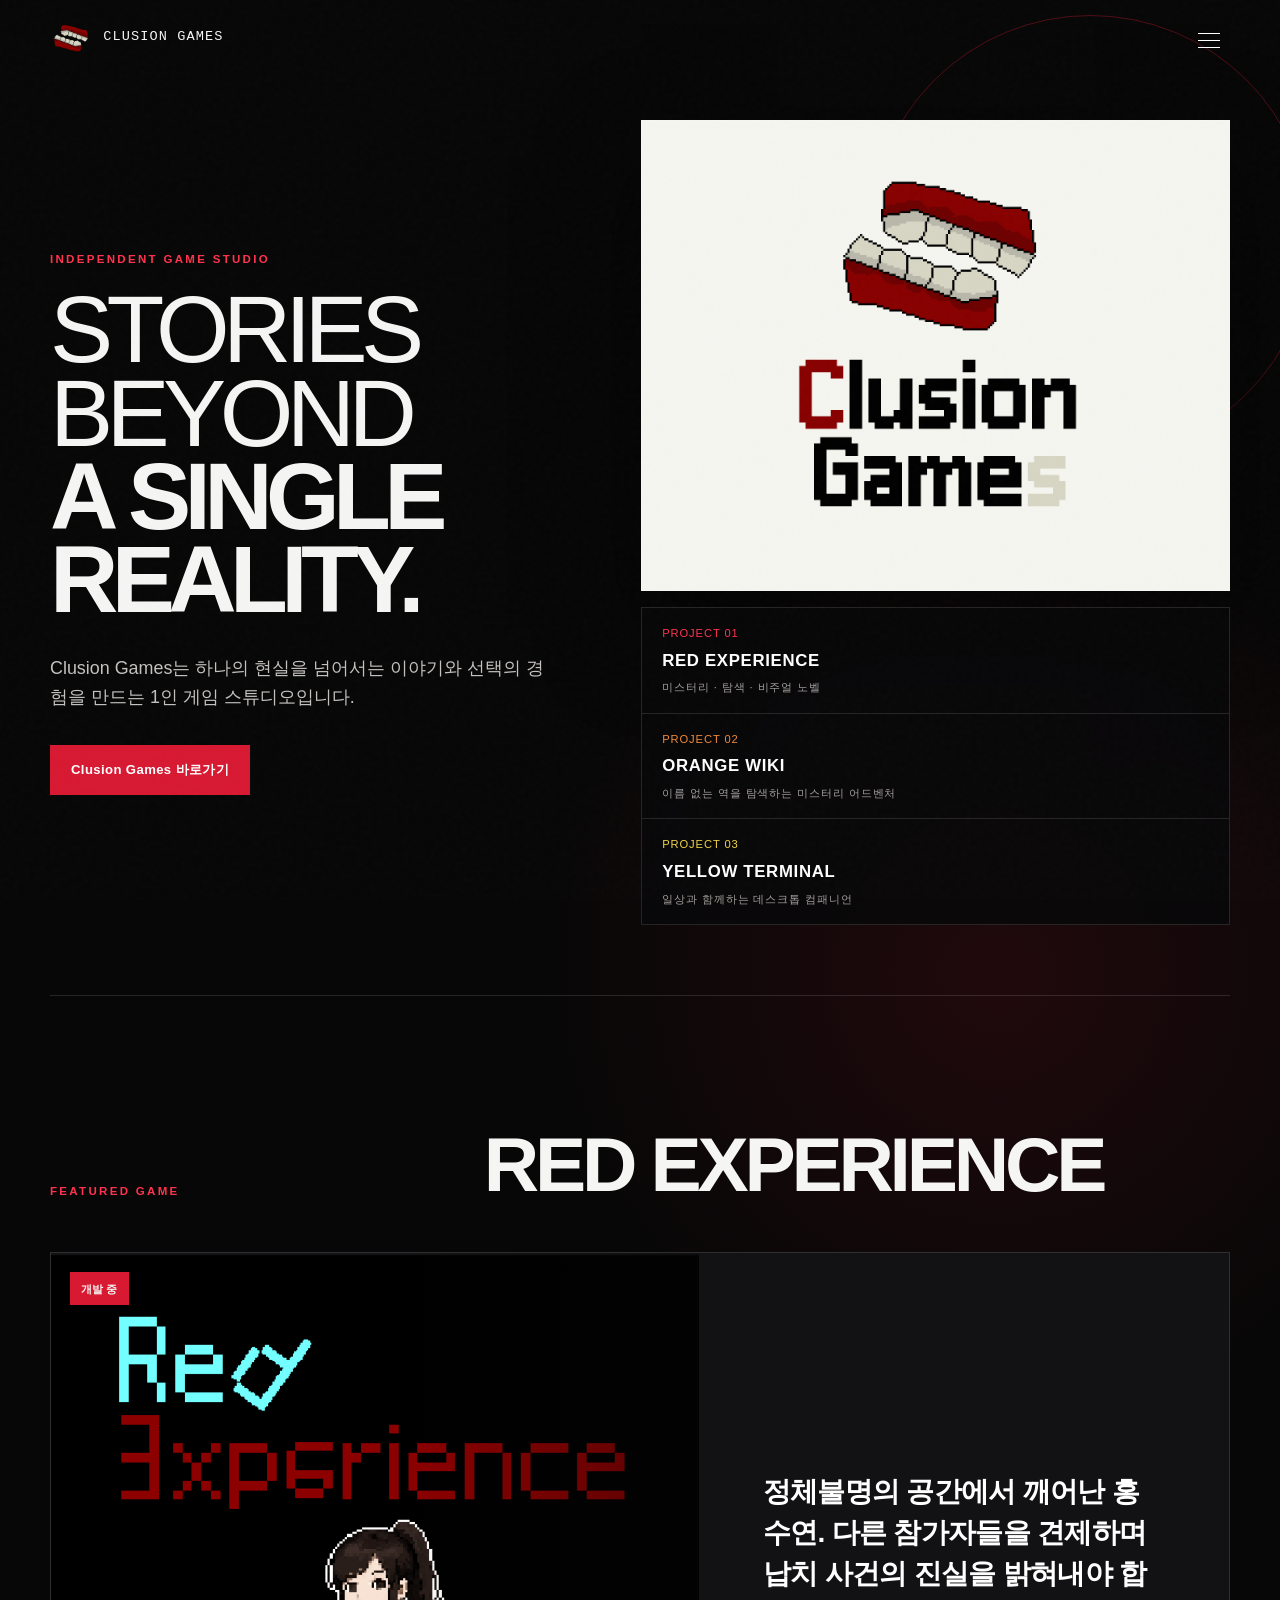
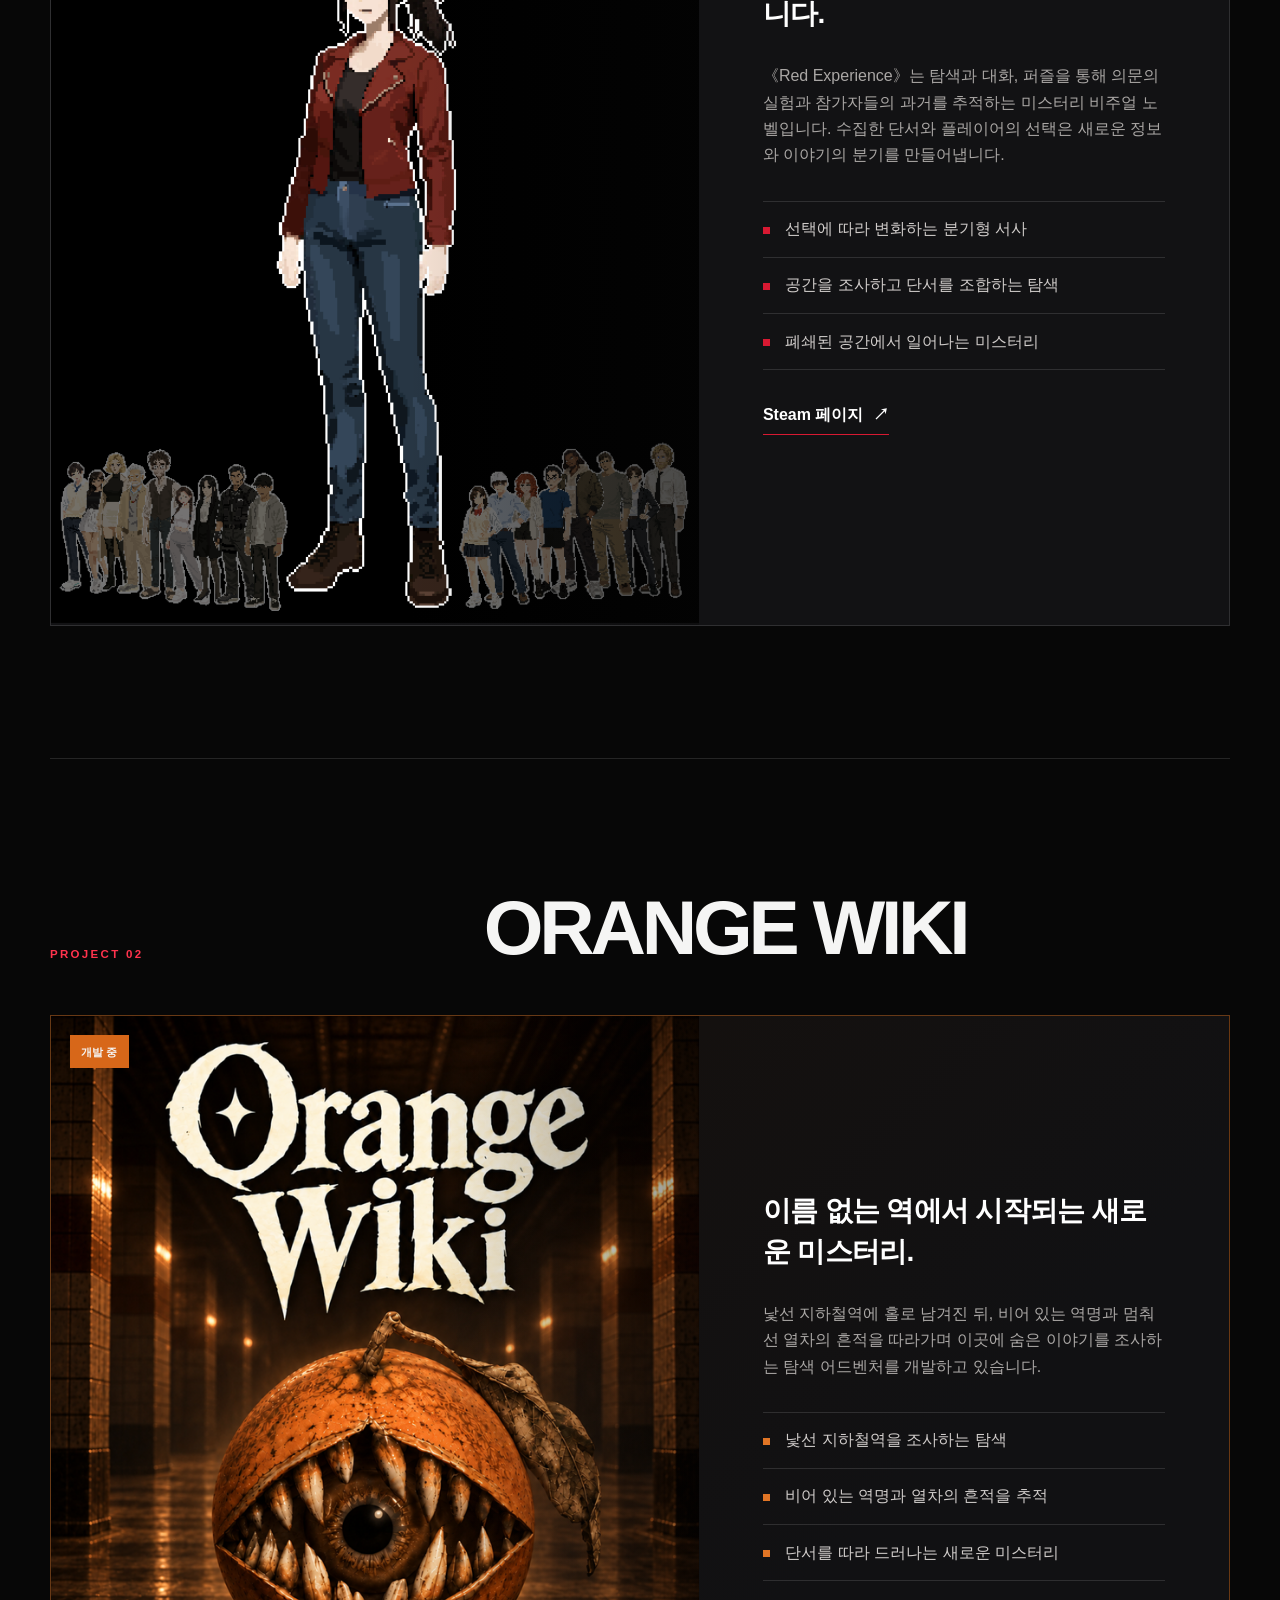
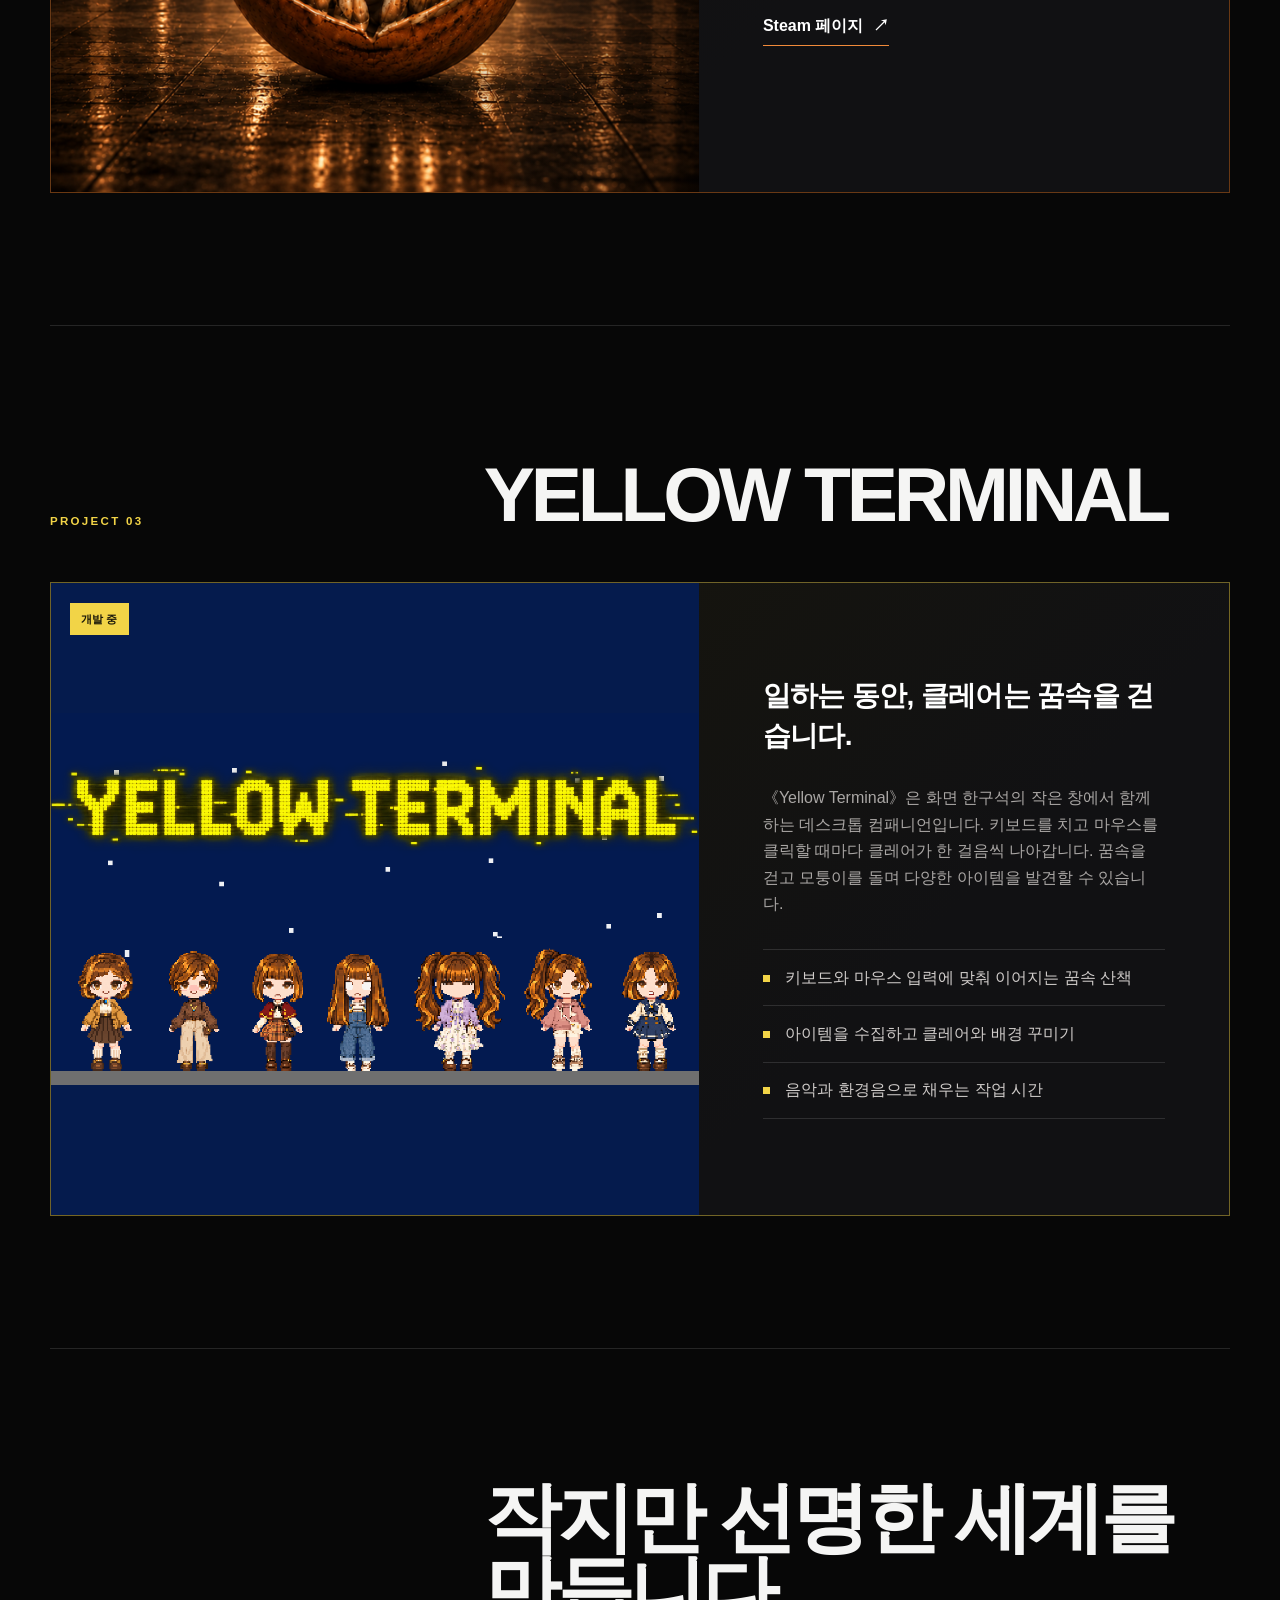
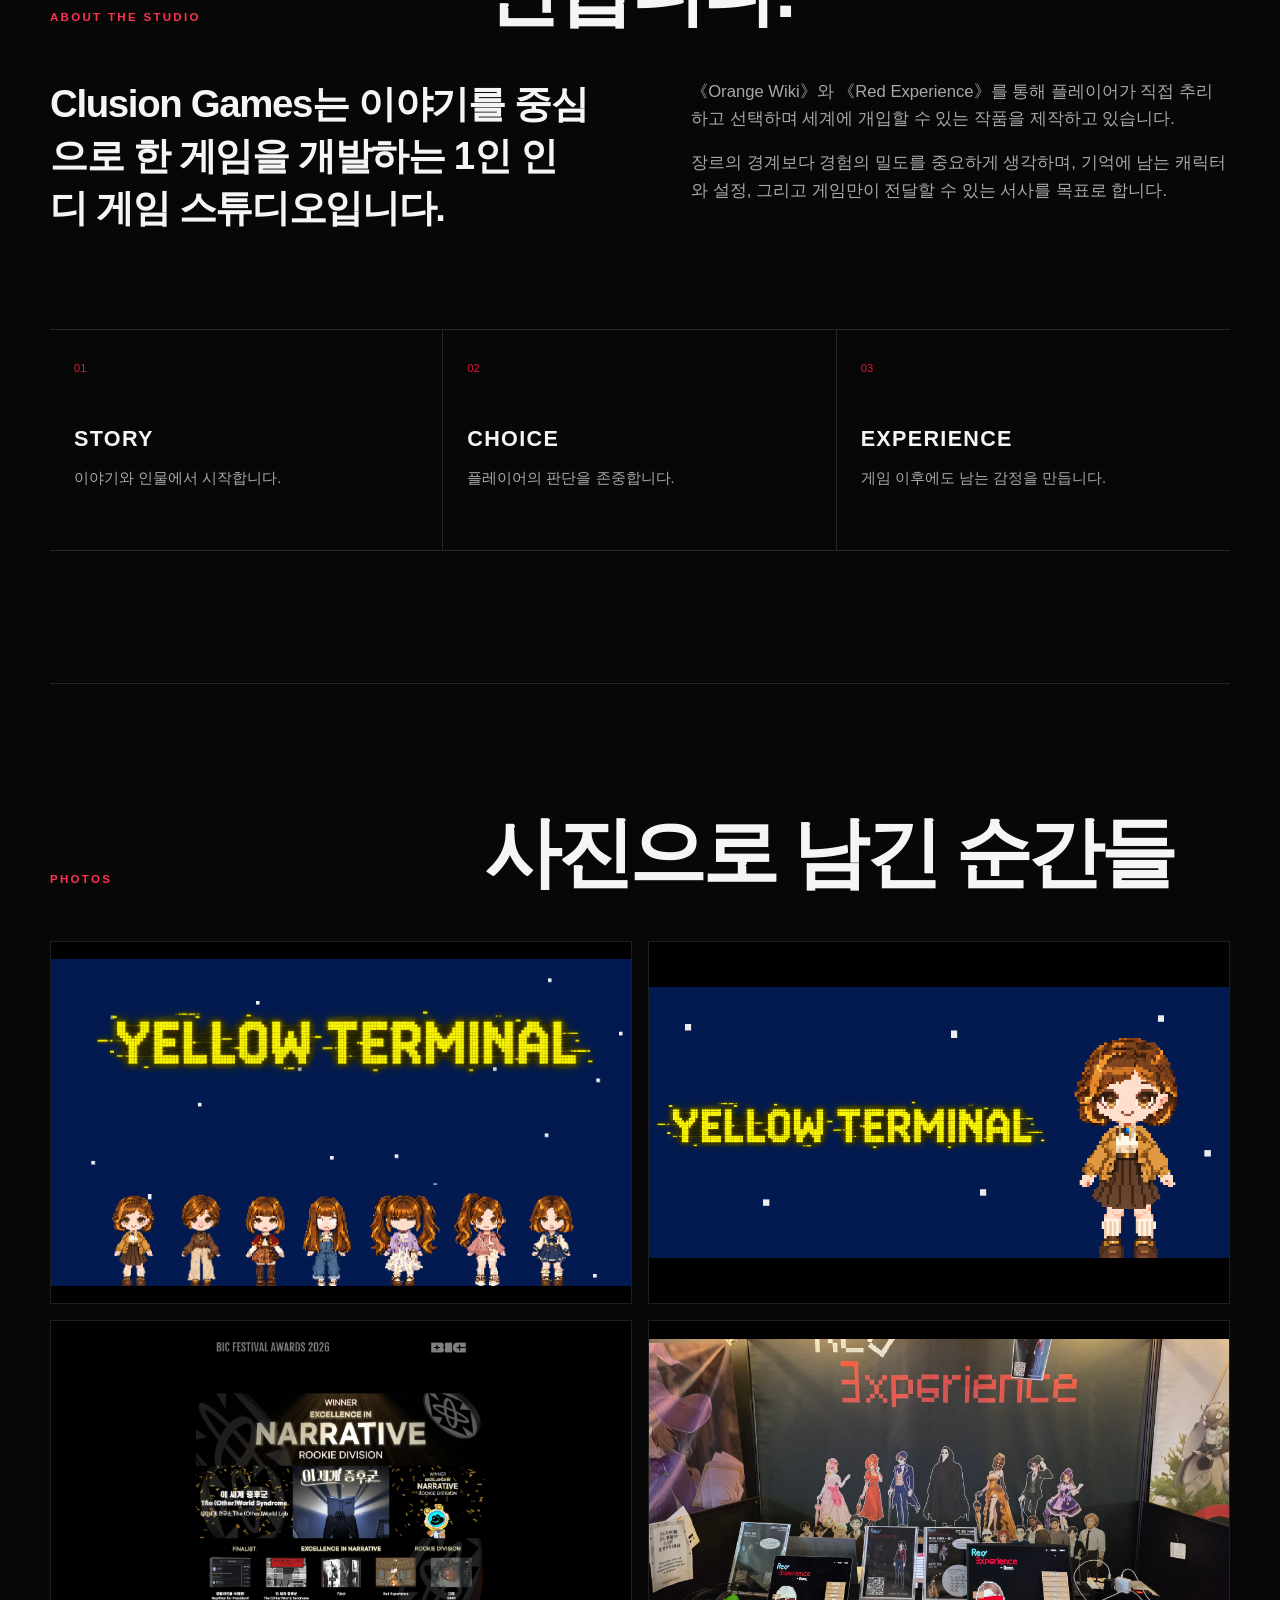
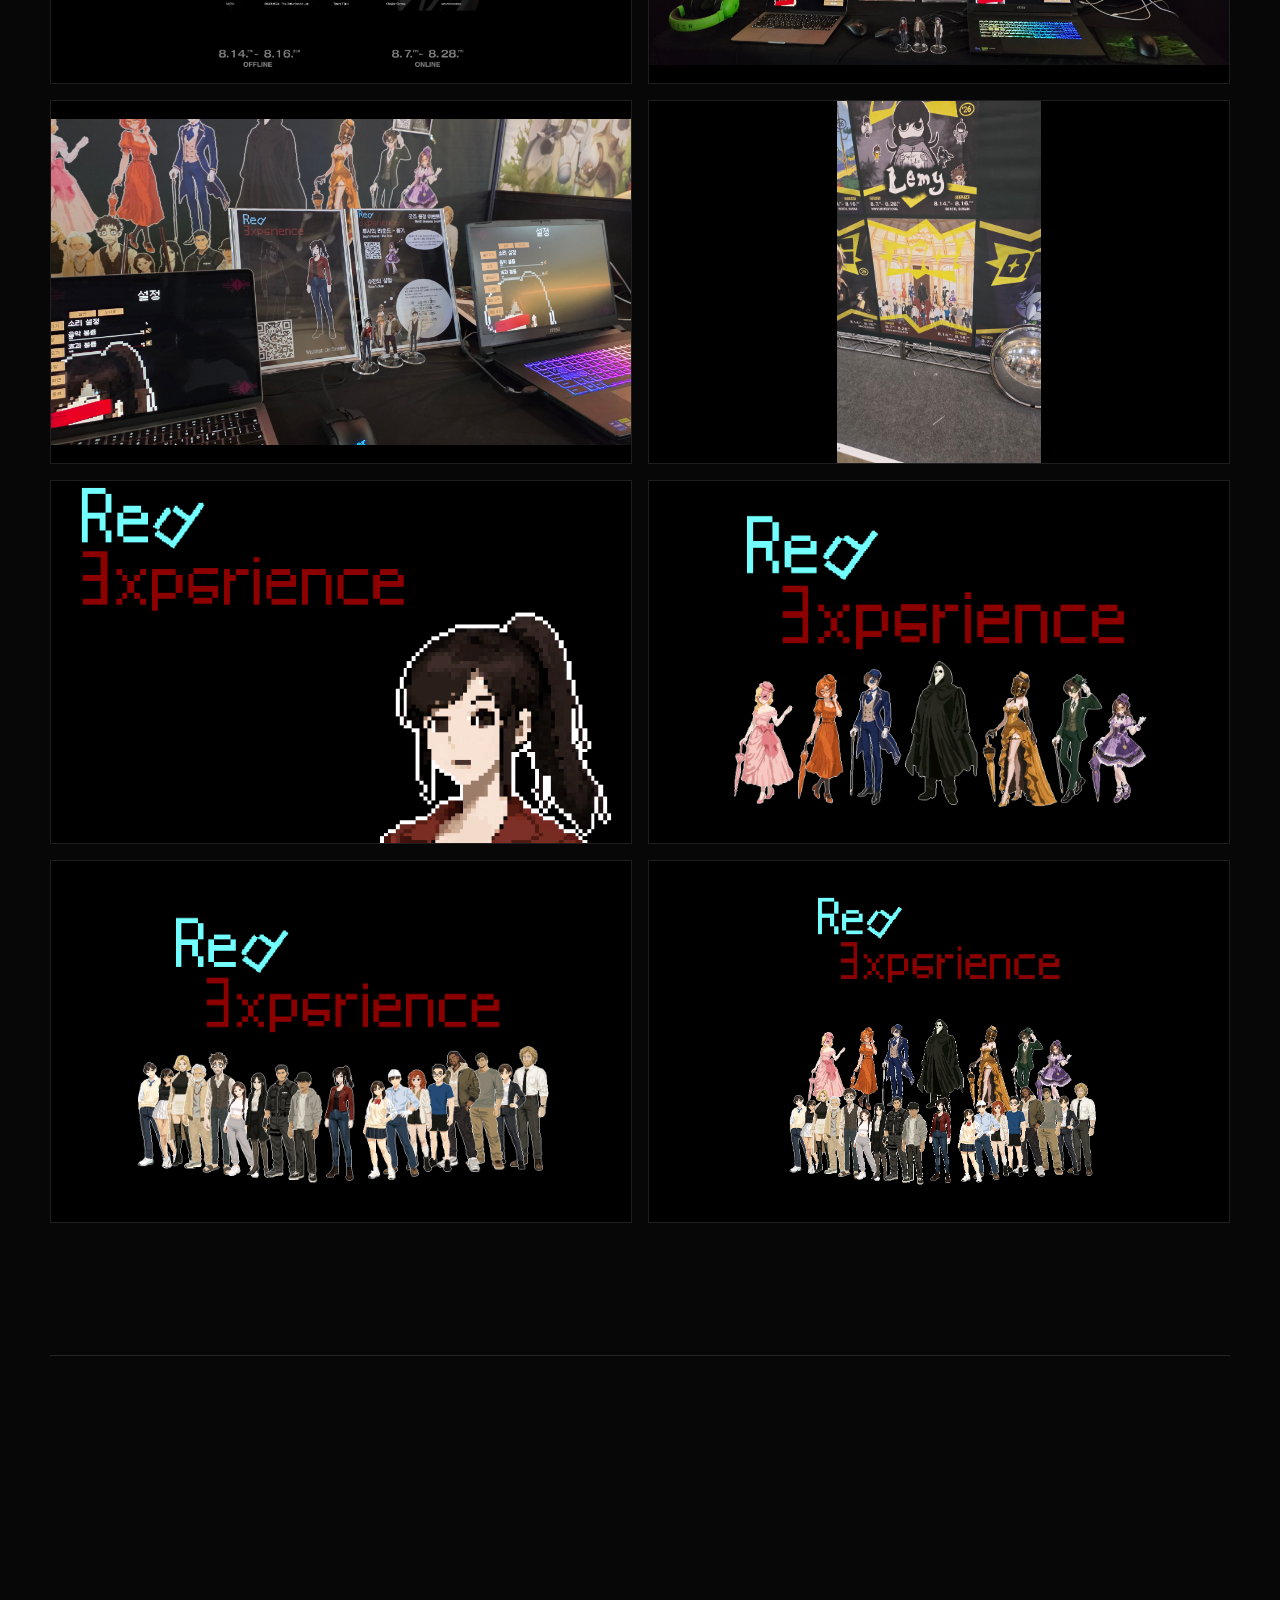
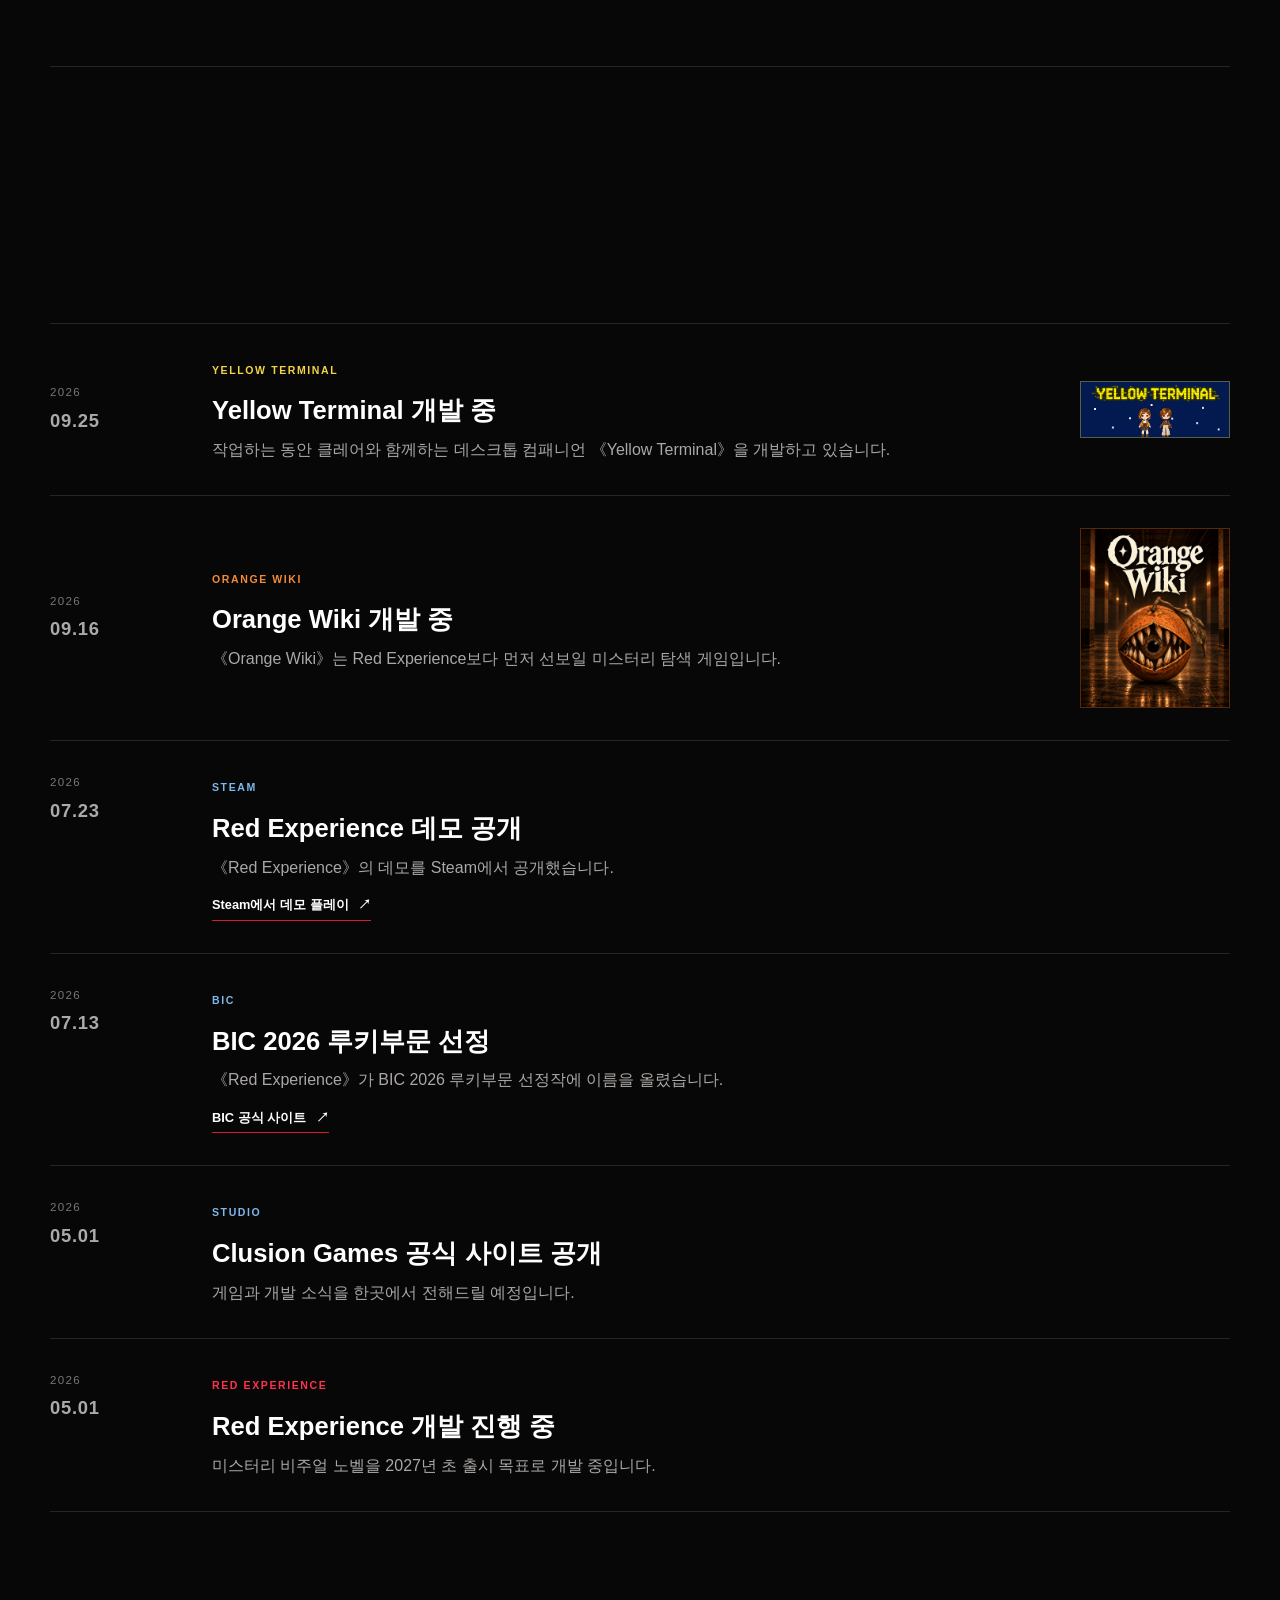
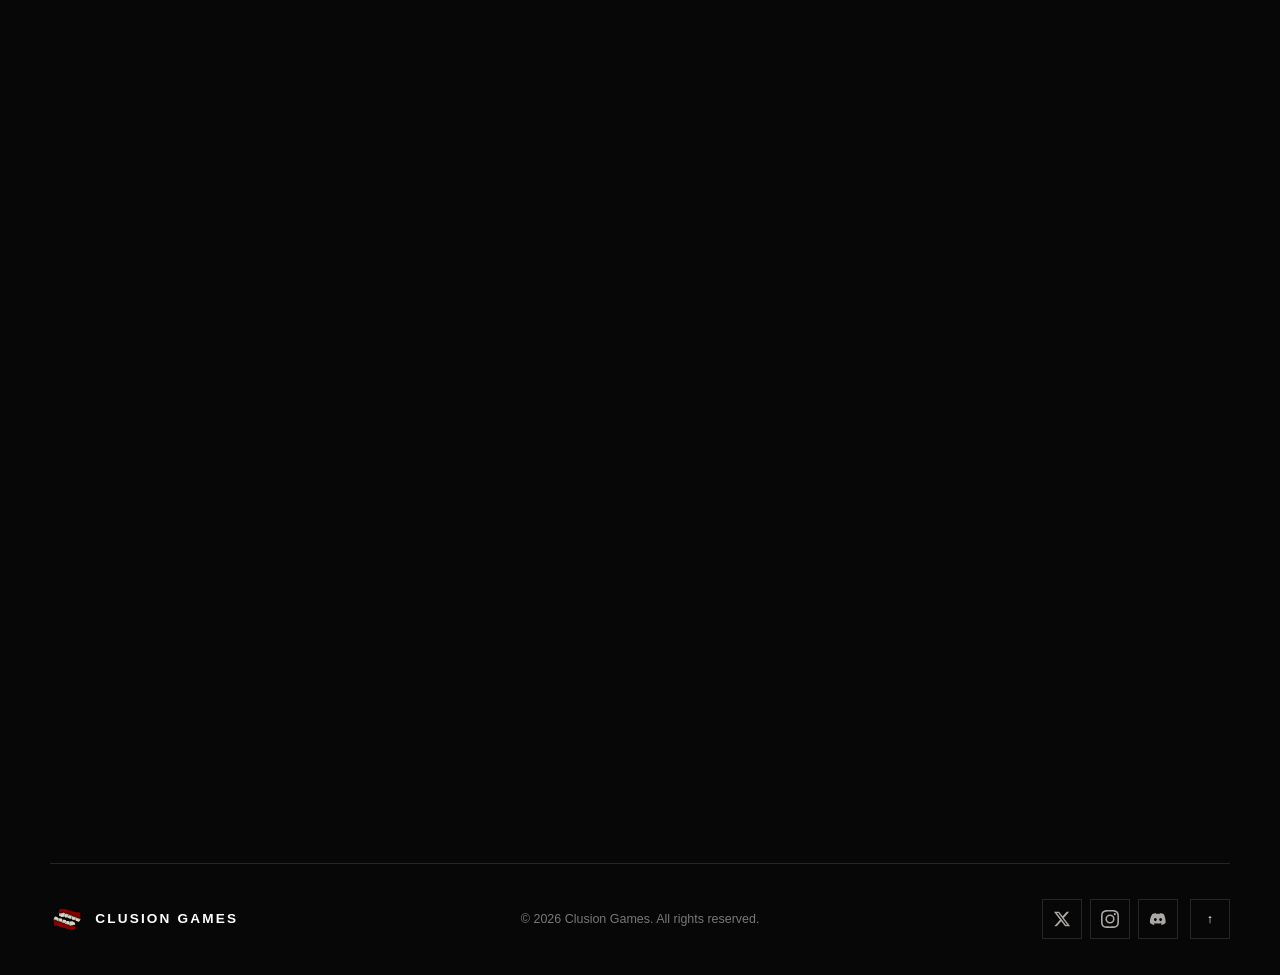
==== commit 436a7de4: "asdfasdf asdf" ====
--- a/clusion-games-site/public/index.html
+++ b/clusion-games-site/public/index.html
@@ -162,15 +162,15 @@
       <article class="game-feature yellow-terminal-feature reveal">
         <div class="game-image">
           <img src="assets/yellow-terminal-main-capsule.png" alt="Yellow Terminal 로고와 다양한 의상의 클레어" width="1232" height="706" loading="lazy" />
+          <span class="status-badge yellow-status" data-i18n="statusValue">개발 중</span>
         </div>
         <div class="game-copy">
-          <span class="status-badge yellow-status" data-i18n="statusValue">개발 중</span>
           <p class="game-lead" data-i18n="yellowTerminalLead">일하는 동안, 클레어는 꿈속을 걷습니다.</p>
-          <p data-i18n="yellowTerminalBody">《Yellow Terminal》은 화면 한구석의 작은 창에서 함께하는 데스크톱 컴패니언입니다. 키보드를 치고 마우스를 클릭할 때마다 클레어가 한 걸음씩 나아갑니다. 100걸음마다 모퉁이를 돌고, 그곳에서 아이템을 발견할 수 있습니다.</p>
+          <p data-i18n="yellowTerminalBody">《Yellow Terminal》은 화면 한구석의 작은 창에서 함께하는 데스크톱 컴패니언입니다. 키보드를 치고 마우스를 클릭할 때마다 클레어가 한 걸음씩 나아갑니다. 꿈속을 걷고 모퉁이를 돌며 다양한 아이템을 발견할 수 있습니다.</p>
           <ul class="feature-list yellow-feature-list">
             <li data-i18n="yellowTerminalFeature1">키보드와 마우스 입력에 맞춰 이어지는 꿈속 산책</li>
-            <li data-i18n="yellowTerminalFeature2">61가지 아이템을 수집하고 클레어와 배경 꾸미기</li>
-            <li data-i18n="yellowTerminalFeature3">26곡의 음악과 4종의 환경음으로 채우는 작업 시간</li>
+            <li data-i18n="yellowTerminalFeature2">아이템을 수집하고 클레어와 배경 꾸미기</li>
+            <li data-i18n="yellowTerminalFeature3">음악과 환경음으로 채우는 작업 시간</li>
           </ul>
         </div>
       </article>
@@ -215,7 +215,7 @@
       <div class="photo-grid reveal">
         <figure class="photo-item">
           <a class="photo-link" href="assets/yellow-terminal-background-capsule.png" target="_blank" rel="noopener noreferrer">
-            <img src="assets/yellow-terminal-background-capsule.png" alt="Yellow Terminal의 별빛 배경과 일곱 가지 클레어 스타일" width="1438" height="810" loading="lazy" />
+            <img src="assets/yellow-terminal-background-capsule.png" alt="Yellow Terminal의 별빛 배경과 다양한 클레어 스타일" width="1438" height="810" loading="lazy" />
           </a>
         </figure>
         <figure class="photo-item">
--- a/clusion-games-site/public/styles.css
+++ b/clusion-games-site/public/styles.css
@@ -148,7 +148,7 @@
 .yellow-terminal-feature .game-image { display: flex; align-items: center; min-height: 0; background: #051b4d; }
 .yellow-terminal-feature .game-image::after { display: none; }
 .yellow-terminal-feature .game-image img { height: auto; object-fit: contain; }
-.yellow-status { position: static; display: inline-block; background: #f2d447; color: #19170a; }
+.yellow-status { background: #f2d447; color: #19170a; }
 .yellow-feature-list li::before { background: #f2d447; }
 .yellow-trailer-title { color: #f2d447; }
 .red-trailer-title { color: var(--red-bright); }
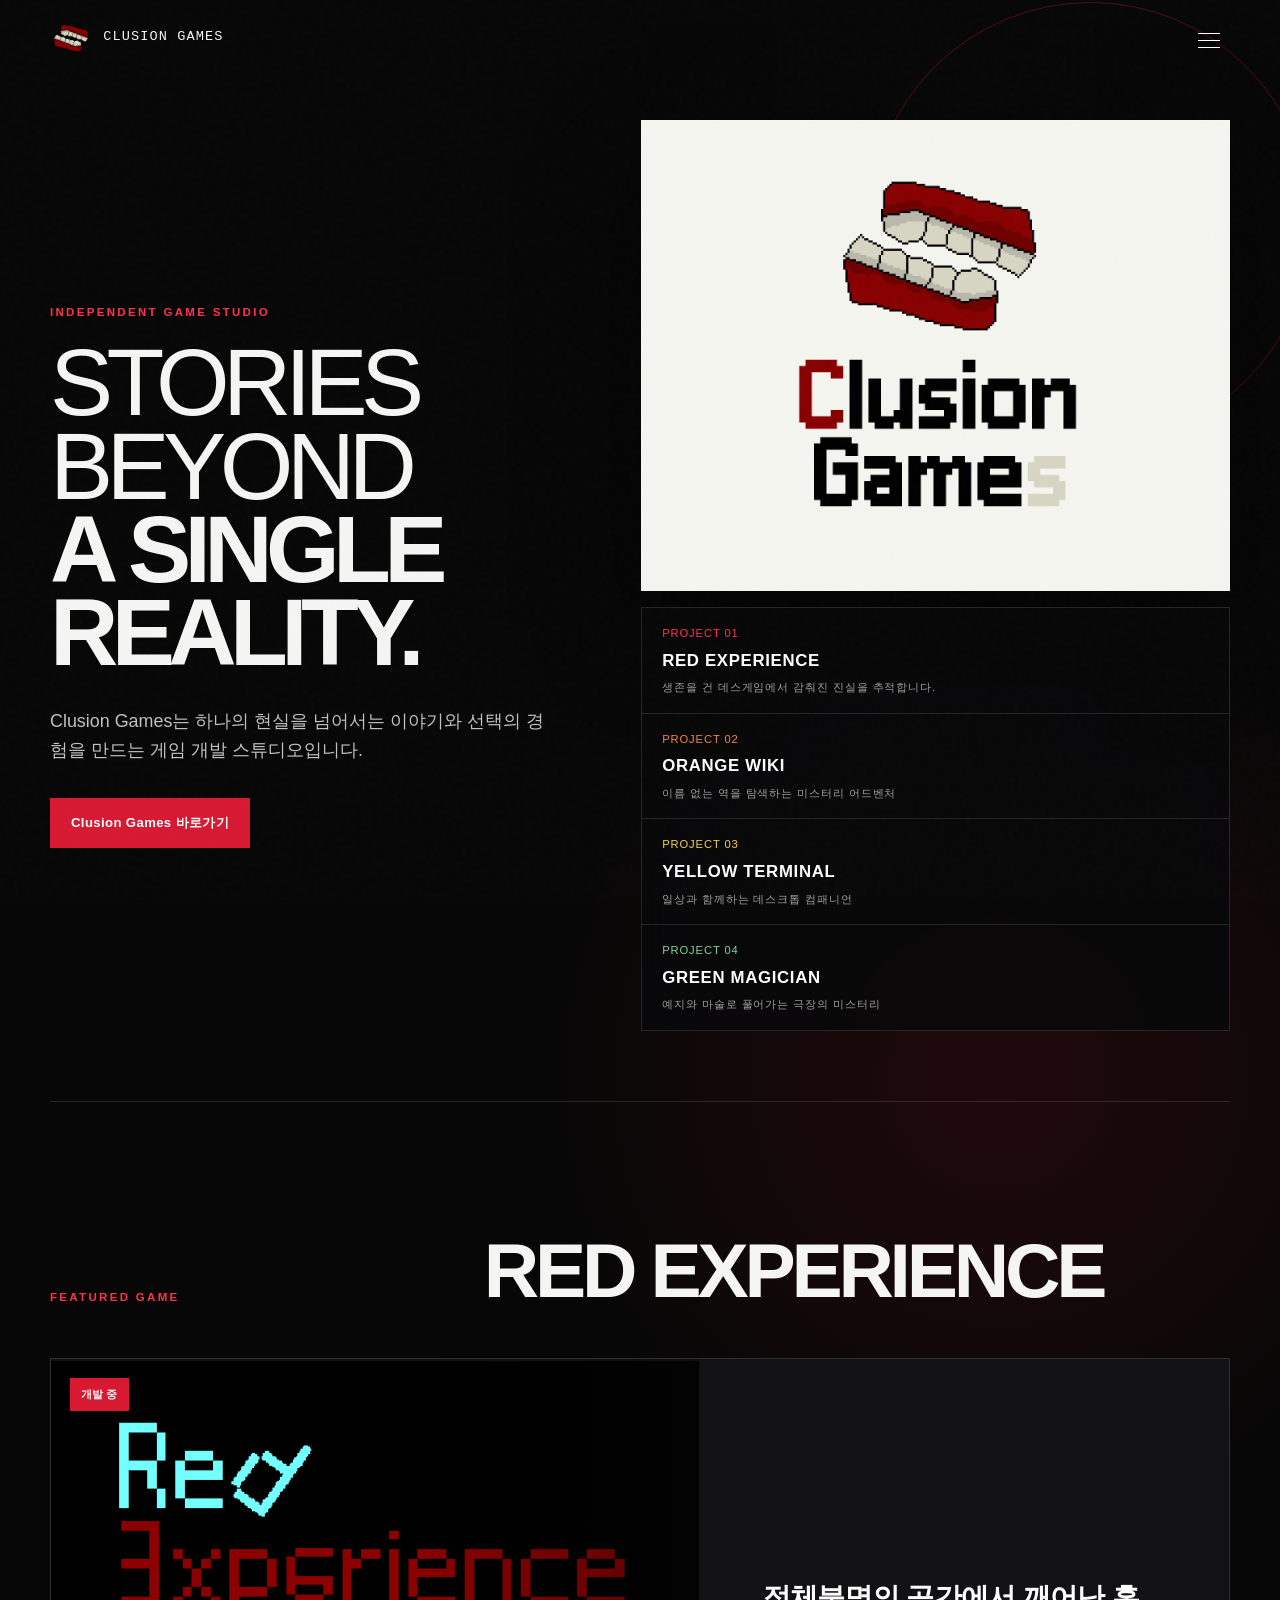
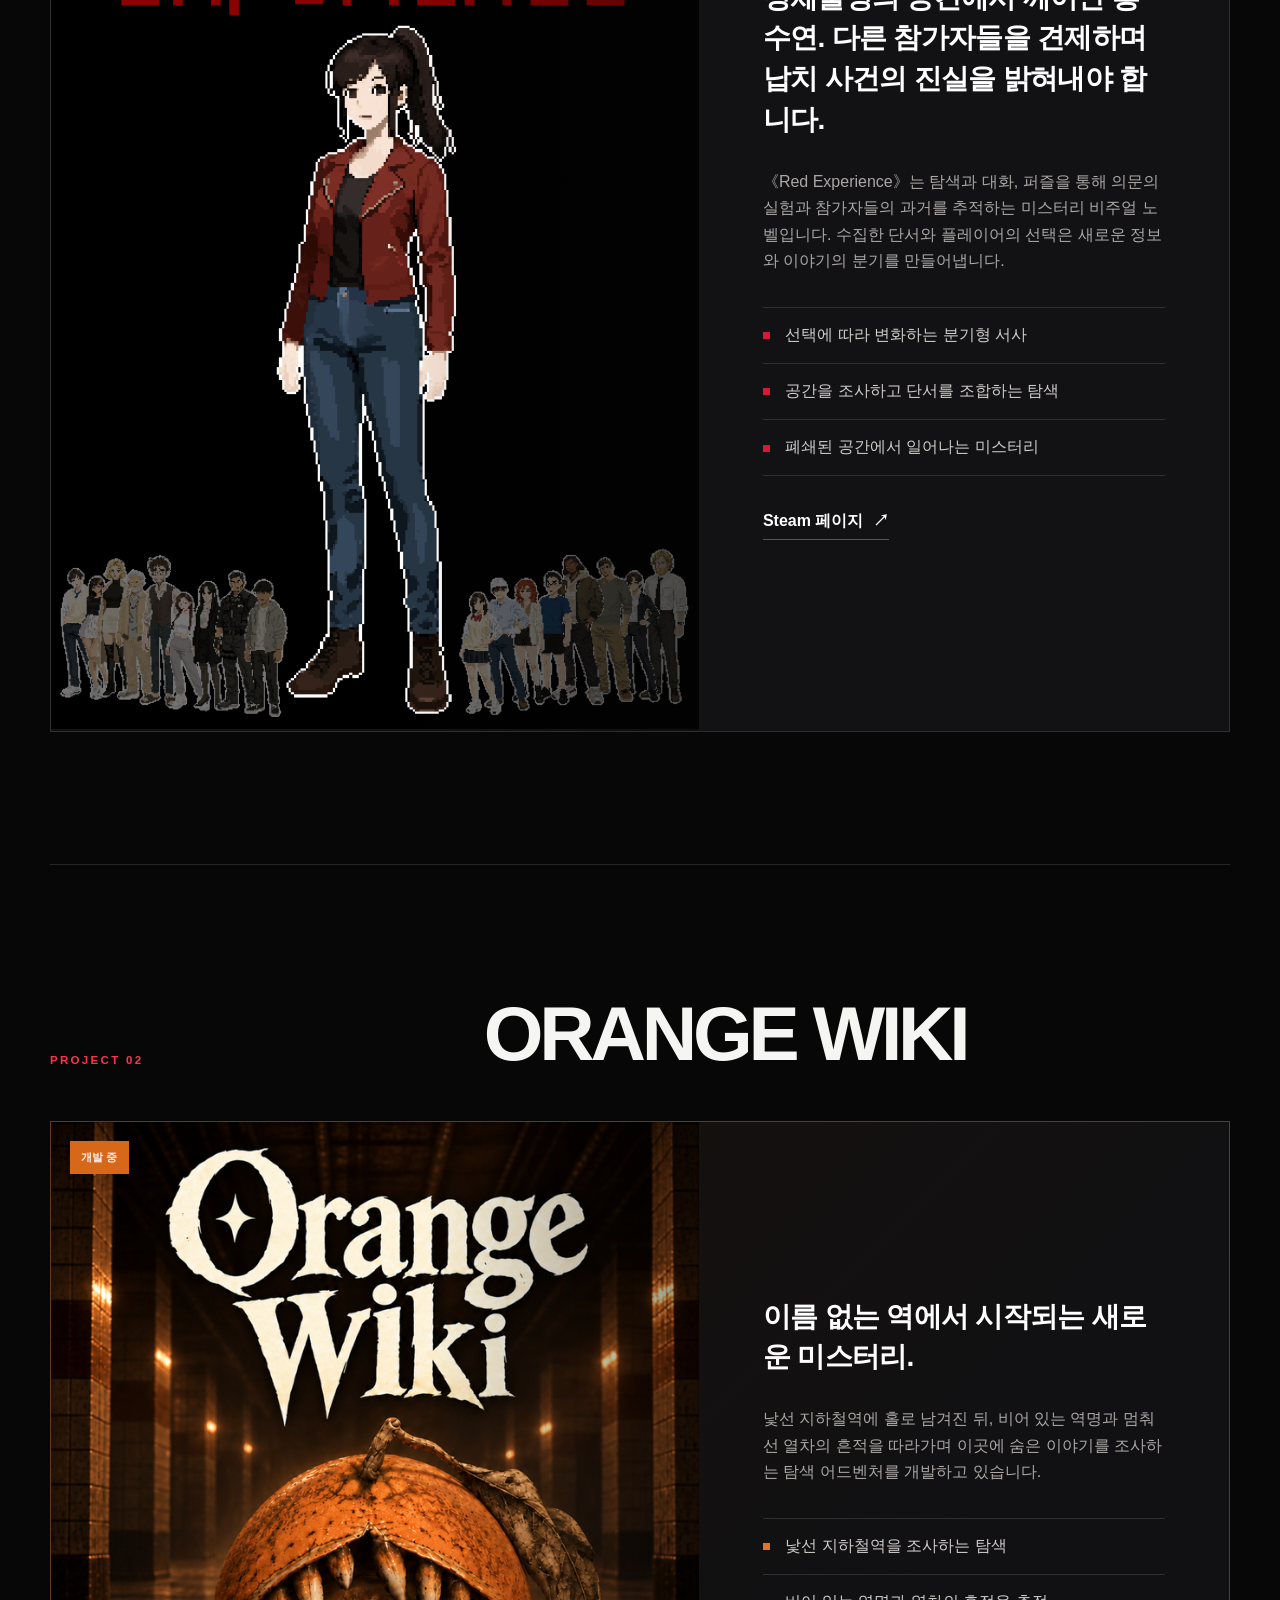
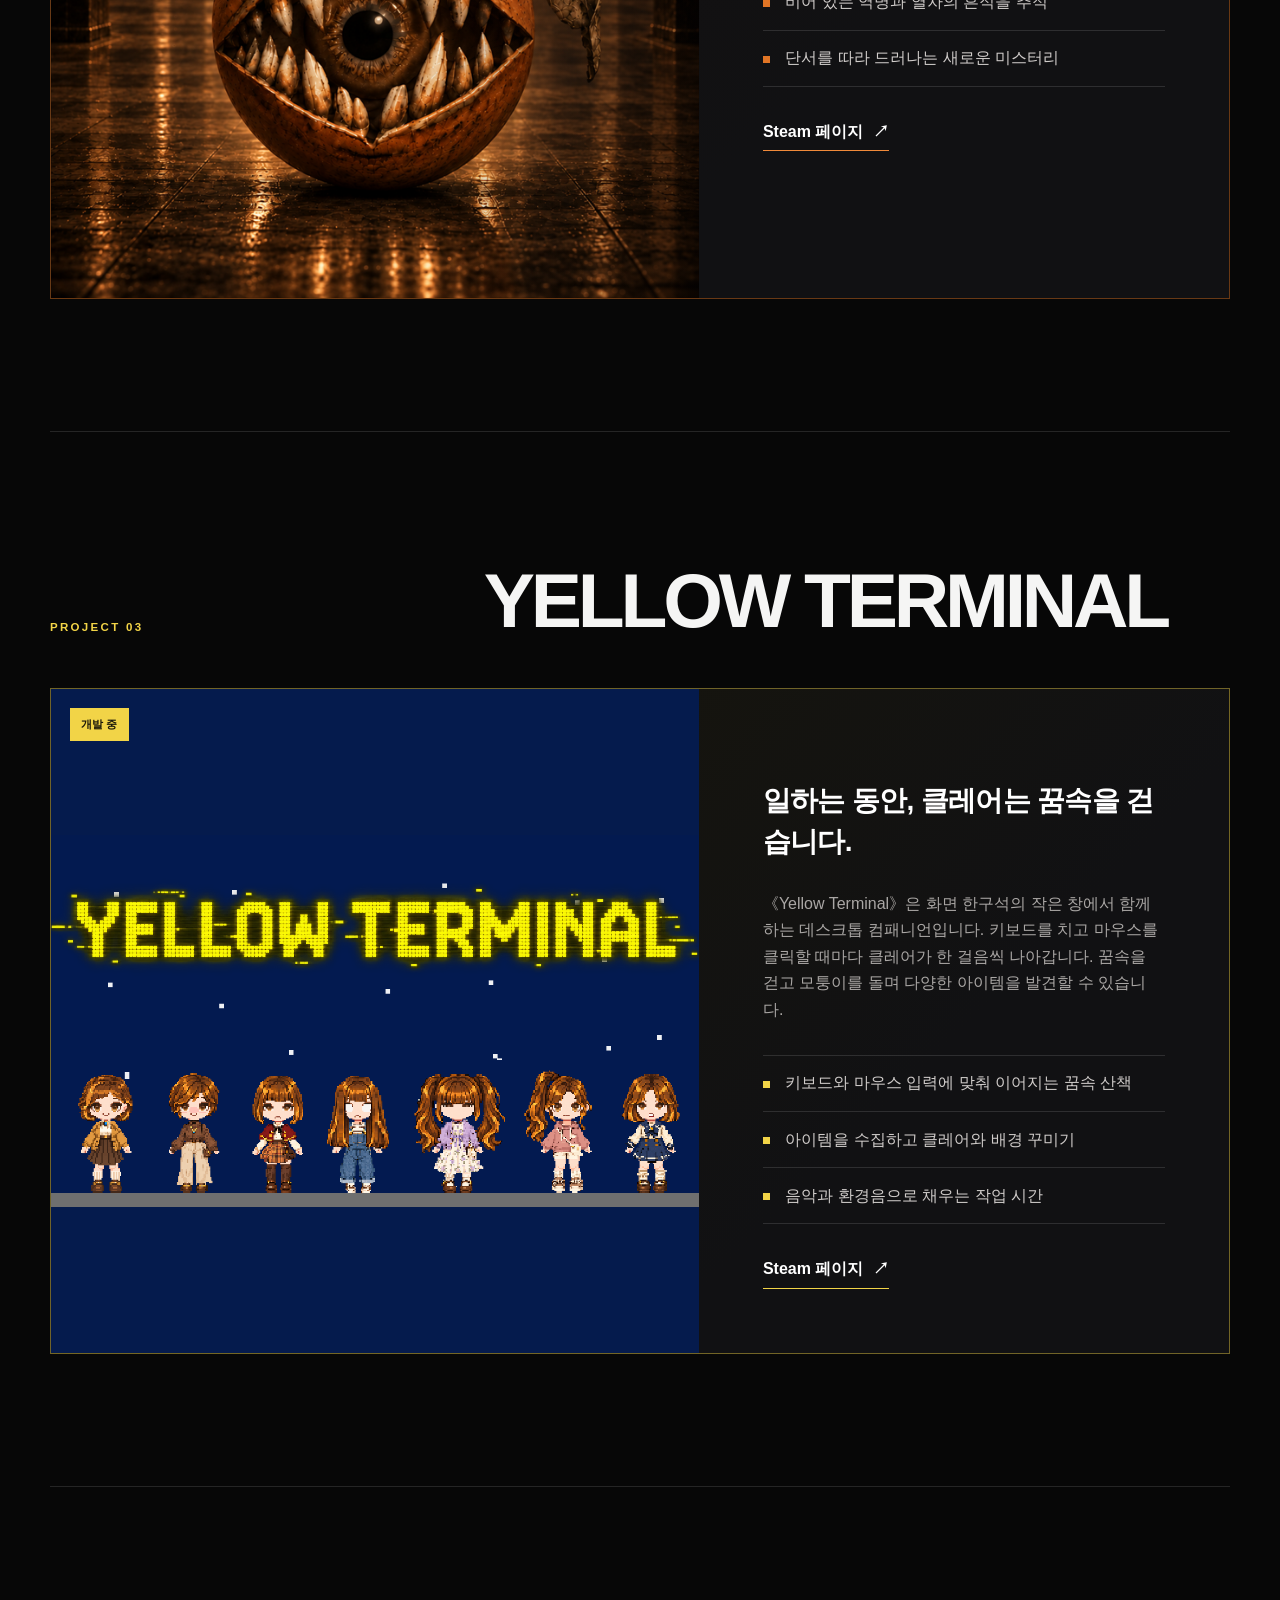
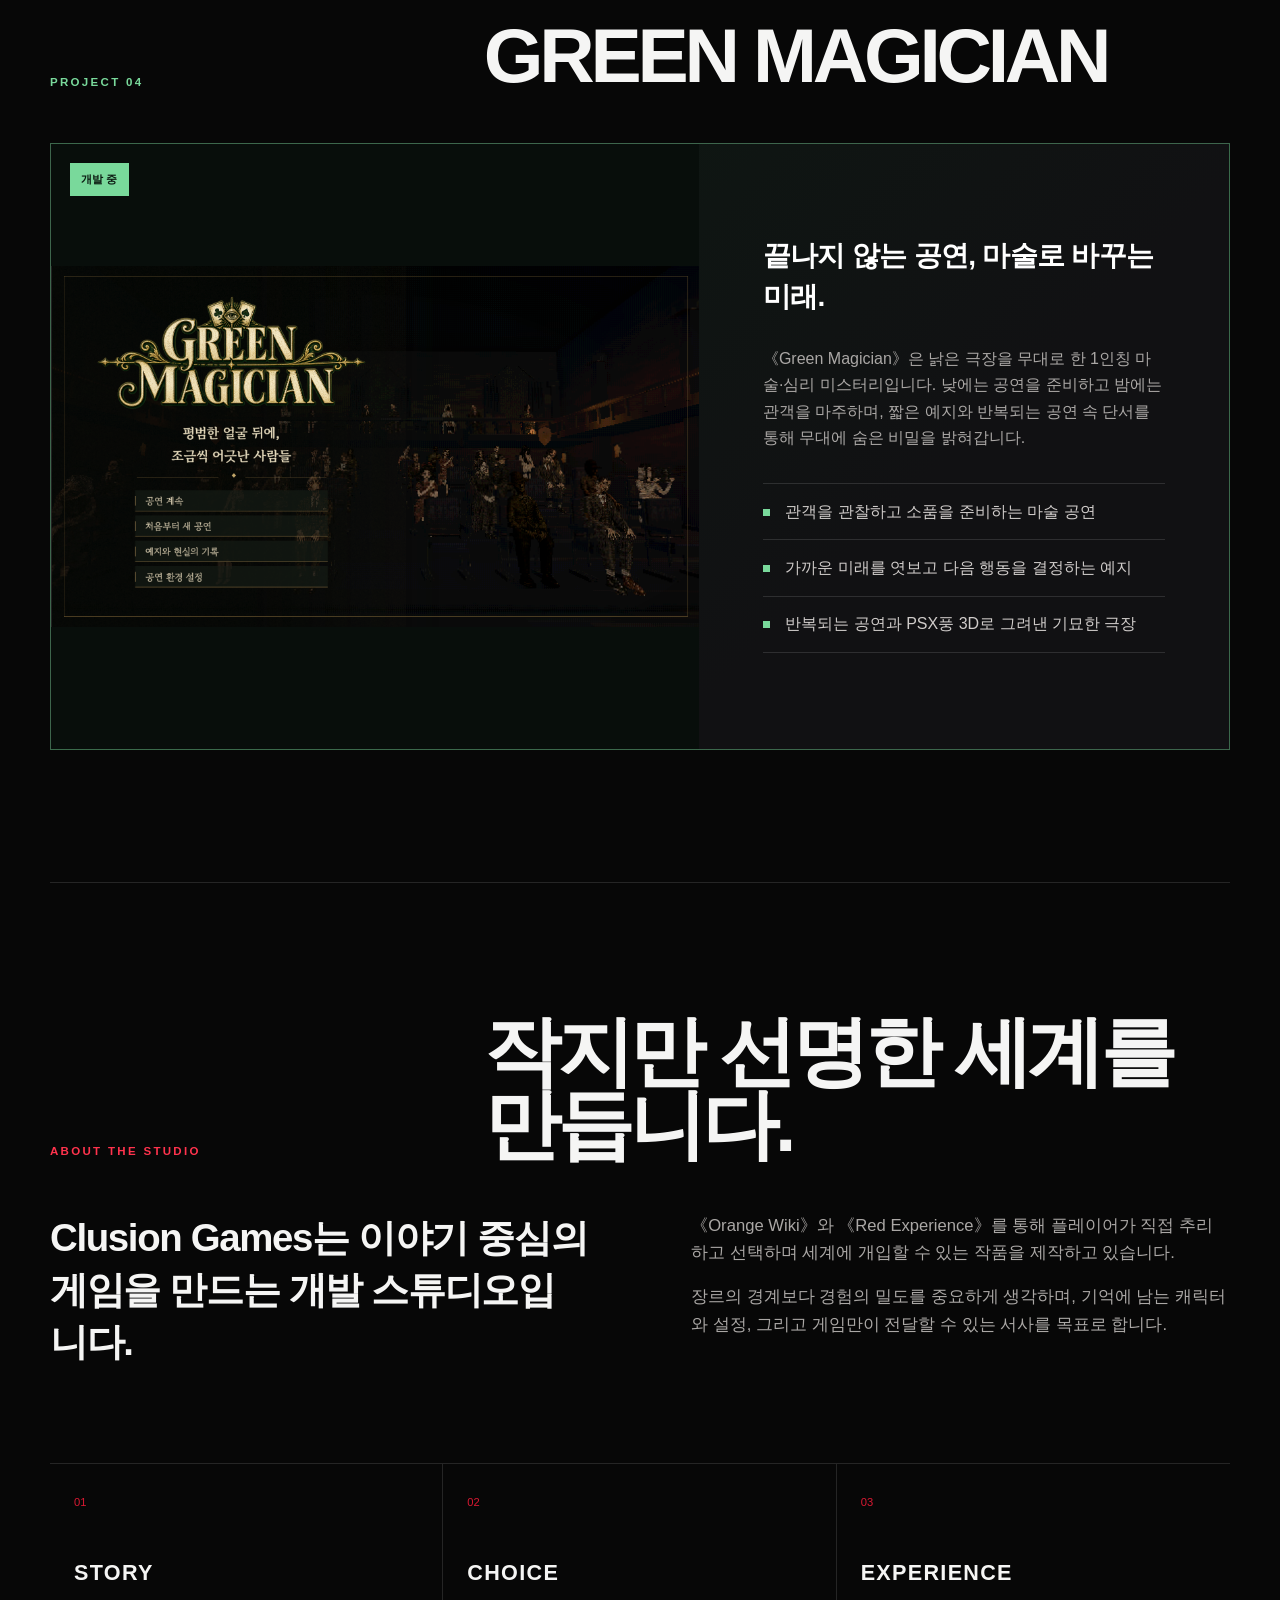
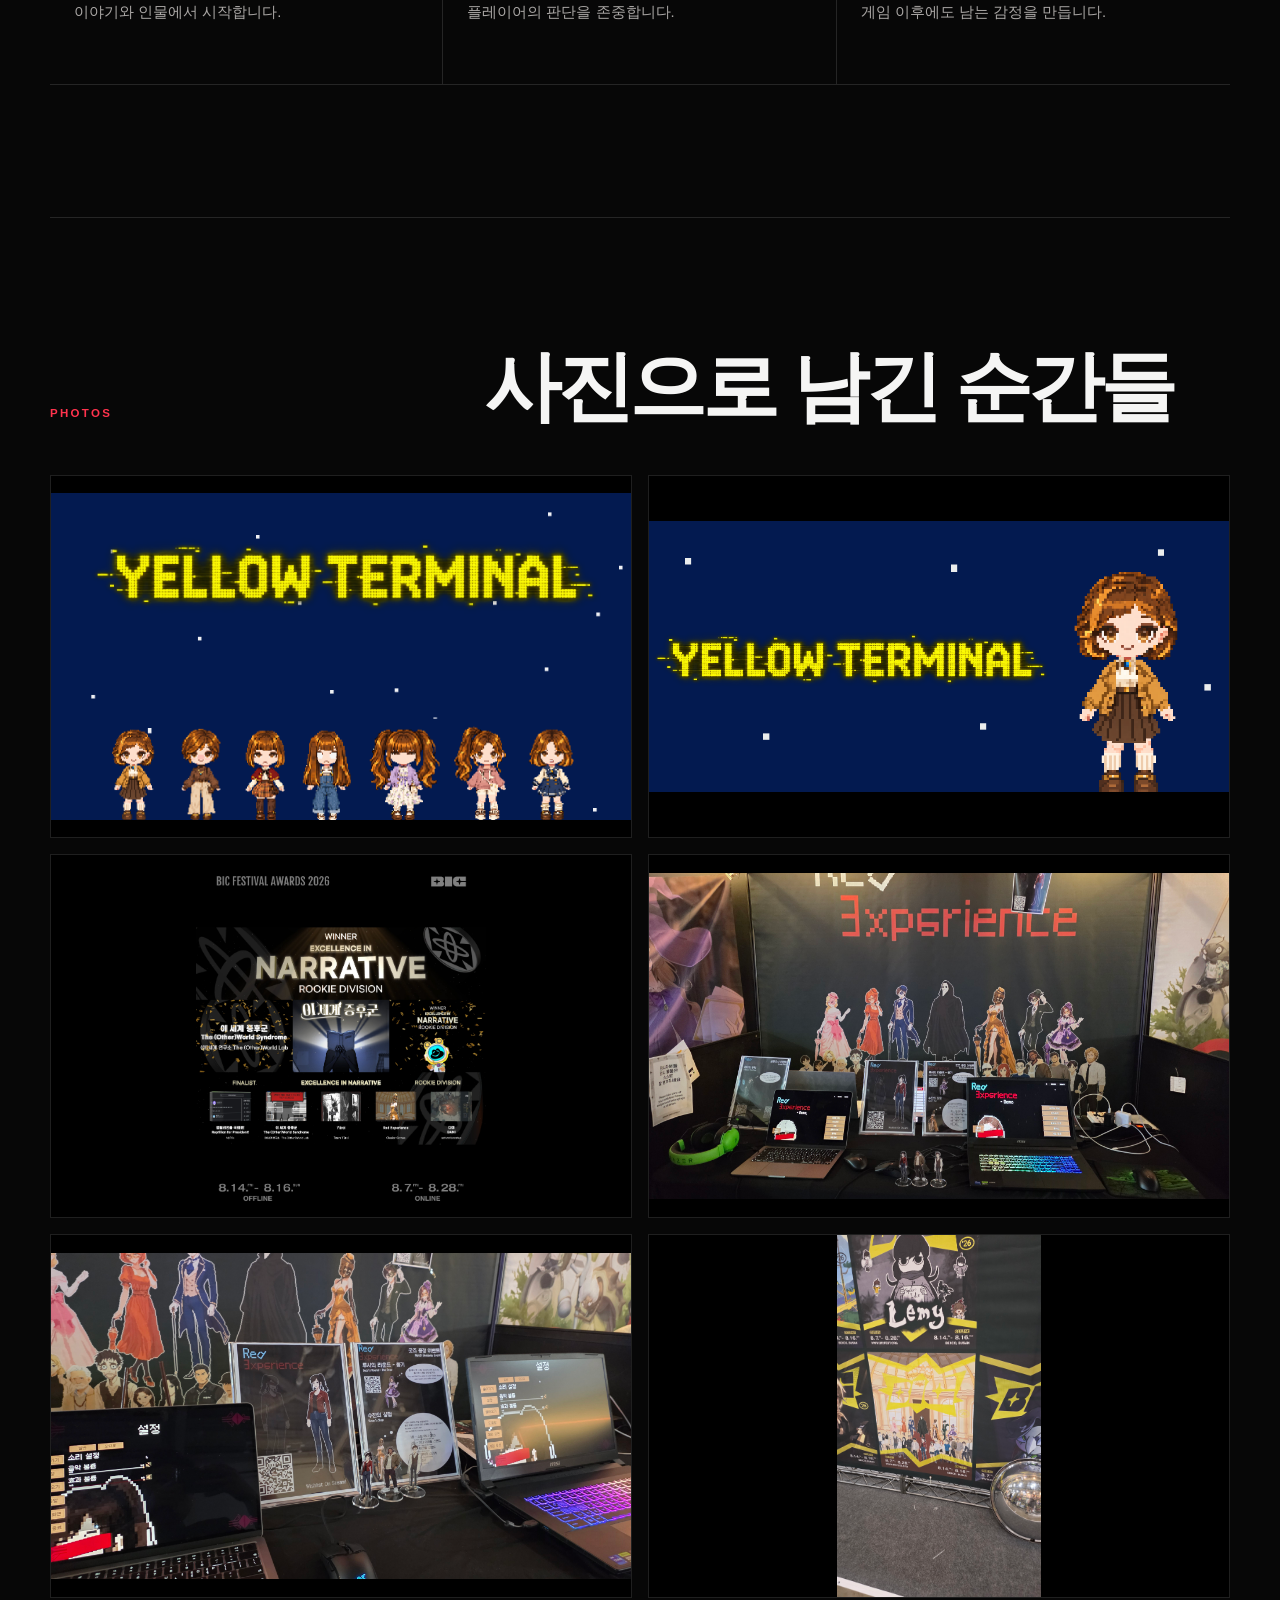
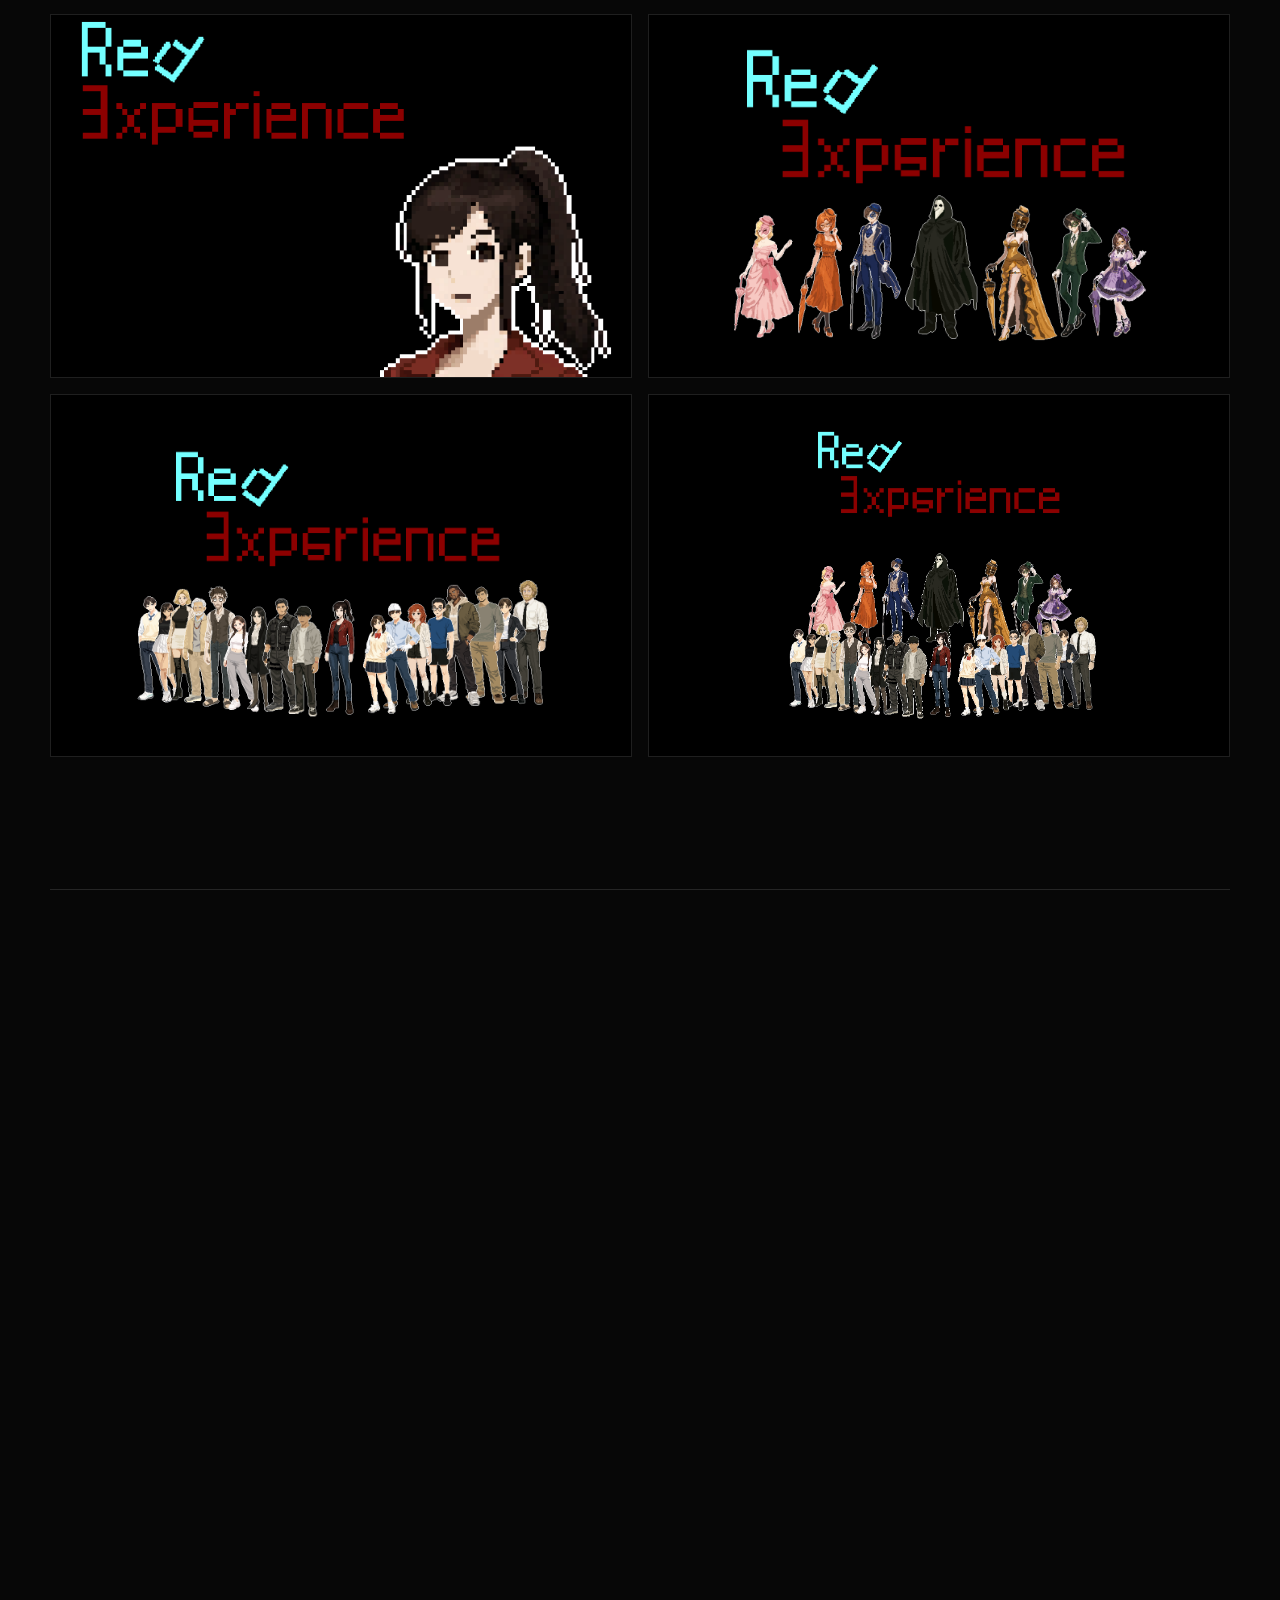
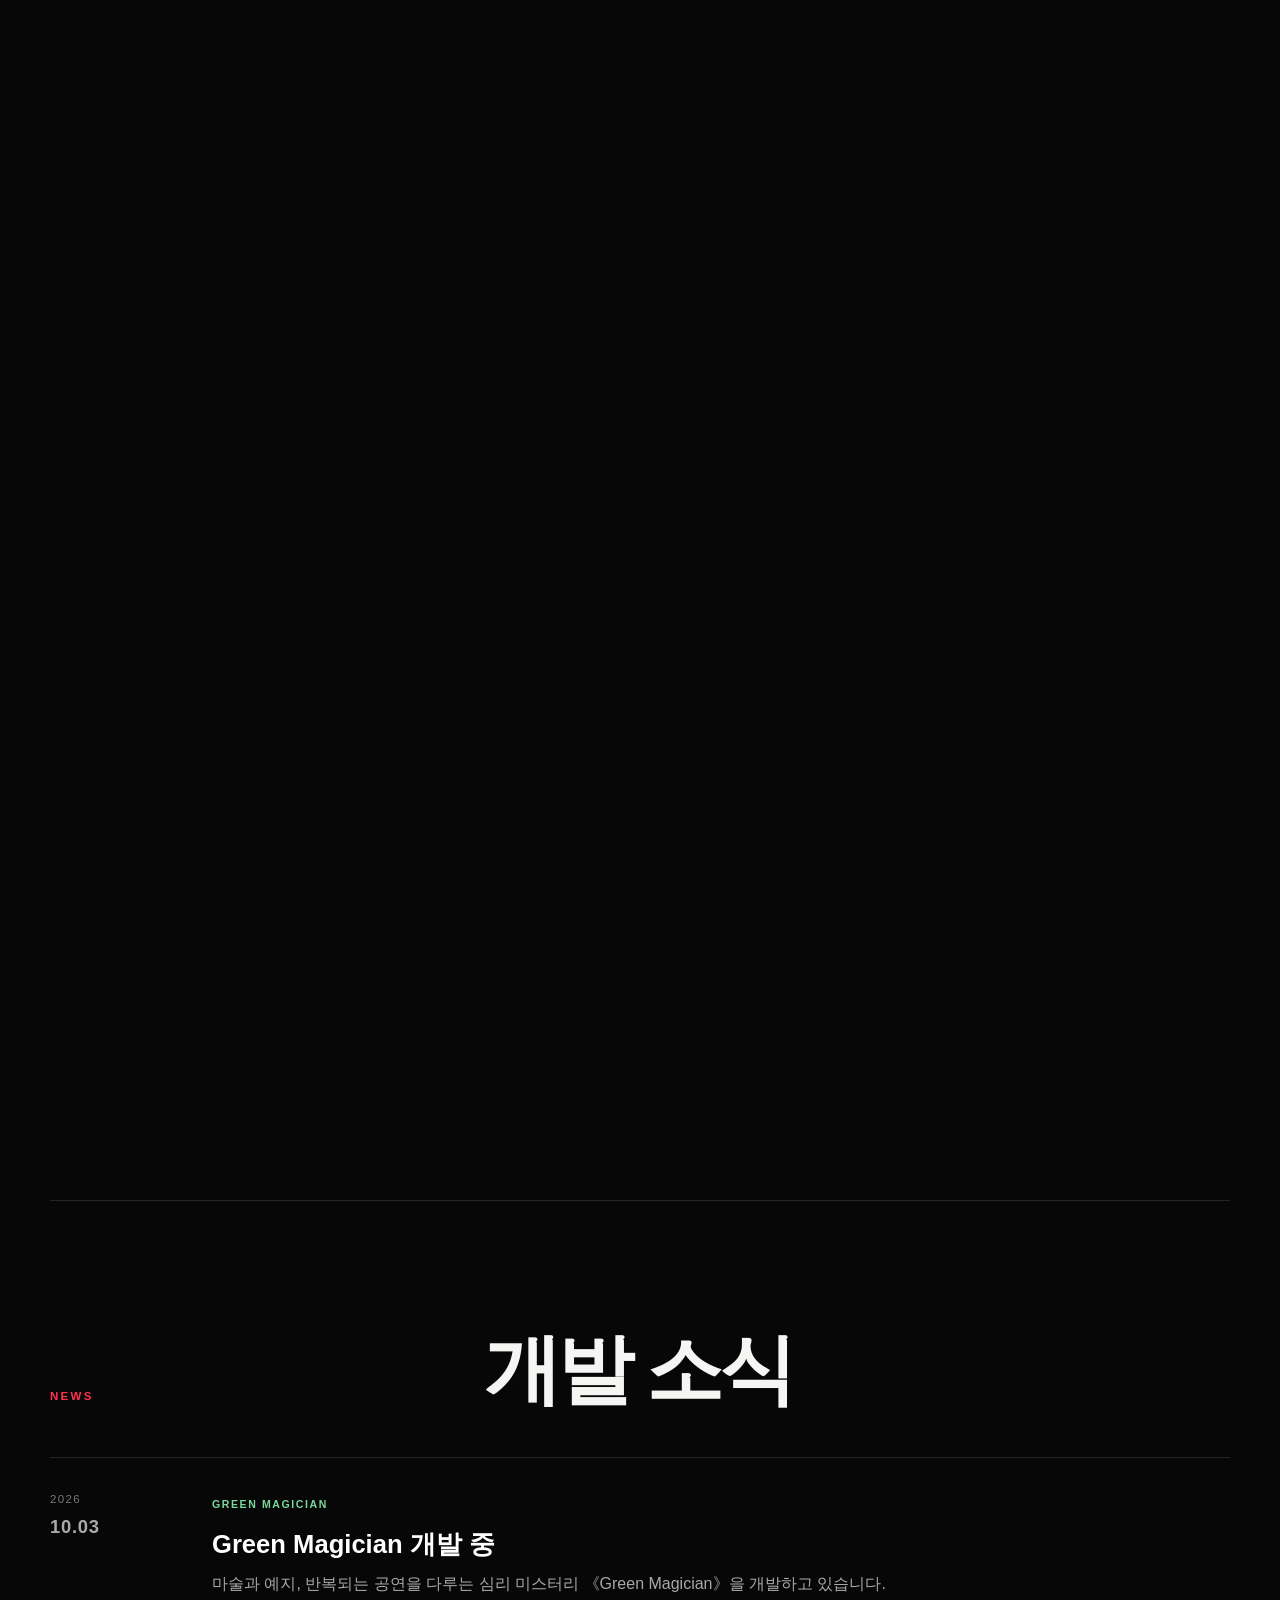
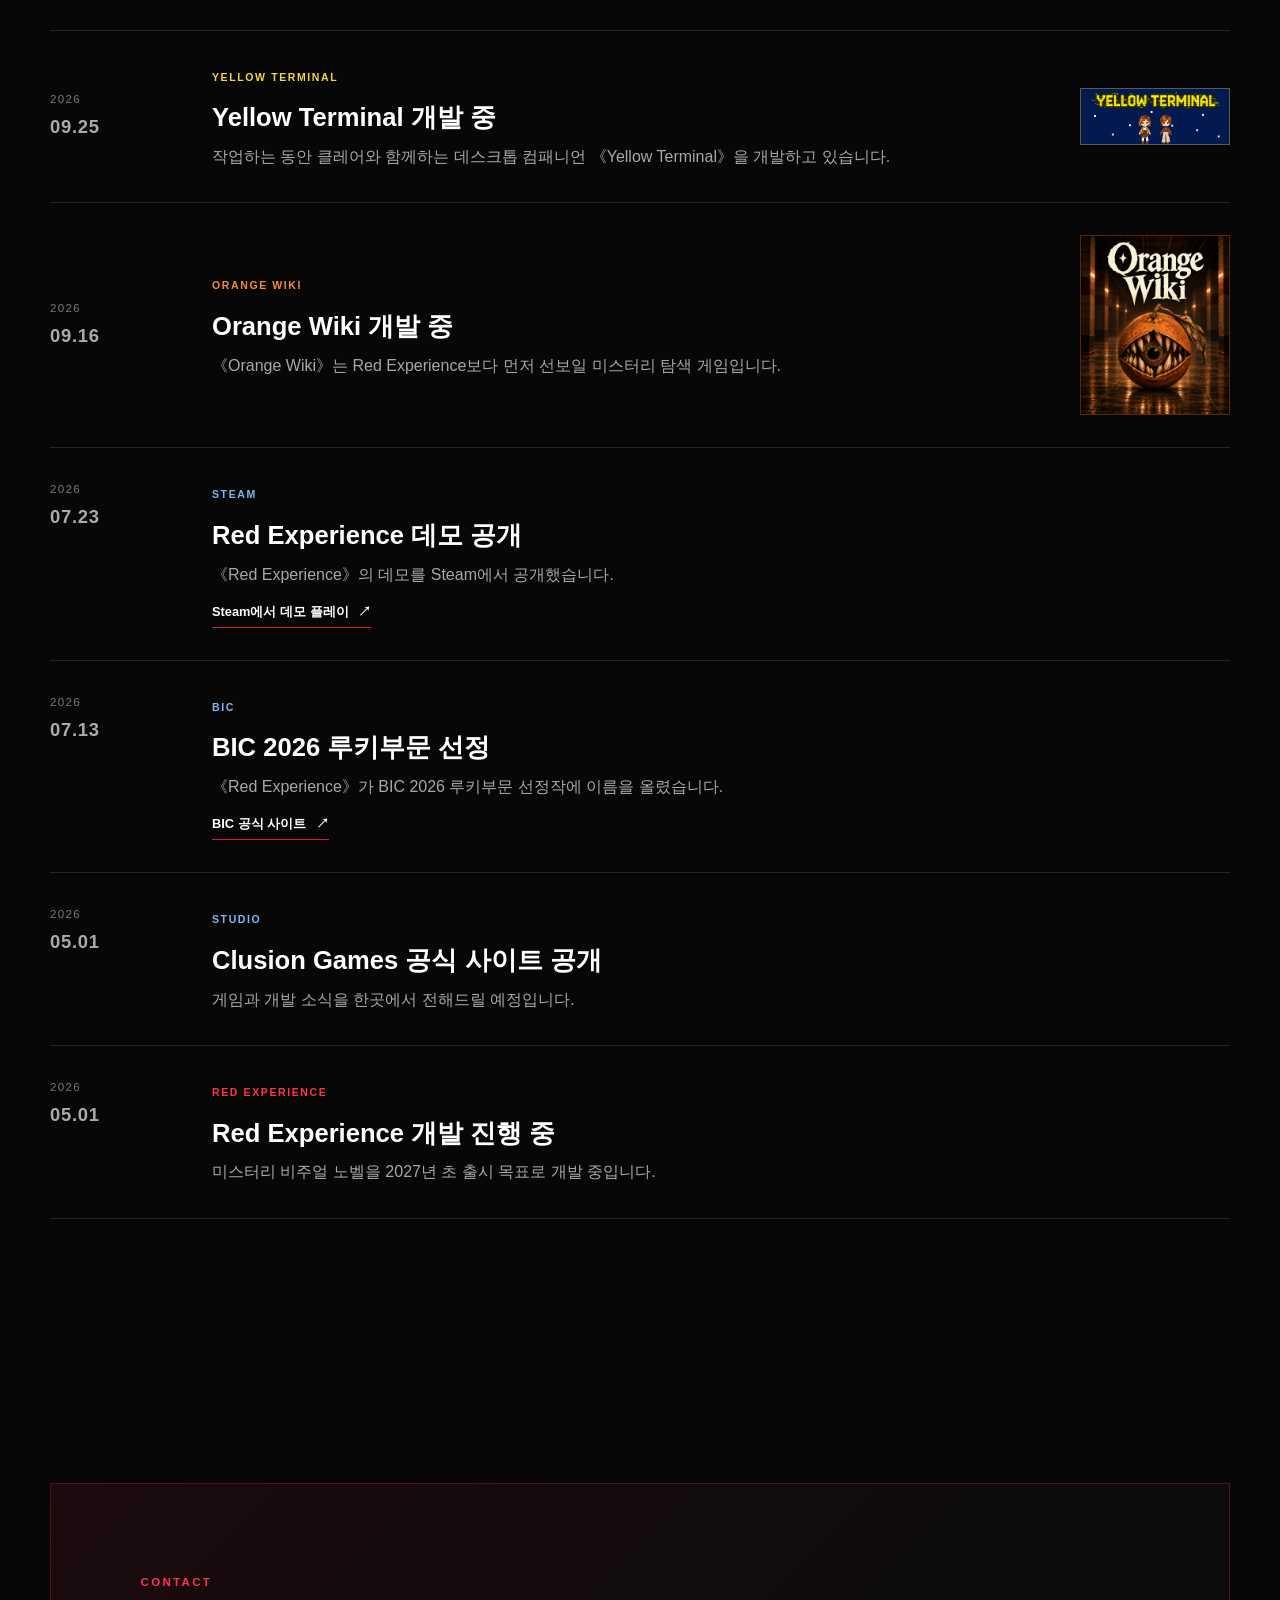
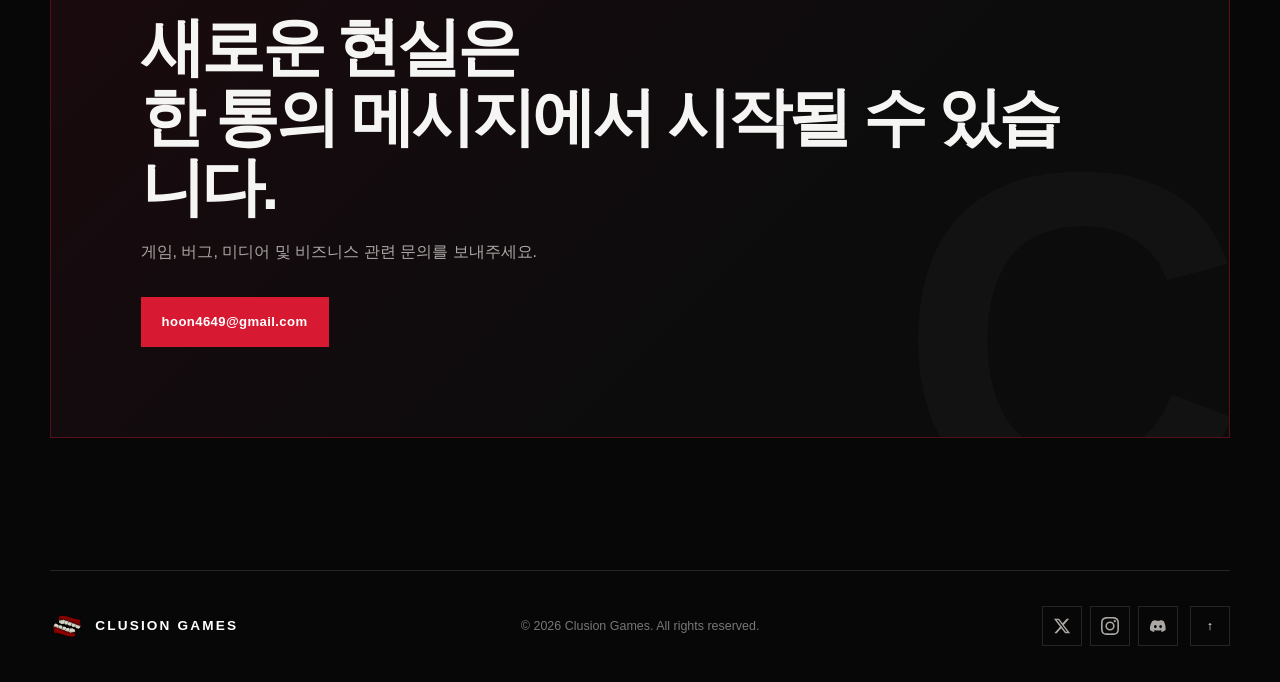
==== commit ba5f16a6: "hh hh" ====
--- a/clusion-games-site/public/index.html
+++ b/clusion-games-site/public/index.html
@@ -36,6 +36,7 @@
       <a href="#games" data-i18n="navGames">GAMES</a>
       <a href="#orangewiki" data-i18n="navOrangeWiki">ORANGE WIKI</a>
       <a href="#yellowterminal">YELLOW TERMINAL</a>
+      <a href="#greenmagician">GREEN MAGICIAN</a>
       <a href="#about" data-i18n="navAbout">ABOUT</a>
       <a href="#photos" data-i18n="navPhotos">PHOTOS</a>
       <a href="#videos" data-i18n="navVideos">VIDEOS</a>
@@ -63,7 +64,7 @@
           <strong data-i18n="heroLine2">A SINGLE REALITY.</strong>
         </h1>
         <p class="hero-description" data-i18n="heroDescription">
-          Clusion Games는 하나의 현실을 넘어서는 이야기와 선택의 경험을 만드는 1인 게임 스튜디오입니다.
+          Clusion Games는 하나의 현실을 넘어서는 이야기와 선택의 경험을 만드는 게임 개발 스튜디오입니다.
         </p>
         <div class="hero-actions">
           <a class="button button-primary" href="https://store.steampowered.com/curator/46209137" target="_blank"
@@ -77,7 +78,7 @@
           <a class="hero-project hero-project-red" href="#games">
             <span>PROJECT 01</span>
             <strong>RED EXPERIENCE</strong>
-            <small data-i18n="heroCardSmall">미스터리 · 탐색 · 비주얼 노벨</small>
+            <small data-i18n="heroCardSmall">생존을 건 데스게임에서 감춰진 진실을 추적합니다.</small>
           </a>
           <a class="hero-project hero-project-orange" href="#orangewiki">
             <span>PROJECT 02</span>
@@ -88,6 +89,11 @@
             <span>PROJECT 03</span>
             <strong>YELLOW TERMINAL</strong>
             <small data-i18n="heroYellowSmall">일상과 함께하는 데스크톱 컴패니언</small>
+          </a>
+          <a class="hero-project hero-project-green" href="#greenmagician">
+            <span>PROJECT 04</span>
+            <strong>GREEN MAGICIAN</strong>
+            <small data-i18n="heroGreenSmall">예지와 마술로 풀어가는 극장의 미스터리</small>
           </a>
         </div>
       </div>
@@ -172,6 +178,33 @@
             <li data-i18n="yellowTerminalFeature2">아이템을 수집하고 클레어와 배경 꾸미기</li>
             <li data-i18n="yellowTerminalFeature3">음악과 환경음으로 채우는 작업 시간</li>
           </ul>
+          <div class="game-actions">
+            <a class="text-link" href="https://store.steampowered.com/app/5286120/Yellow_Terminal/" target="_blank" rel="noopener noreferrer">
+              <span data-i18n="steamPage">Steam 페이지</span><span aria-hidden="true">↗</span>
+            </a>
+          </div>
+        </div>
+      </article>
+    </section>
+
+    <section id="greenmagician" class="games green-magician-section section-shell section-spacing" aria-labelledby="greenmagician-title">
+      <div class="section-heading reveal">
+        <p class="eyebrow" data-i18n="greenMagicianEyebrow">PROJECT 04</p>
+        <h2 id="greenmagician-title">GREEN MAGICIAN</h2>
+      </div>
+      <article class="game-feature green-magician-feature reveal">
+        <div class="game-image">
+          <img src="assets/green-magician-title-screen.png" alt="Green Magician 타이틀과 극장 관객이 보이는 게임 화면" width="1919" height="1068" loading="lazy" />
+          <span class="status-badge green-status" data-i18n="statusValue">개발 중</span>
+        </div>
+        <div class="game-copy">
+          <p class="game-lead" data-i18n="greenMagicianLead">끝나지 않는 공연, 마술로 바꾸는 미래.</p>
+          <p data-i18n="greenMagicianBody">《Green Magician》은 낡은 극장을 무대로 한 1인칭 마술·심리 미스터리입니다. 낮에는 공연을 준비하고 밤에는 관객을 마주하며, 짧은 예지와 반복되는 공연 속 단서를 통해 무대에 숨은 비밀을 밝혀갑니다.</p>
+          <ul class="feature-list green-feature-list">
+            <li data-i18n="greenMagicianFeature1">관객을 관찰하고 소품을 준비하는 마술 공연</li>
+            <li data-i18n="greenMagicianFeature2">가까운 미래를 엿보고 다음 행동을 결정하는 예지</li>
+            <li data-i18n="greenMagicianFeature3">반복되는 공연과 PSX풍 3D로 그려낸 기묘한 극장</li>
+          </ul>
         </div>
       </article>
     </section>
@@ -183,7 +216,7 @@
       </div>
       <div class="about-grid">
         <p class="about-lead reveal" data-i18n="aboutLead">
-          Clusion Games는 이야기를 중심으로 한 게임을 개발하는 1인 인디 게임 스튜디오입니다.
+          Clusion Games는 이야기 중심의 게임을 만드는 개발 스튜디오입니다.
         </p>
         <div class="about-body reveal">
           <p data-i18n="aboutBody1">
@@ -287,6 +320,14 @@
         <h2 id="news-title" data-i18n="newsTitle">개발 소식</h2>
       </div>
       <div class="news-list reveal">
+        <article>
+          <time datetime="2026-10-03"><span class="date-year">2026</span><span class="date-day">10.03</span></time>
+          <div>
+            <span class="news-tag green-news-tag">GREEN MAGICIAN</span>
+            <h3 data-i18n="newsGreenTitle">Green Magician 개발 중</h3>
+            <p data-i18n="newsGreenBody">마술과 예지, 반복되는 공연을 다루는 심리 미스터리 《Green Magician》을 개발하고 있습니다.</p>
+          </div>
+        </article>
         <article class="news-with-image">
           <time datetime="2026-09-25"><span class="date-year">2026</span><span class="date-day">09.25</span></time>
           <div>
--- a/clusion-games-site/public/styles.css
+++ b/clusion-games-site/public/styles.css
@@ -70,8 +70,8 @@
 .site-header.scrolled { background: rgba(7,7,7,.84); backdrop-filter: blur(18px); border-color: var(--line); }
 .brand { display: inline-flex; align-items: center; gap: .7rem; font-size: .85rem; font-weight: 800; letter-spacing: .16em; }
 .brand img { flex: 0 0 auto; }
-.site-nav { display: flex; align-items: center; gap: clamp(.8rem, 1.5vw, 2rem); }
-.site-nav a { color: var(--muted); font-size: .75rem; letter-spacing: .16em; font-weight: 750; transition: color .2s; }
+.site-nav { display: flex; align-items: center; gap: clamp(.6rem, .8vw, 1rem); }
+.site-nav a { color: var(--muted); font-size: .72rem; letter-spacing: .1em; font-weight: 750; transition: color .2s; }
 .site-nav a:hover, .site-nav a:focus-visible { color: white; }
 .language-select {
   border: 1px solid var(--line); background: var(--panel); color: var(--text); border-radius: 999px;
@@ -114,6 +114,7 @@
 .hero-project-red span { color: var(--red-bright); }
 .hero-project-orange span { color: #f18a3a; }
 .hero-project-yellow span { color: #f2d447; }
+.hero-project-green span { color: #79d99b; }
 
 .section-heading { display: grid; grid-template-columns: .7fr 1.3fr; gap: 2rem; align-items: end; margin-bottom: 3.2rem; }
 .section-heading .eyebrow { margin: 0; }
@@ -150,10 +151,21 @@
 .yellow-terminal-feature .game-image img { height: auto; object-fit: contain; }
 .yellow-status { background: #f2d447; color: #19170a; }
 .yellow-feature-list li::before { background: #f2d447; }
+.yellow-terminal-feature .text-link { border-color: #f2d447; }
 .yellow-trailer-title { color: #f2d447; }
 .red-trailer-title { color: var(--red-bright); }
 .news-image.yellow-news-image { aspect-ratio: 462 / 174; background: #051b4d; border-color: rgba(242, 212, 71, .35); }
 .news-image.yellow-news-image img { object-fit: contain; }
+
+.green-magician-section { scroll-margin-top: var(--header-height); }
+.green-magician-section .eyebrow { color: #79d99b; }
+.green-magician-feature { border-color: rgba(121, 217, 155, .42); background: linear-gradient(135deg, #0c1b12, #111113 68%); }
+.green-magician-feature .game-image { display: flex; align-items: center; min-height: 0; background: #080e0b; }
+.green-magician-feature .game-image::after { display: none; }
+.green-magician-feature .game-image img { height: auto; object-fit: contain; }
+.green-magician-feature:hover .game-image img { transform: none; }
+.green-status { background: #79d99b; color: #0c1b12; }
+.green-feature-list li::before { background: #79d99b; }
 
 .about { border-top: 1px solid var(--line); }
 .about-grid { display: grid; grid-template-columns: 1fr 1fr; gap: clamp(3rem, 8vw, 8rem); }
@@ -196,6 +208,7 @@
 .red-news-tag { color: var(--red-bright); }
 .orange-news-tag { color: #f18a3a; }
 .yellow-news-tag { color: #f2d447; }
+.green-news-tag { color: #79d99b; }
 .news-list h3 { margin: .45rem 0 .35rem; color: #fff; font-size: clamp(1.2rem, 2vw, 1.6rem); }
 .news-list p { margin: 0; color: var(--muted); }
 .news-list .text-link { margin-top: .8rem; font-size: .8rem; }
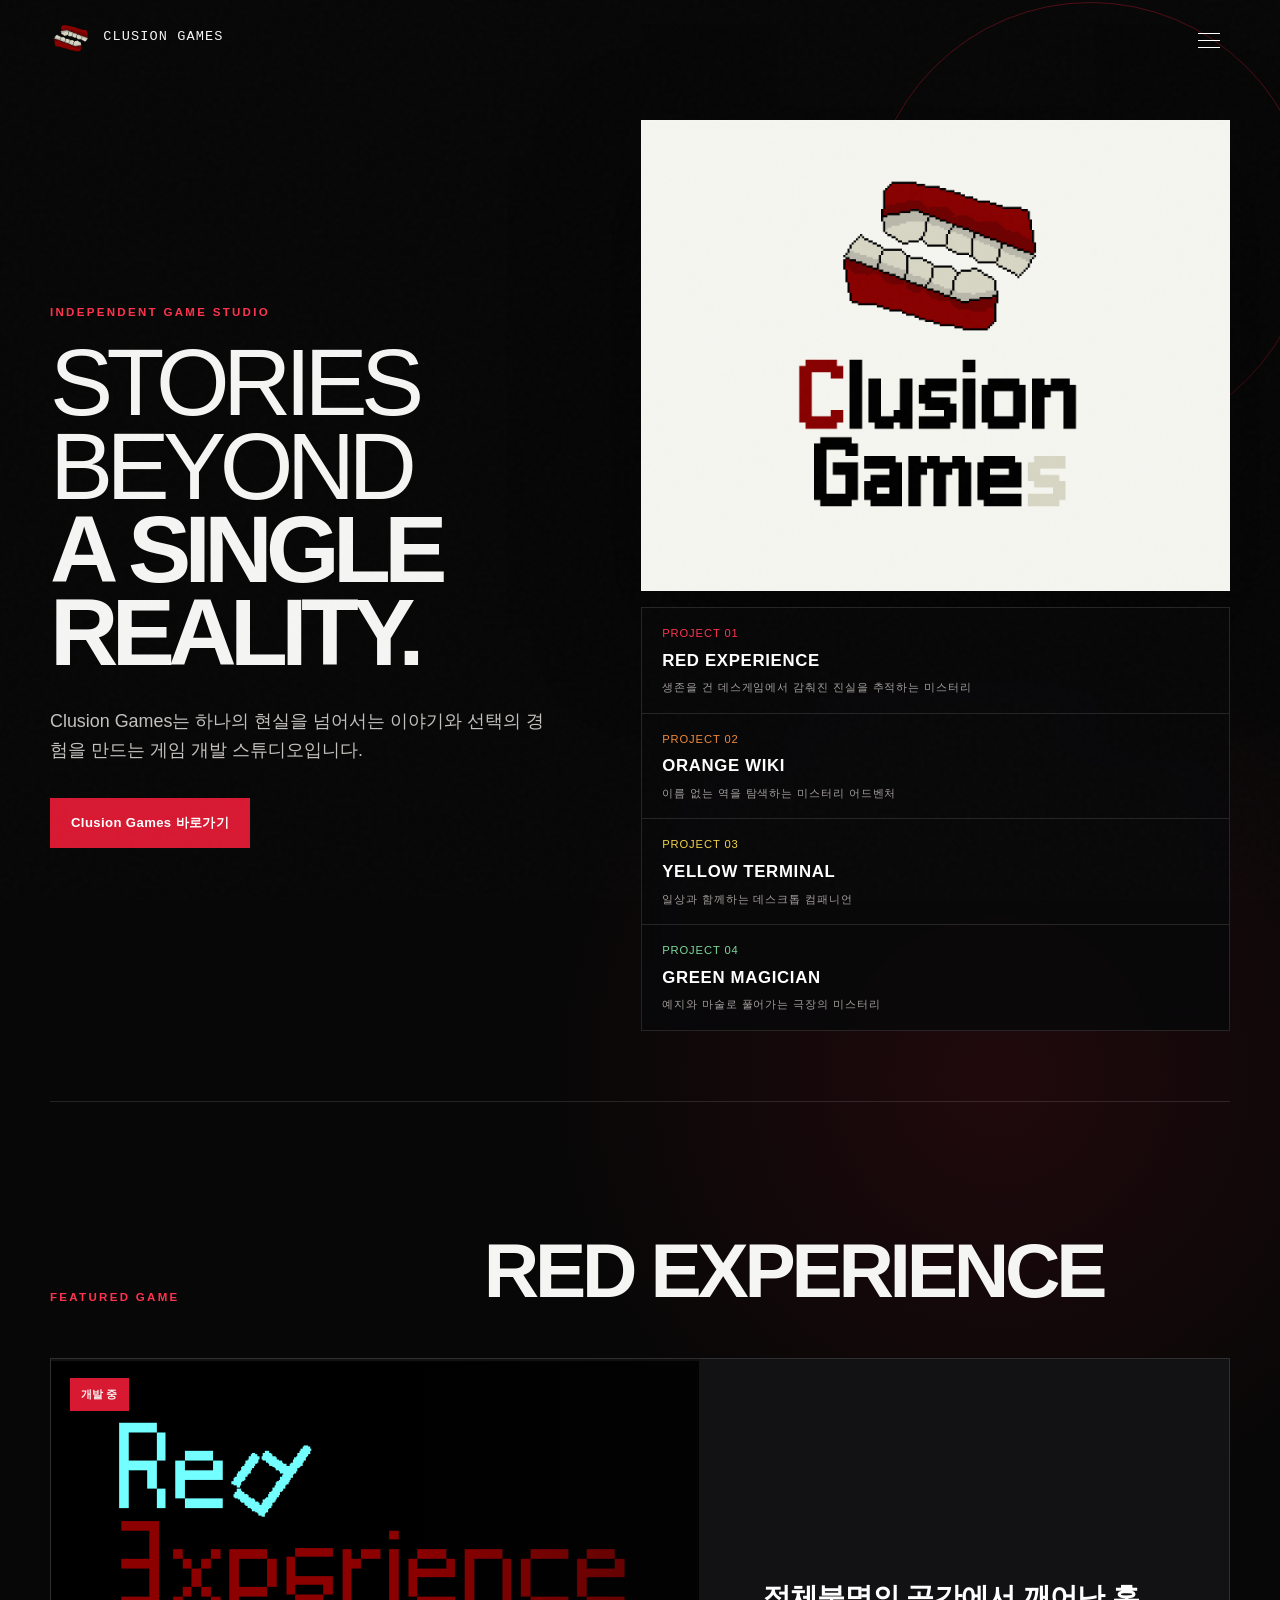
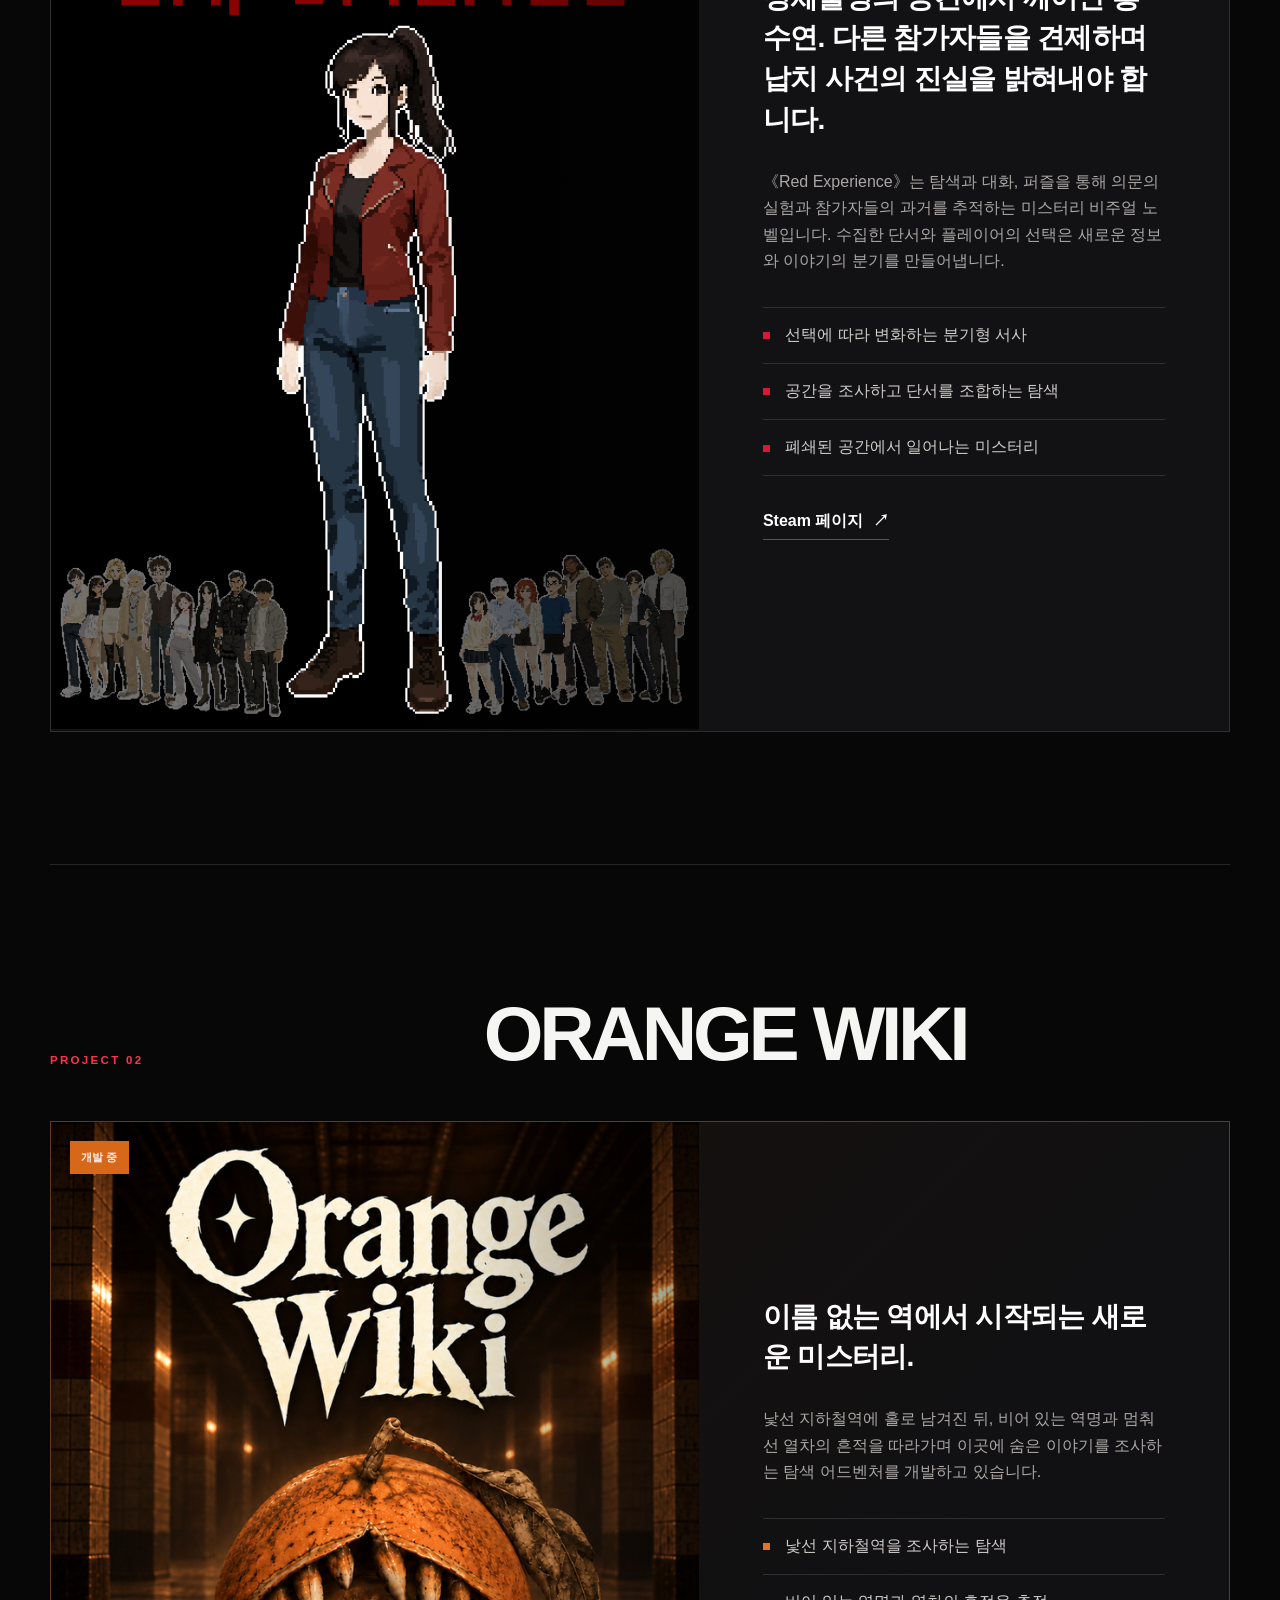
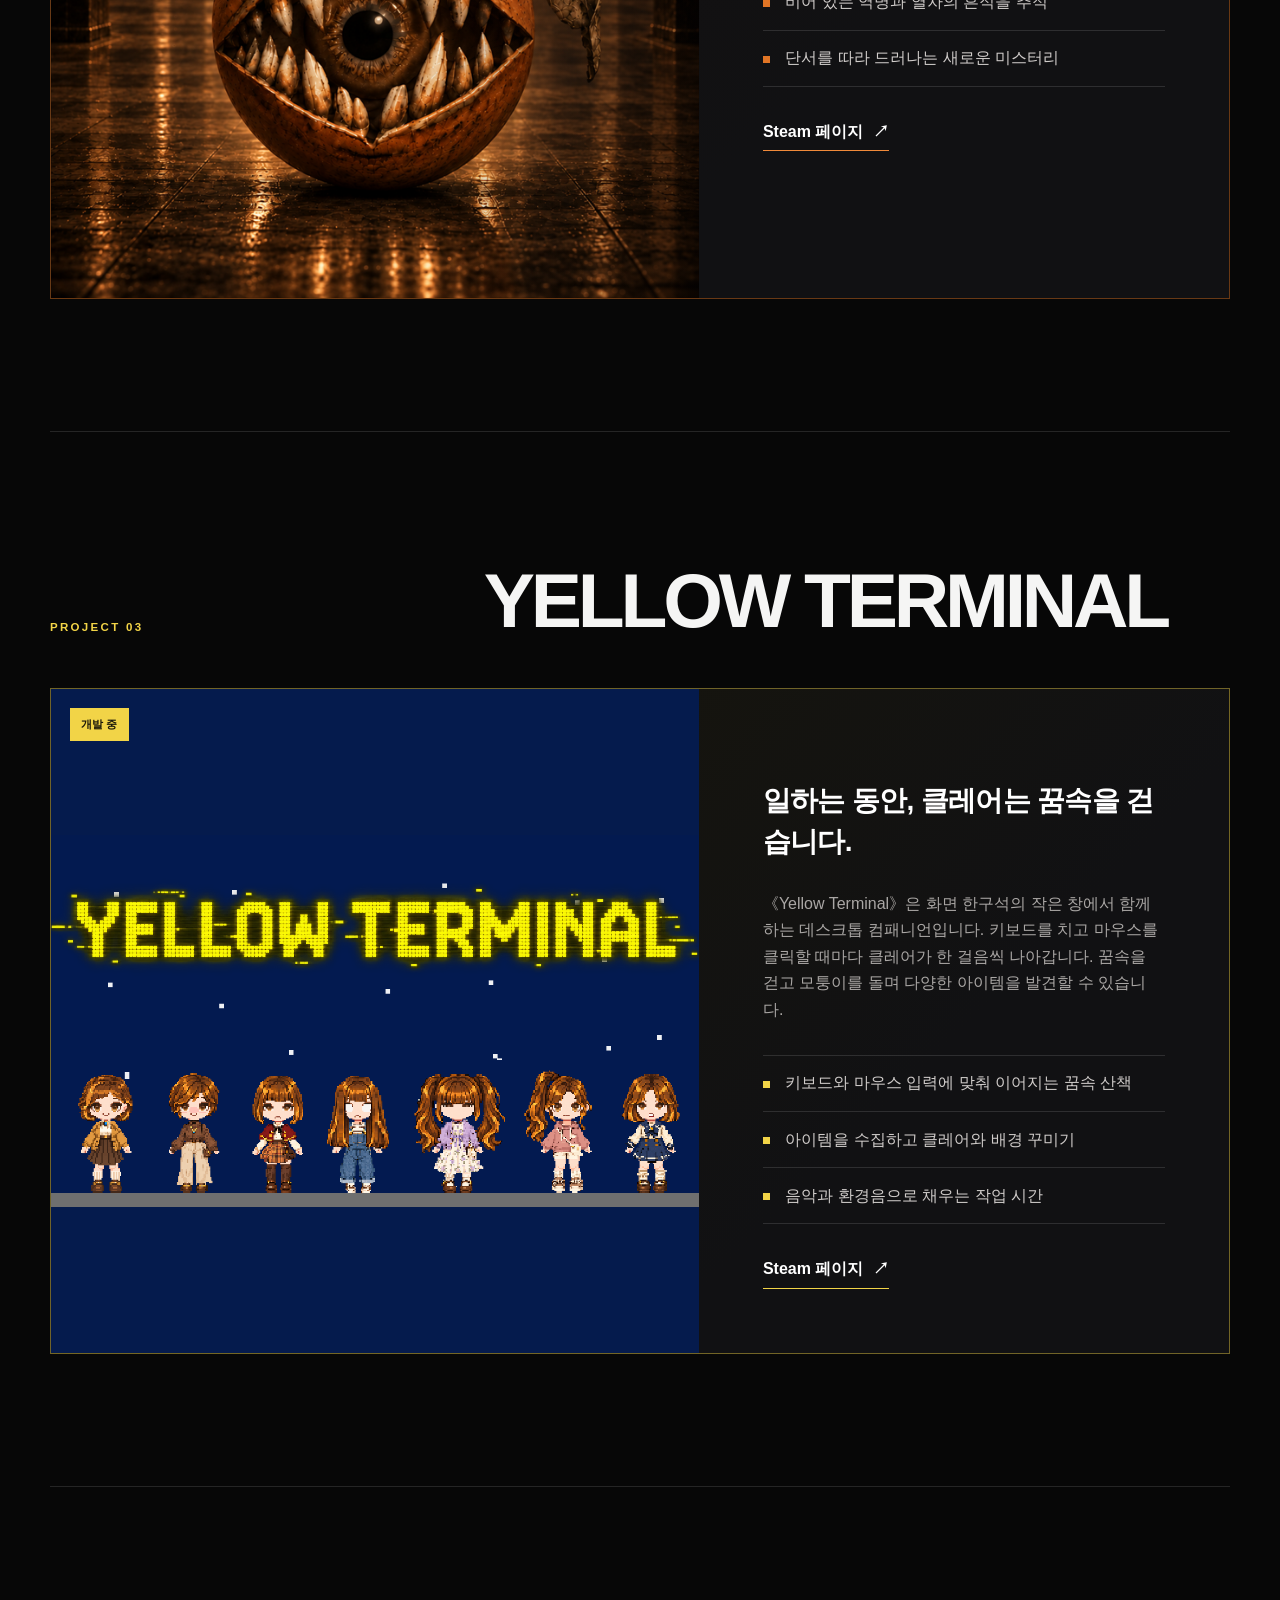
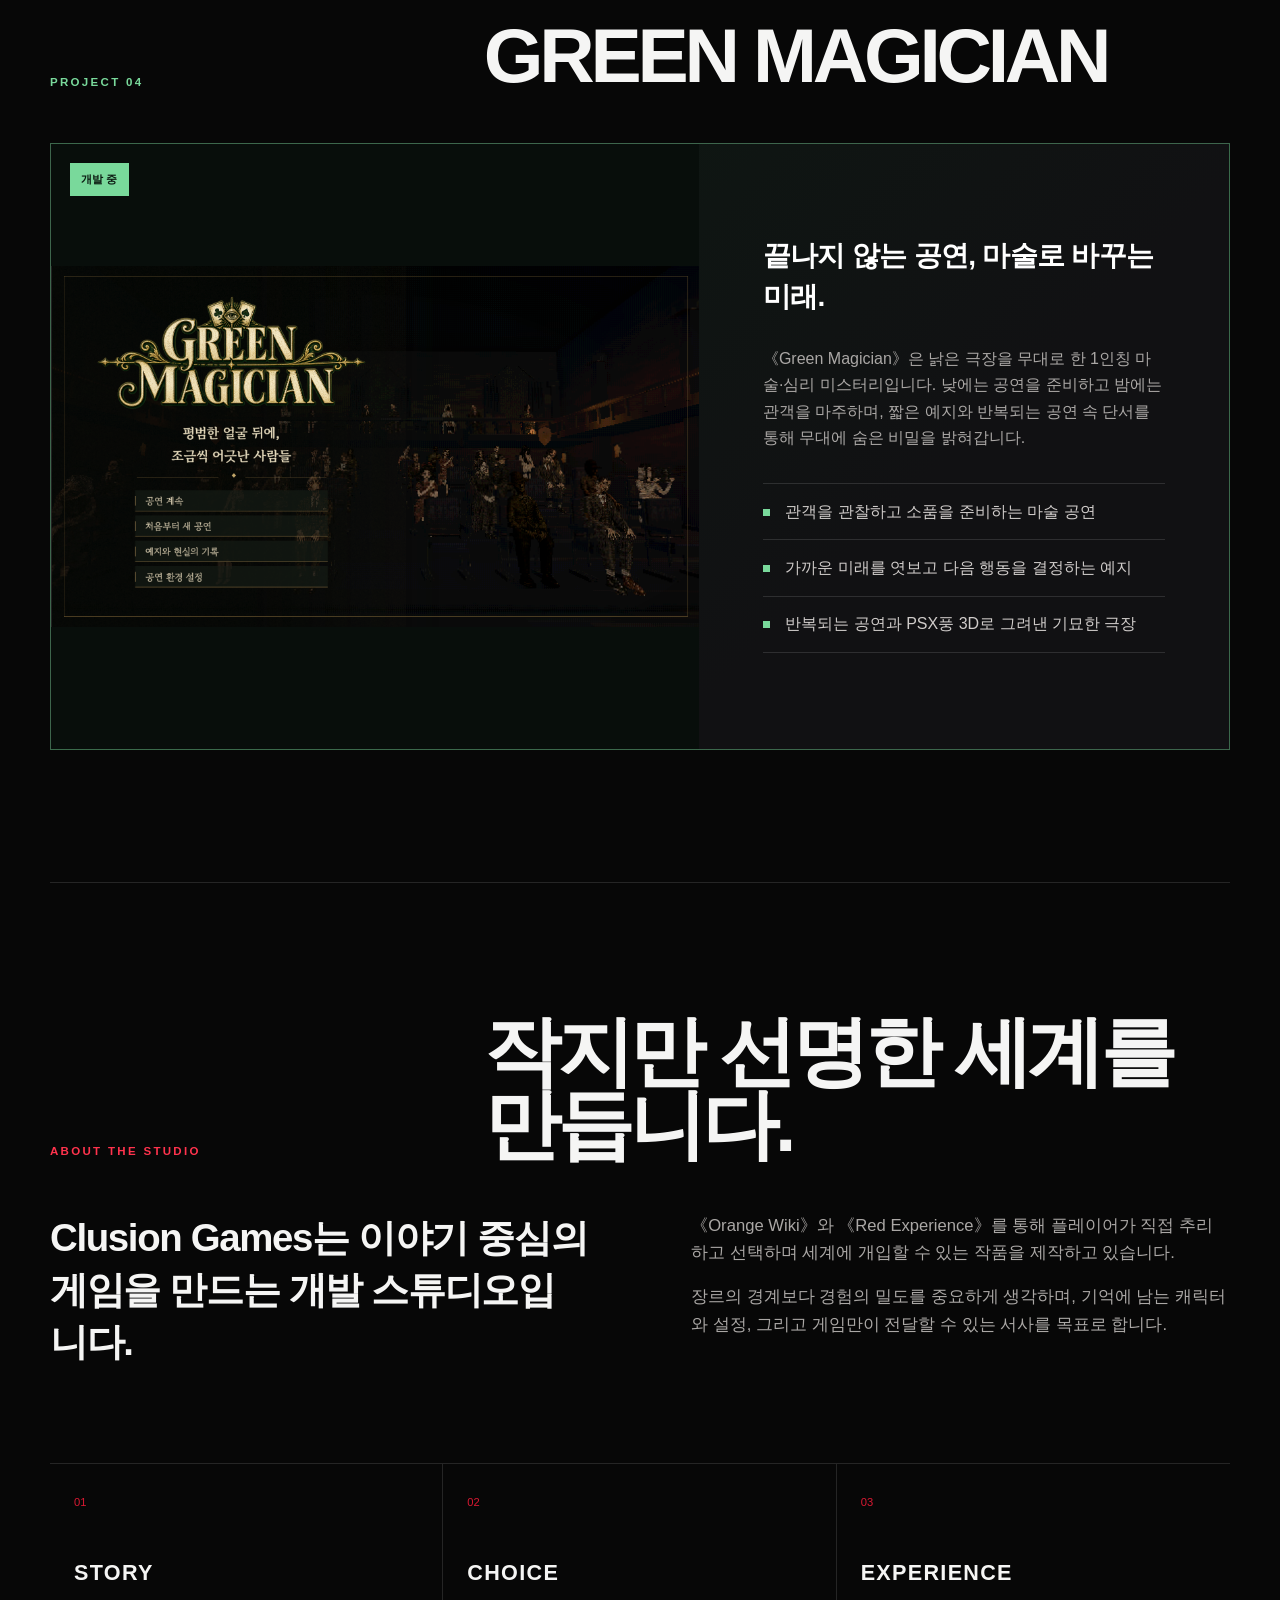
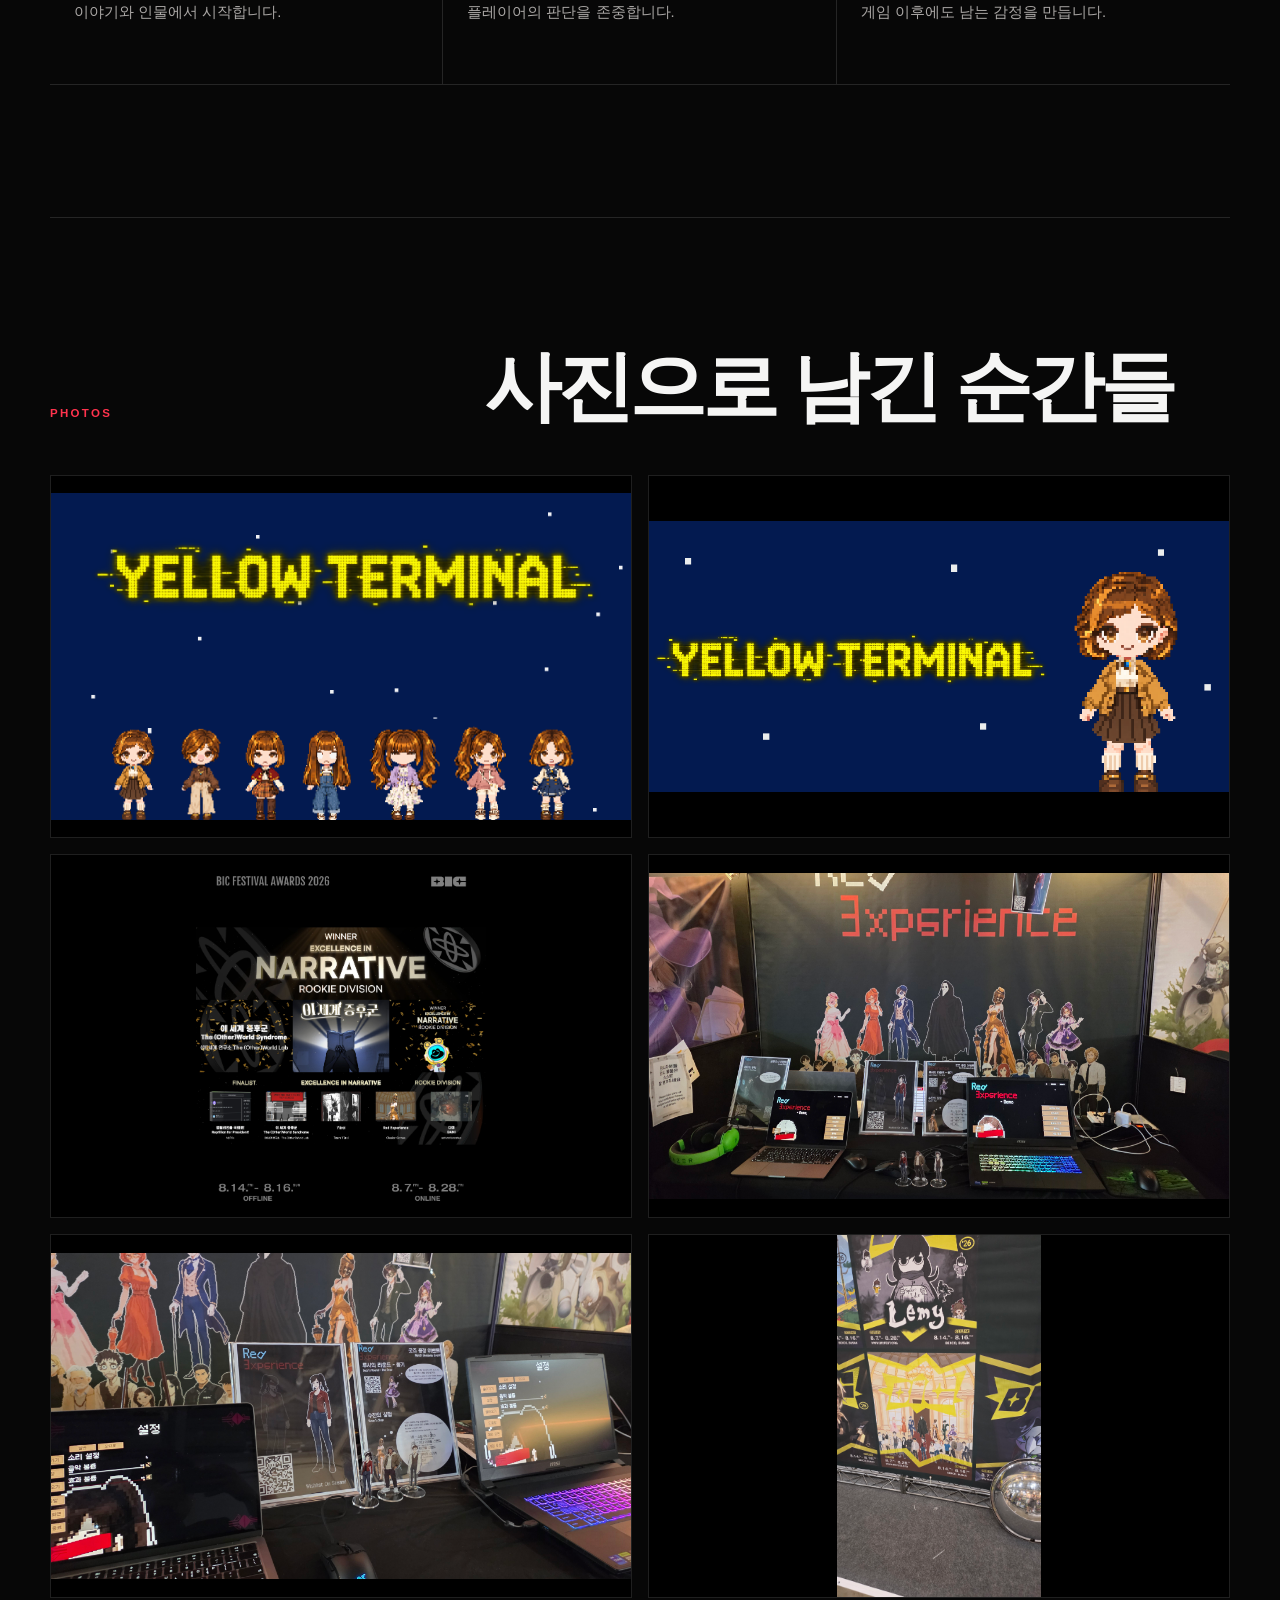
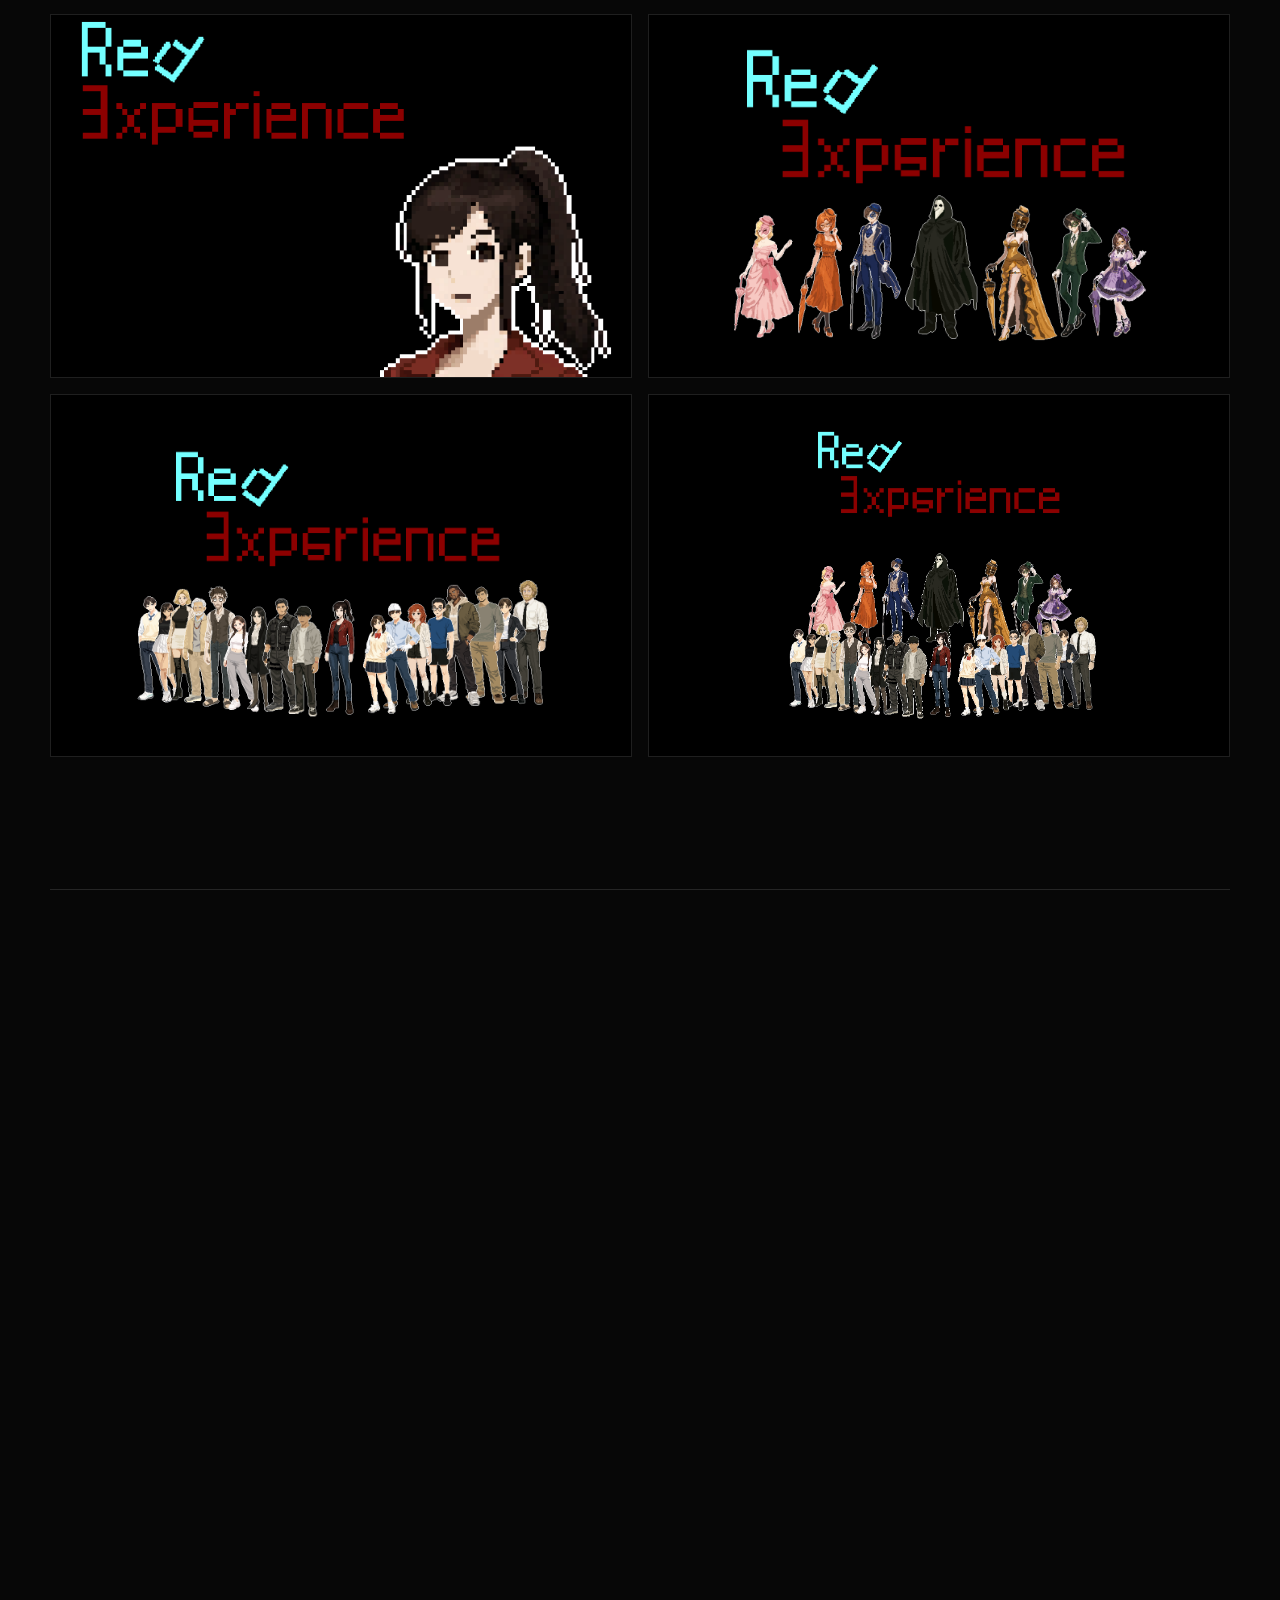
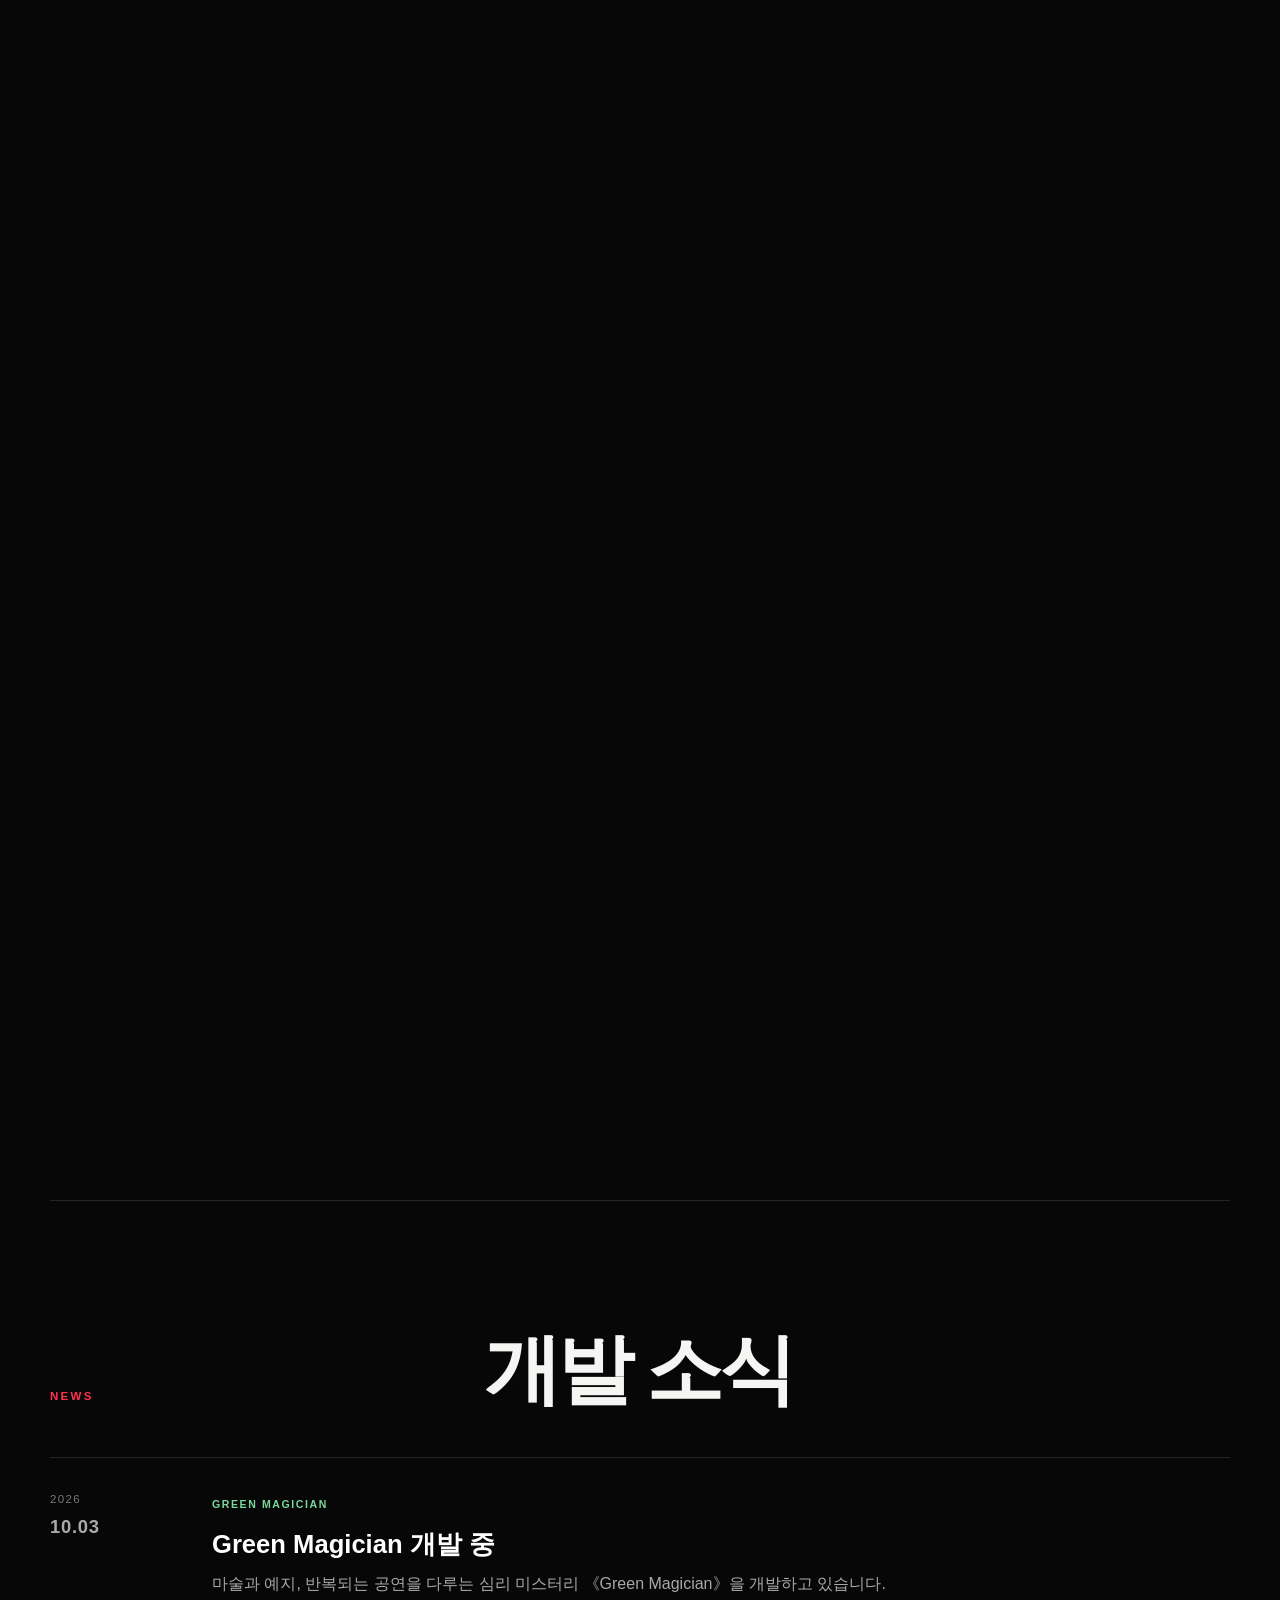
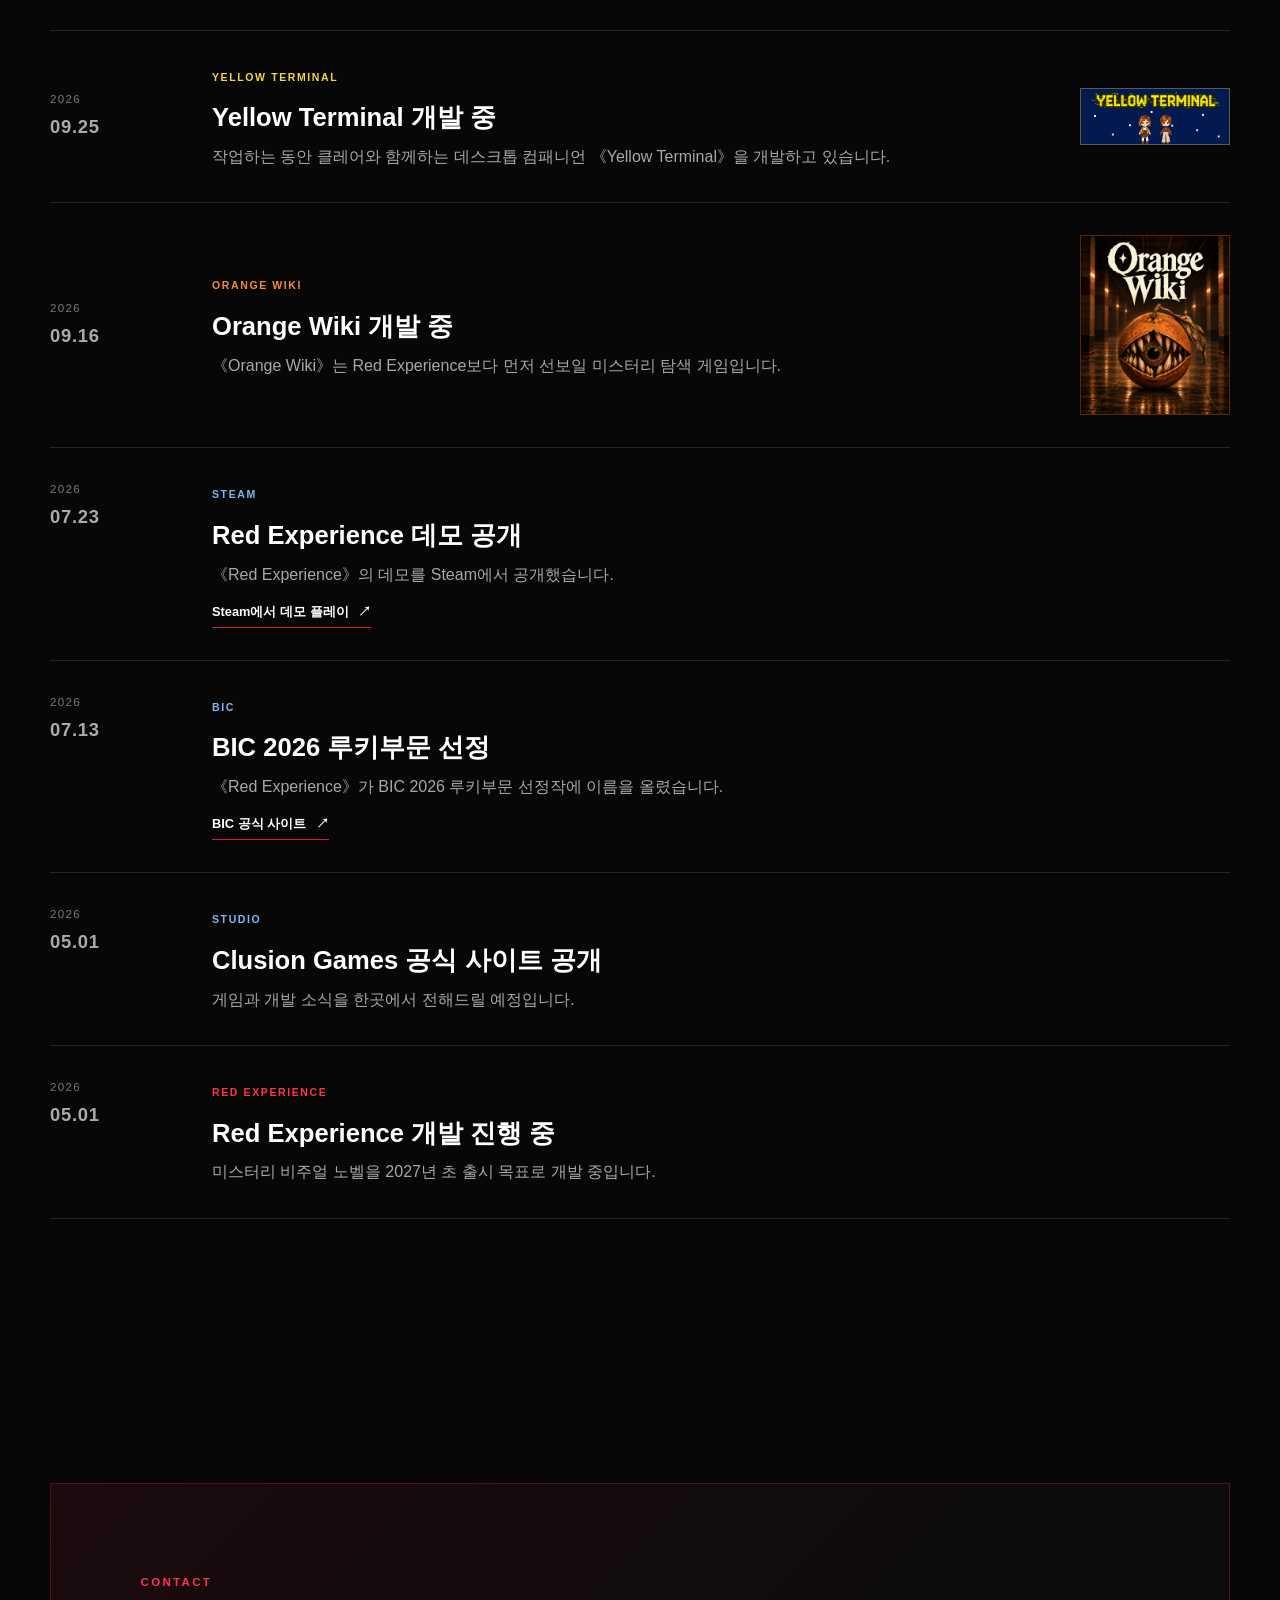
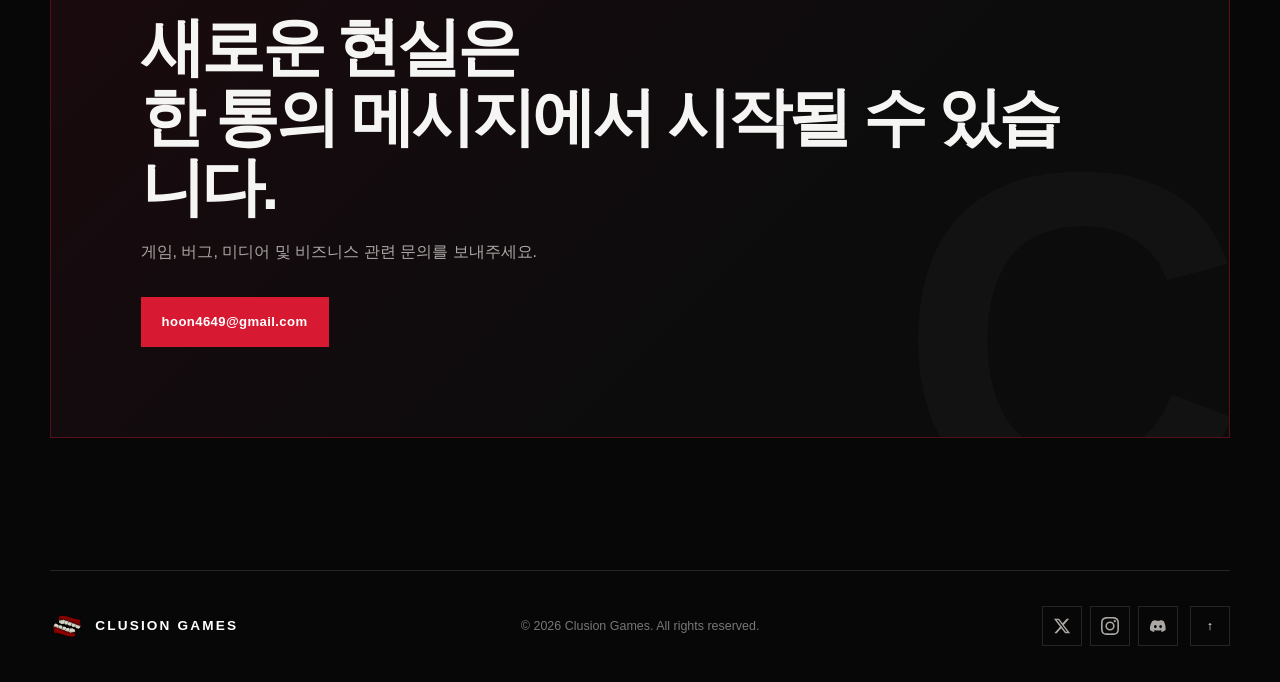
==== commit 7a8db4ec: "fa adsf" ====
--- a/clusion-games-site/public/index.html
+++ b/clusion-games-site/public/index.html
@@ -78,7 +78,7 @@
           <a class="hero-project hero-project-red" href="#games">
             <span>PROJECT 01</span>
             <strong>RED EXPERIENCE</strong>
-            <small data-i18n="heroCardSmall">생존을 건 데스게임에서 감춰진 진실을 추적합니다.</small>
+            <small data-i18n="heroCardSmall">생존을 건 데스게임에서 감춰진 진실을 추적하는 미스터리</small>
           </a>
           <a class="hero-project hero-project-orange" href="#orangewiki">
             <span>PROJECT 02</span>
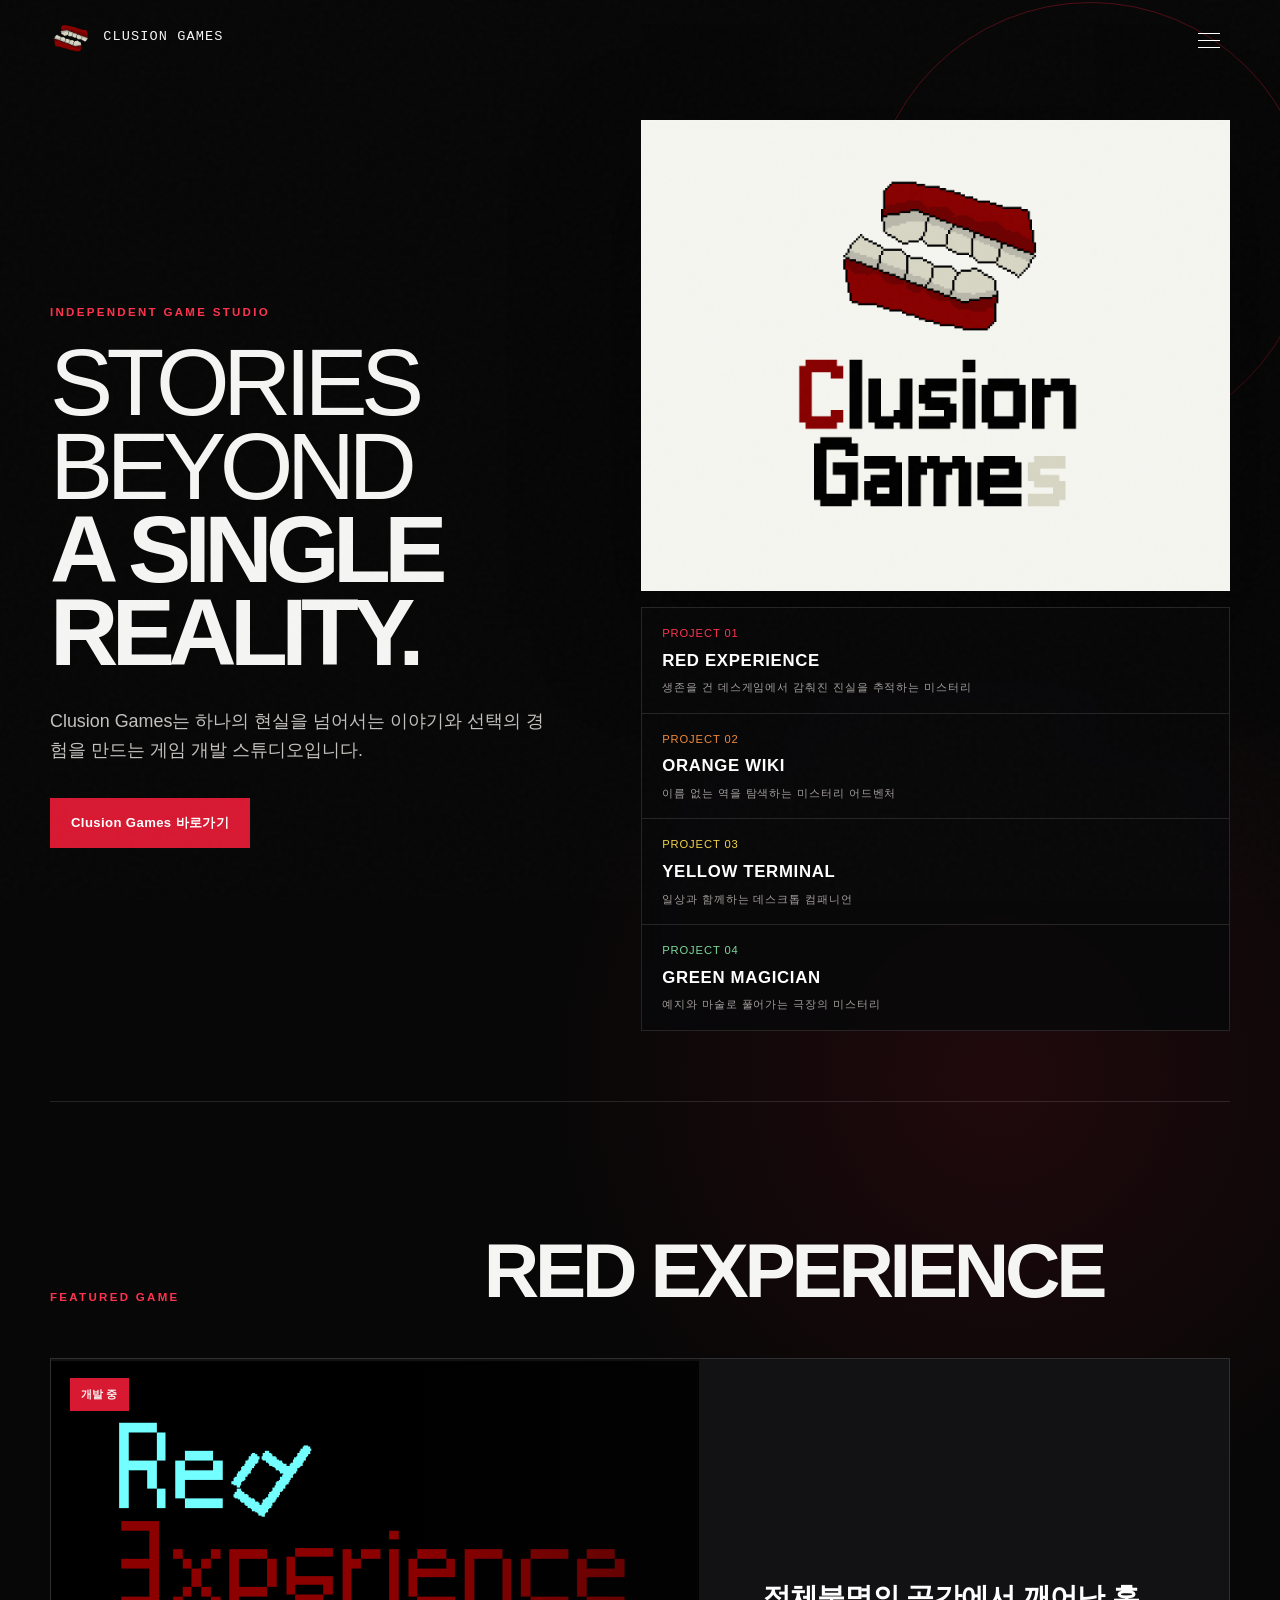
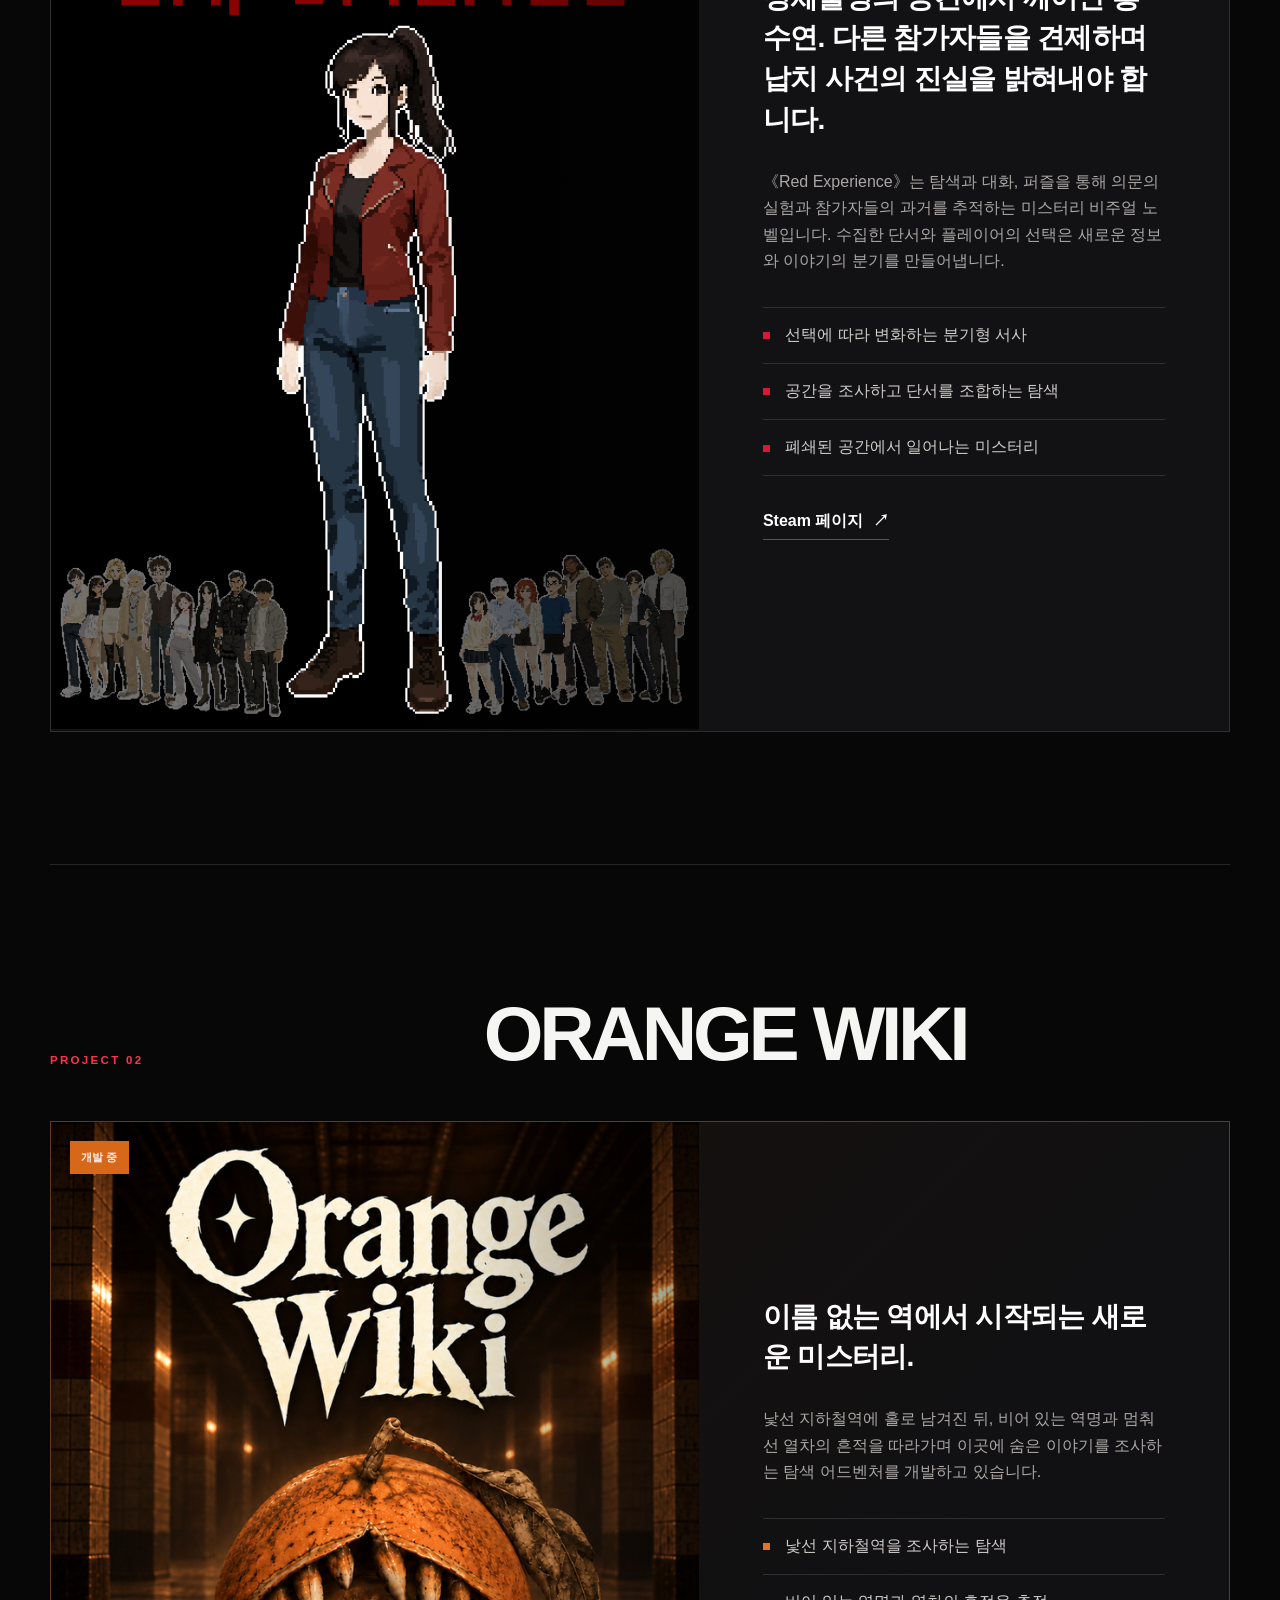
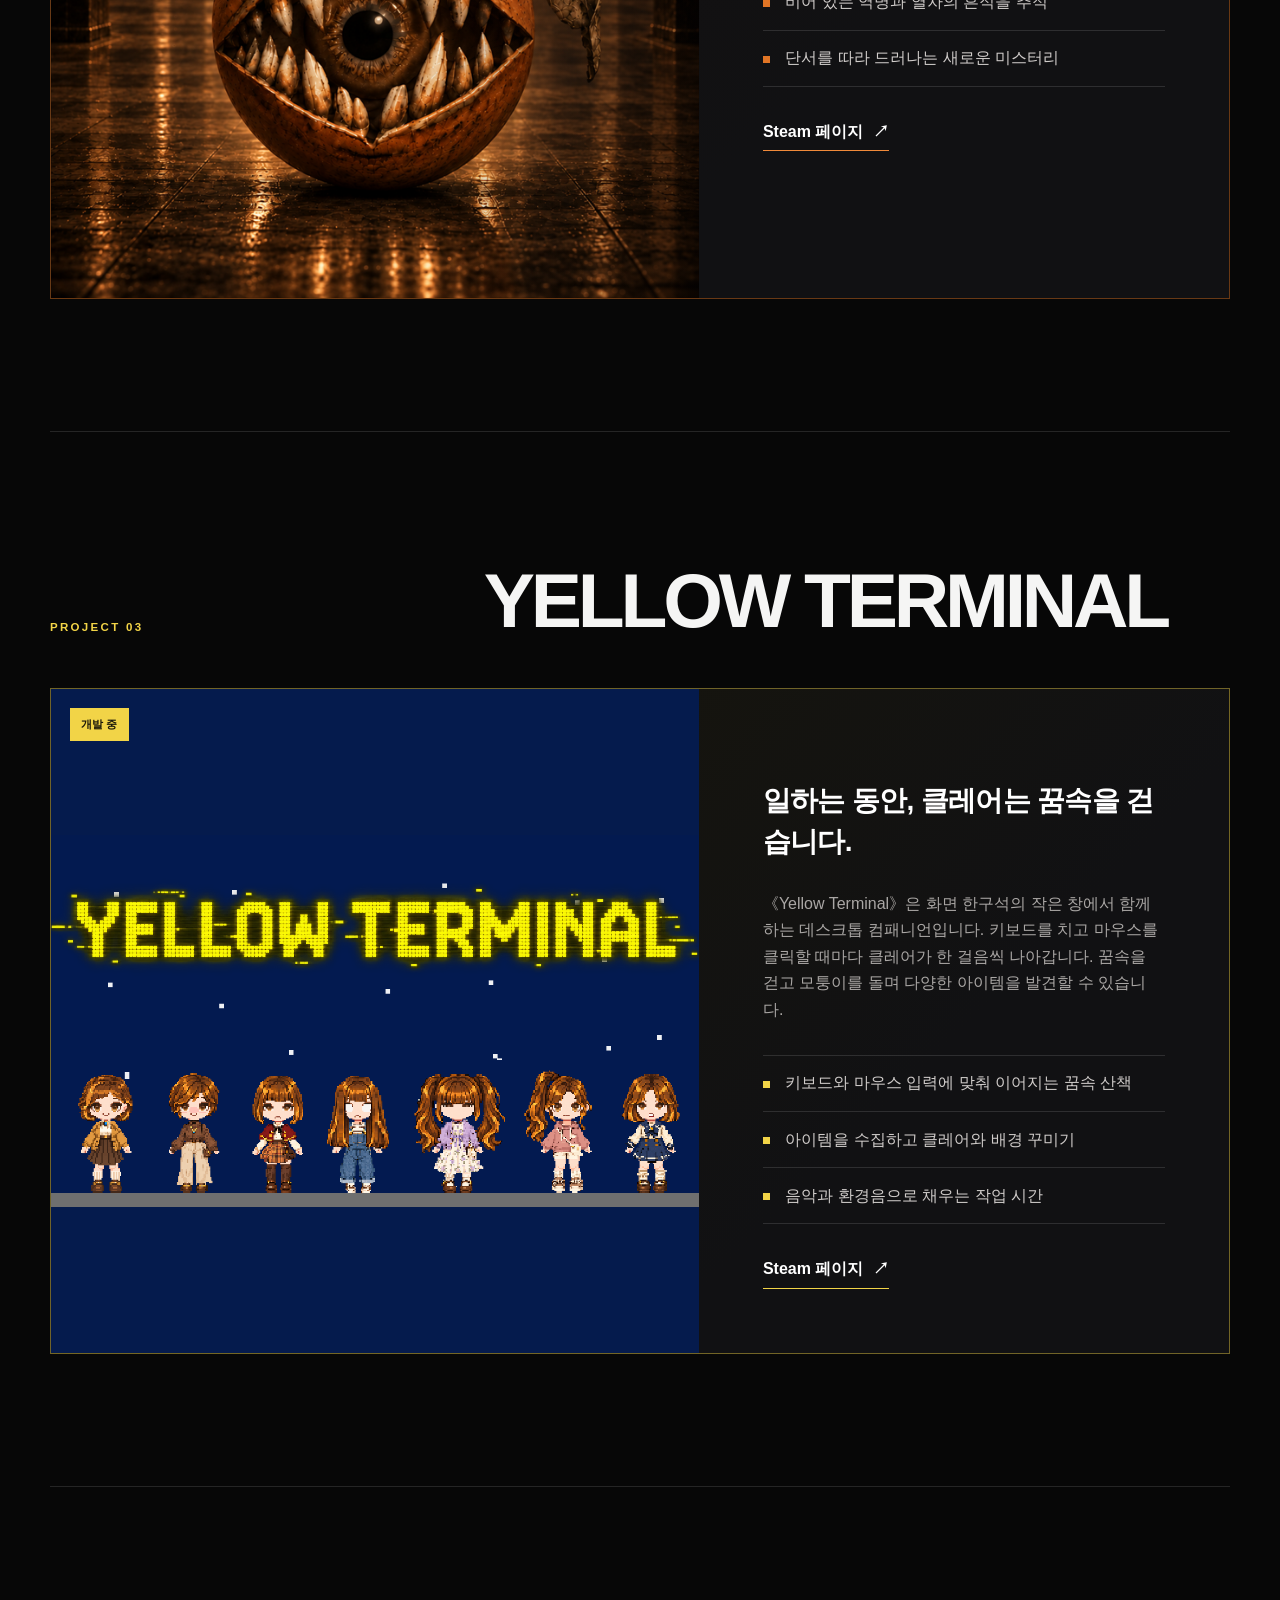
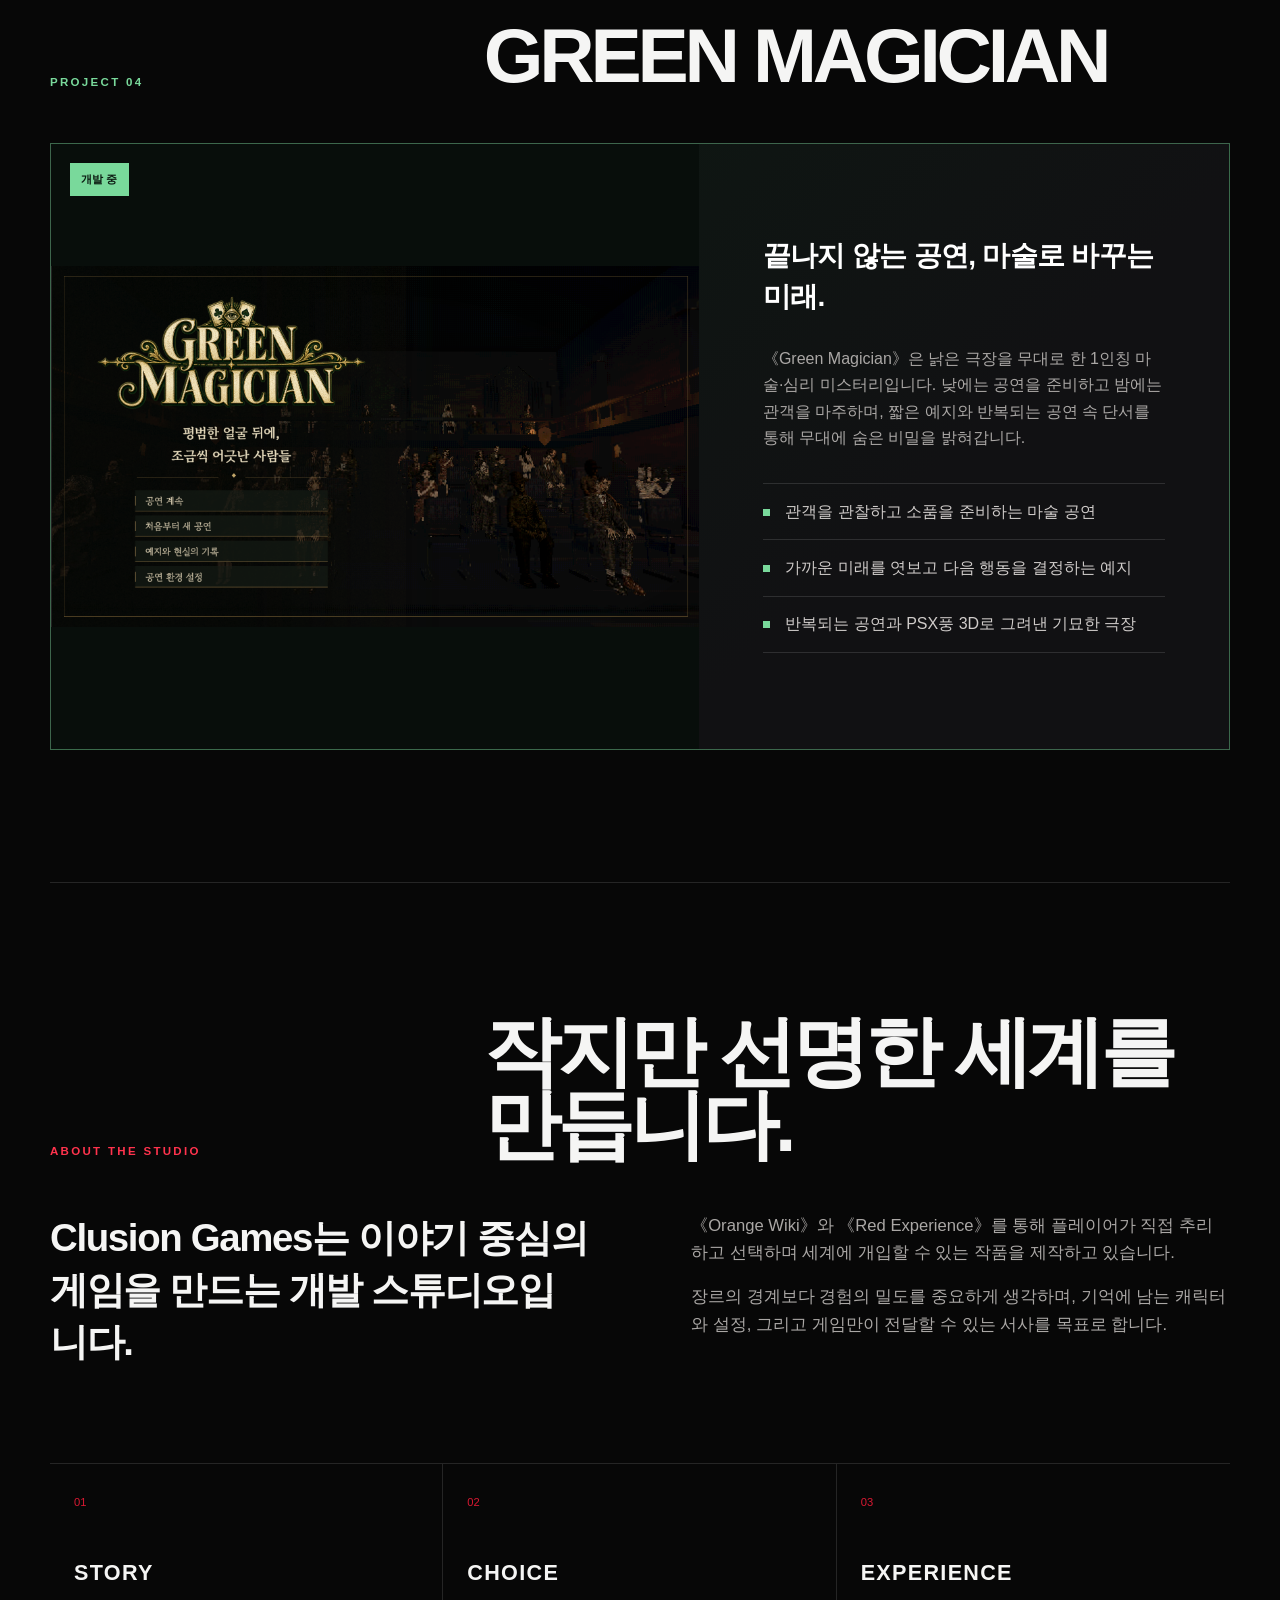
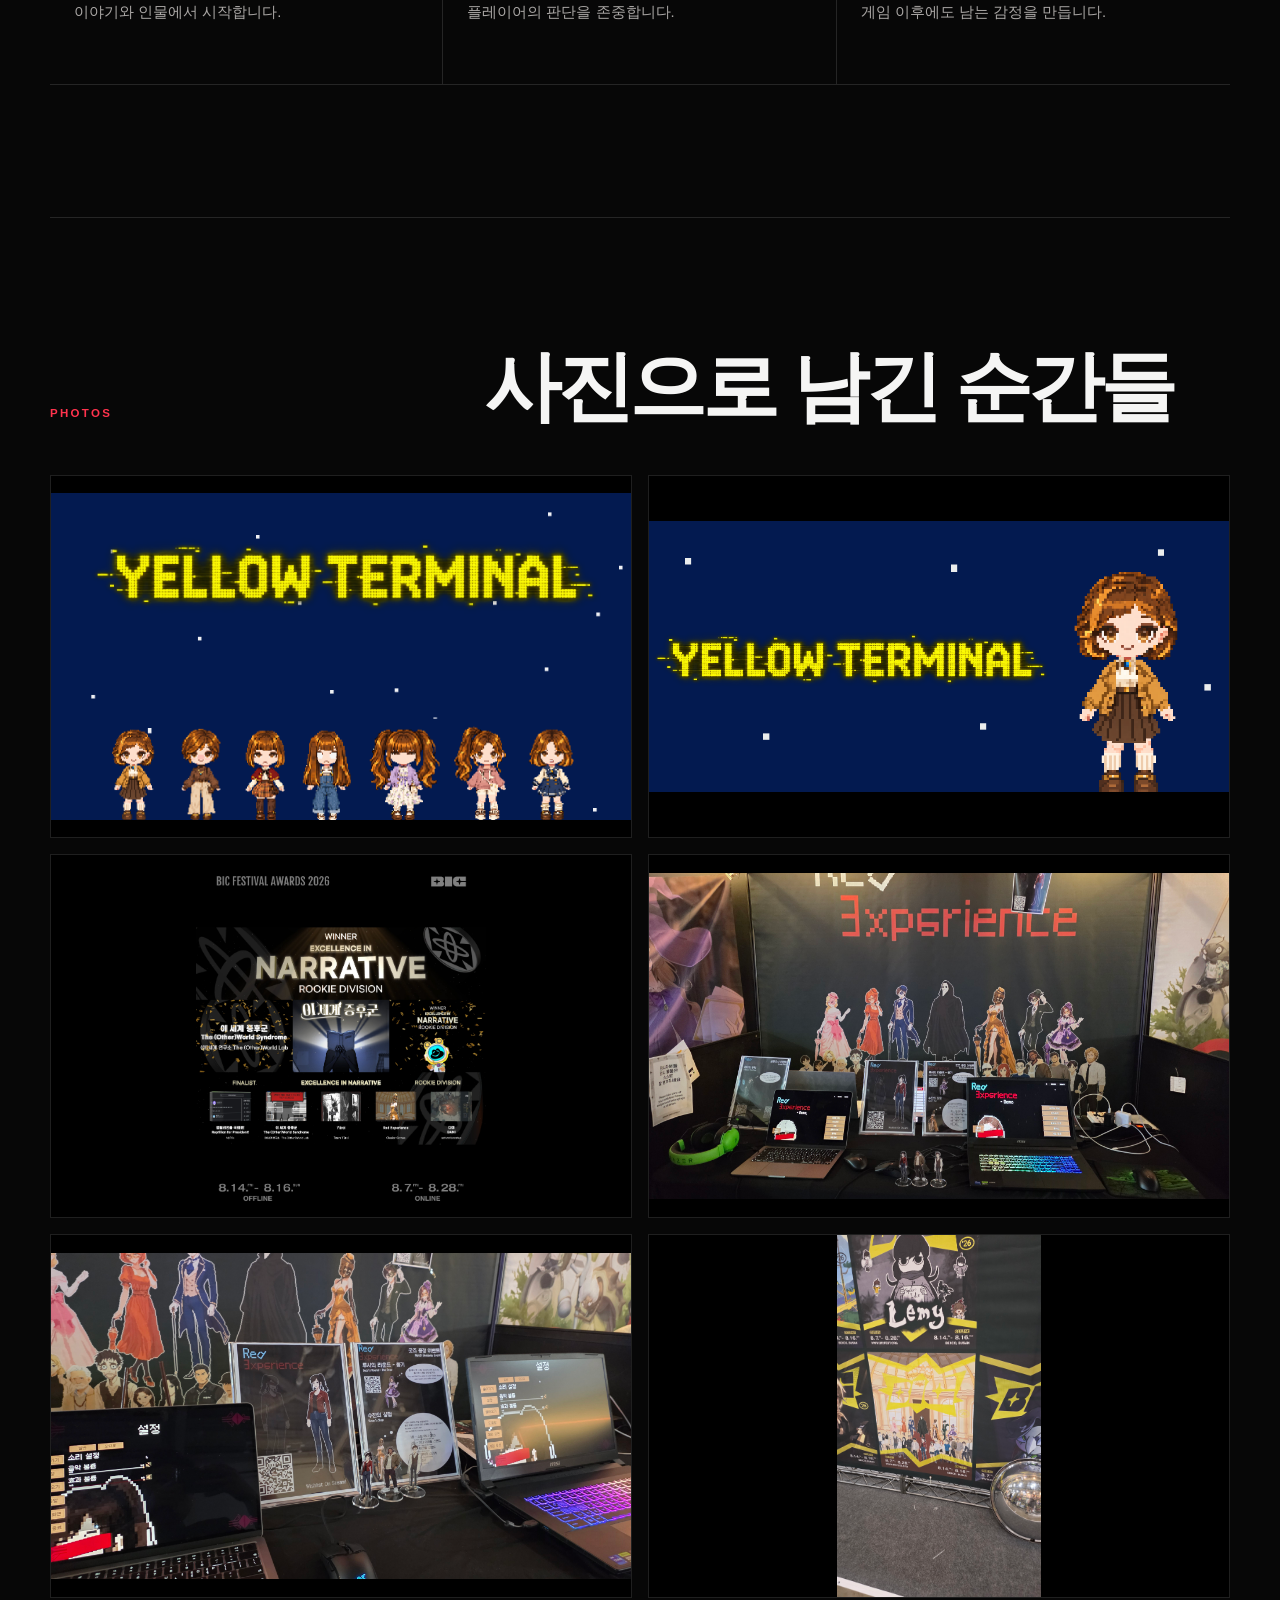
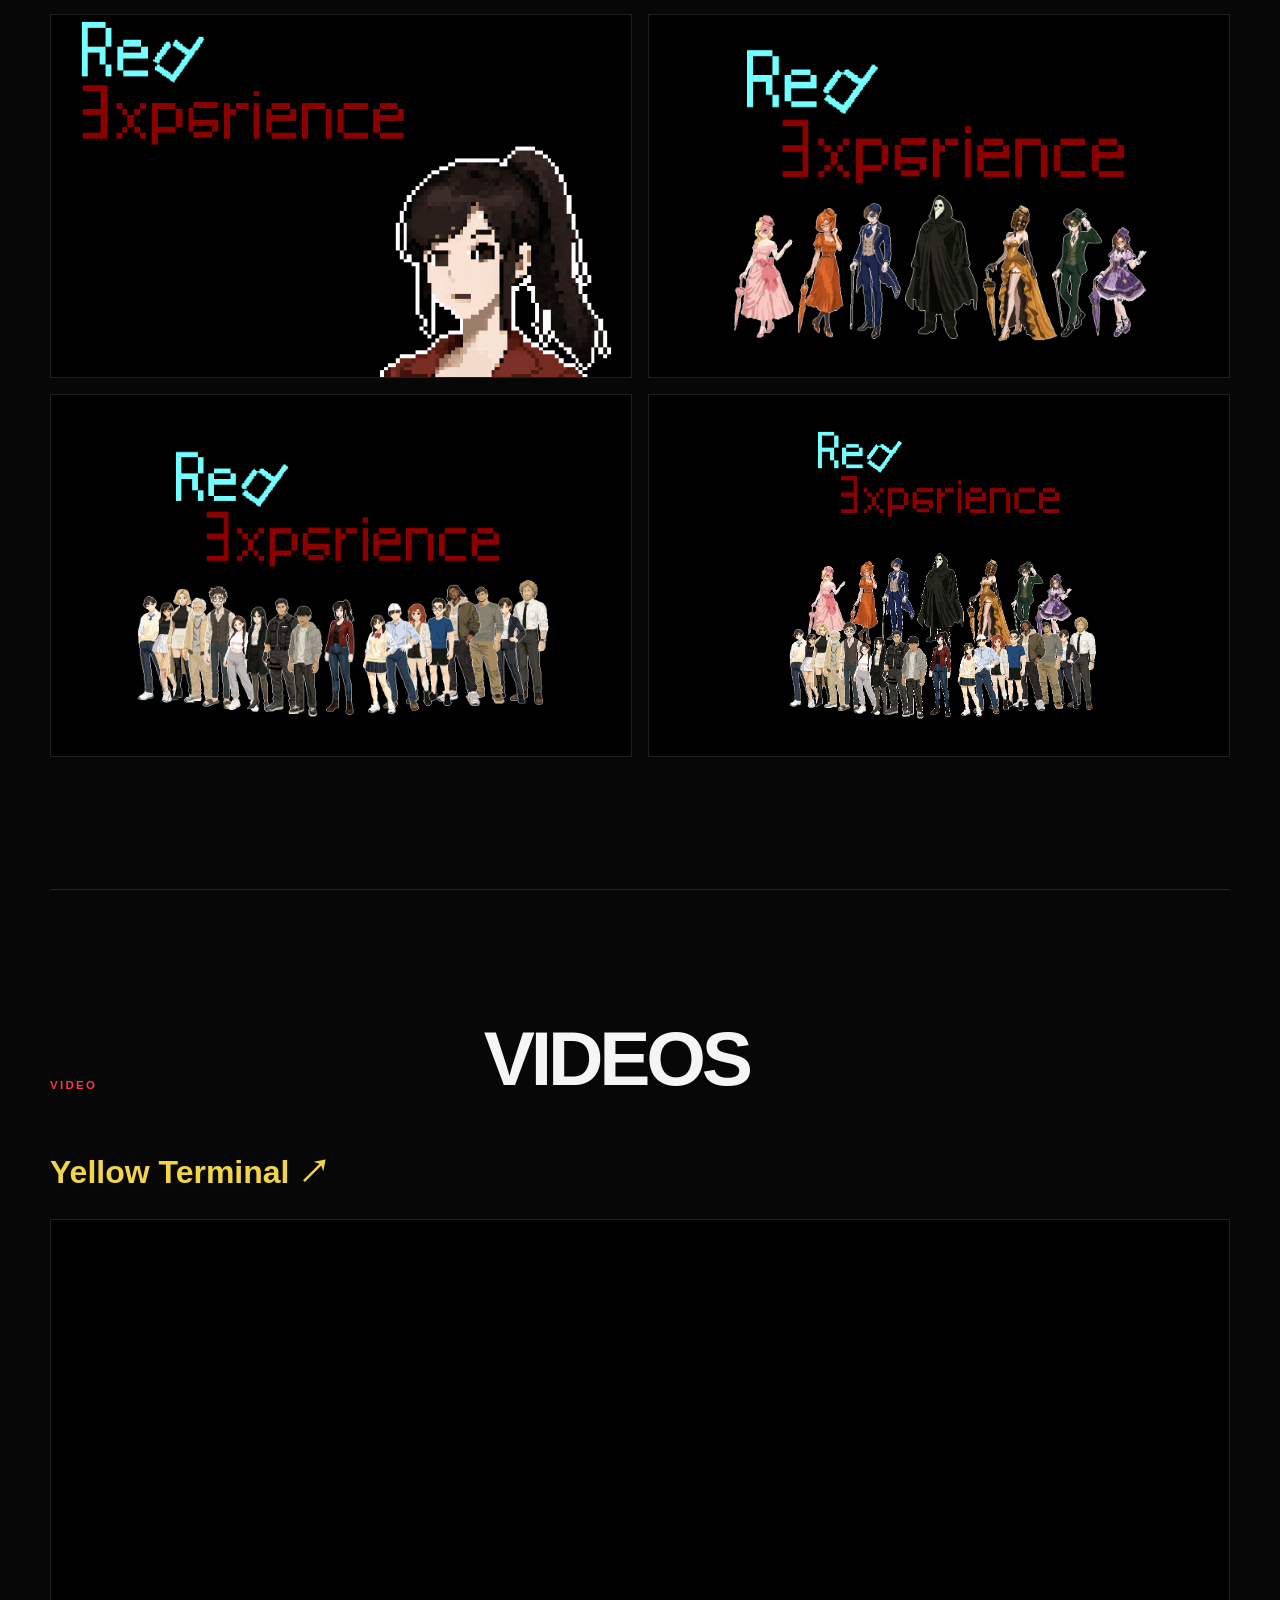
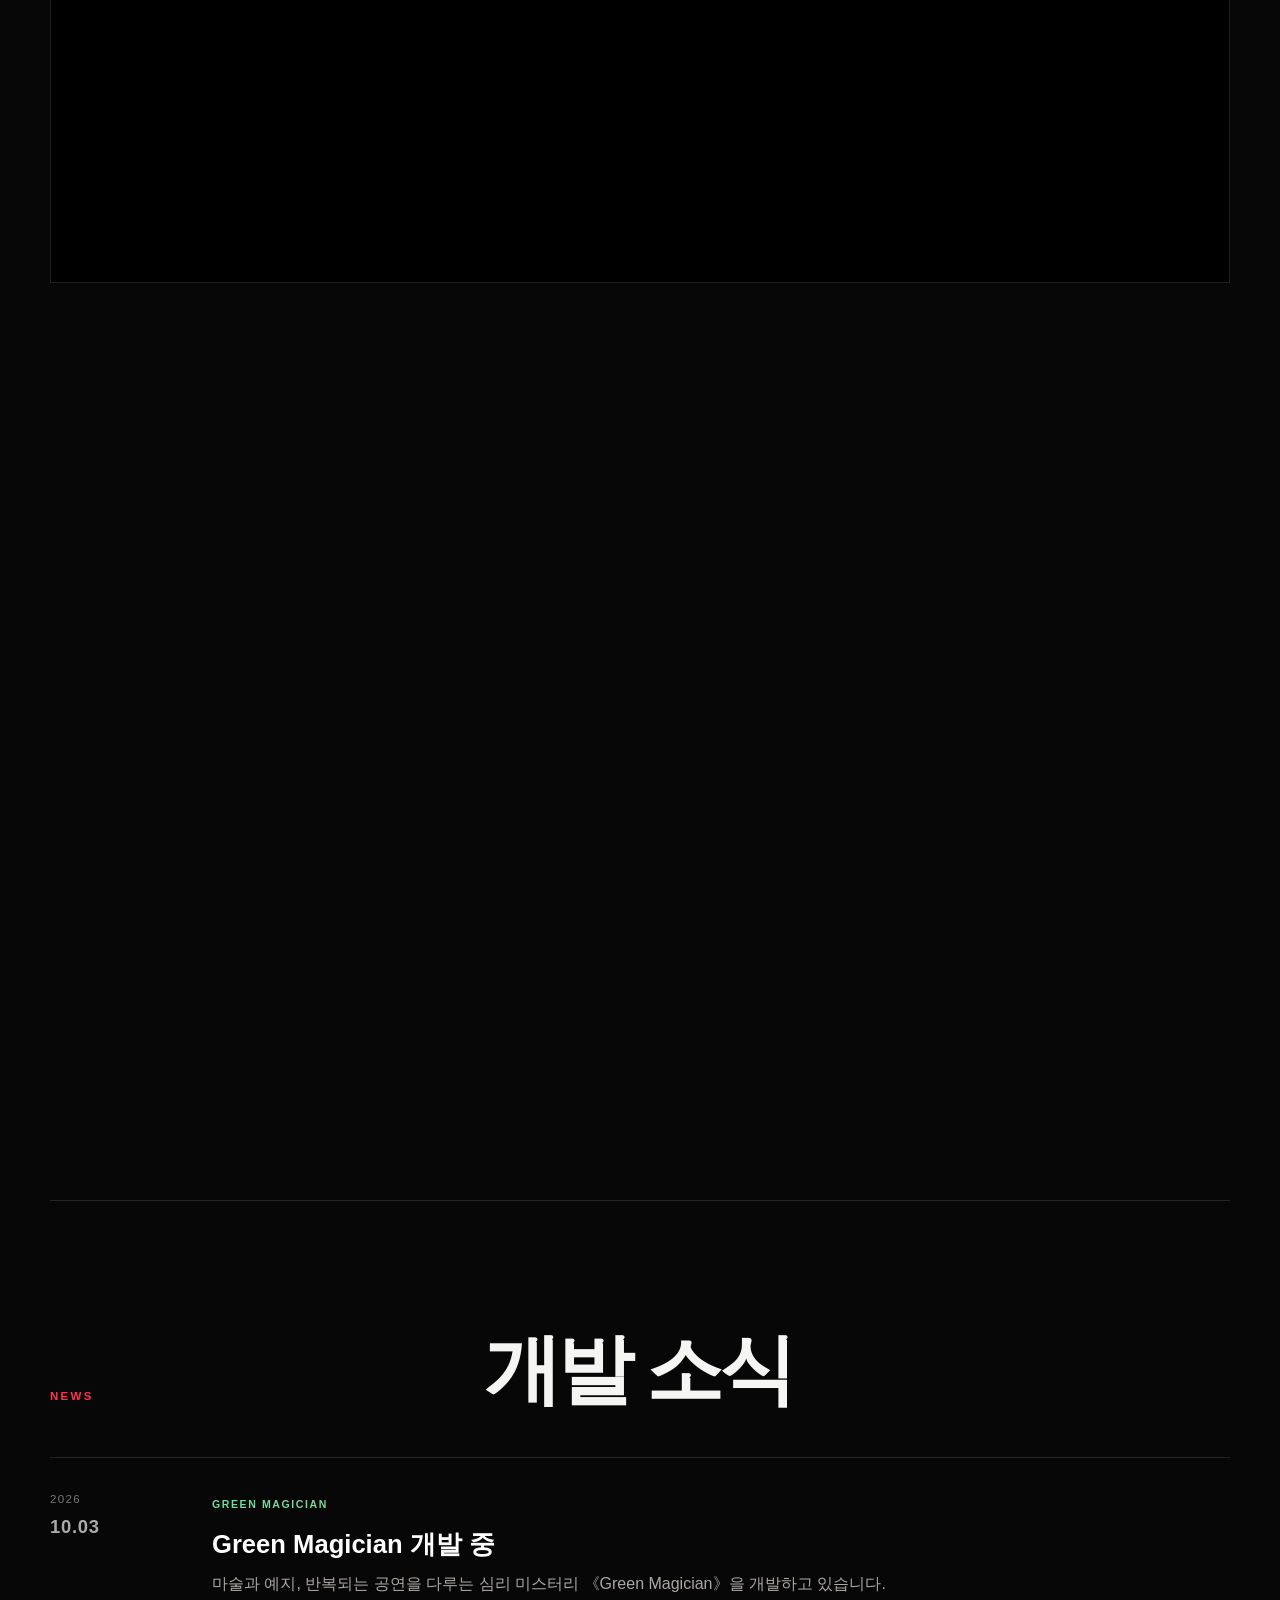
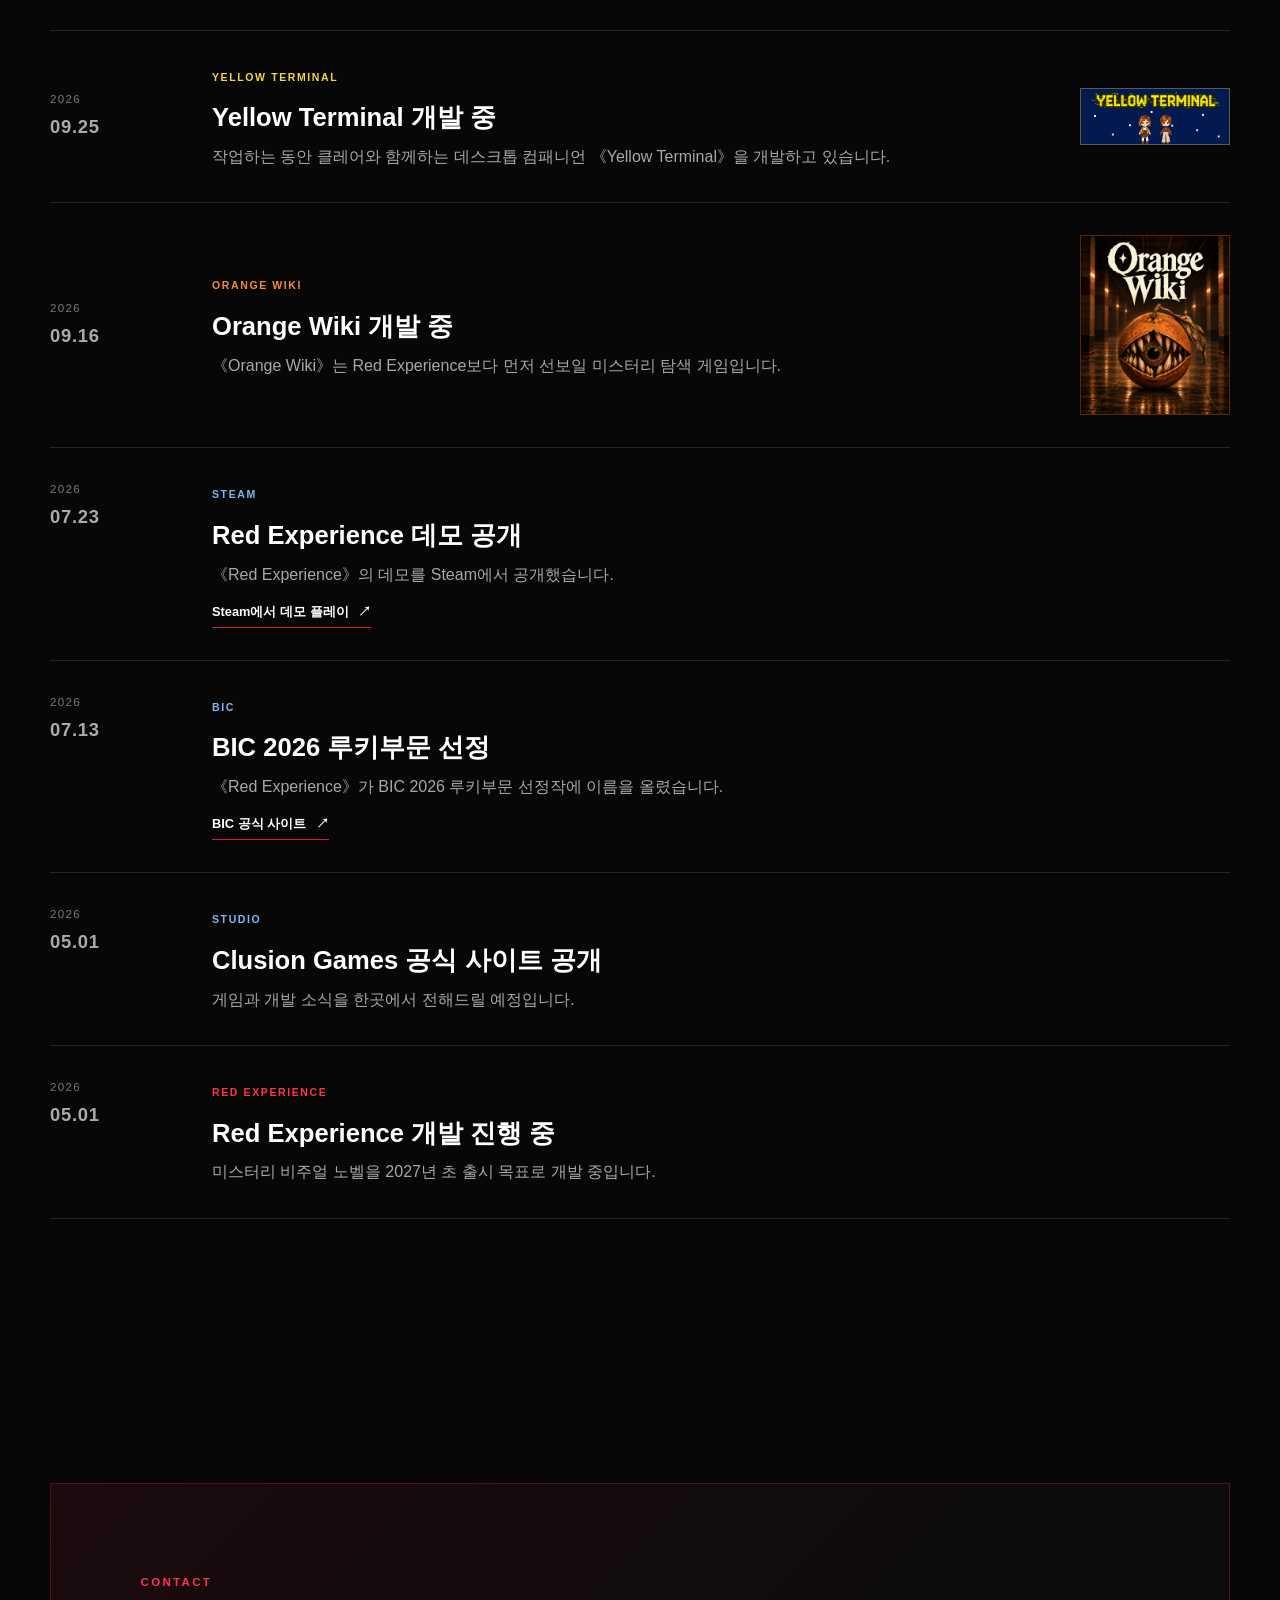
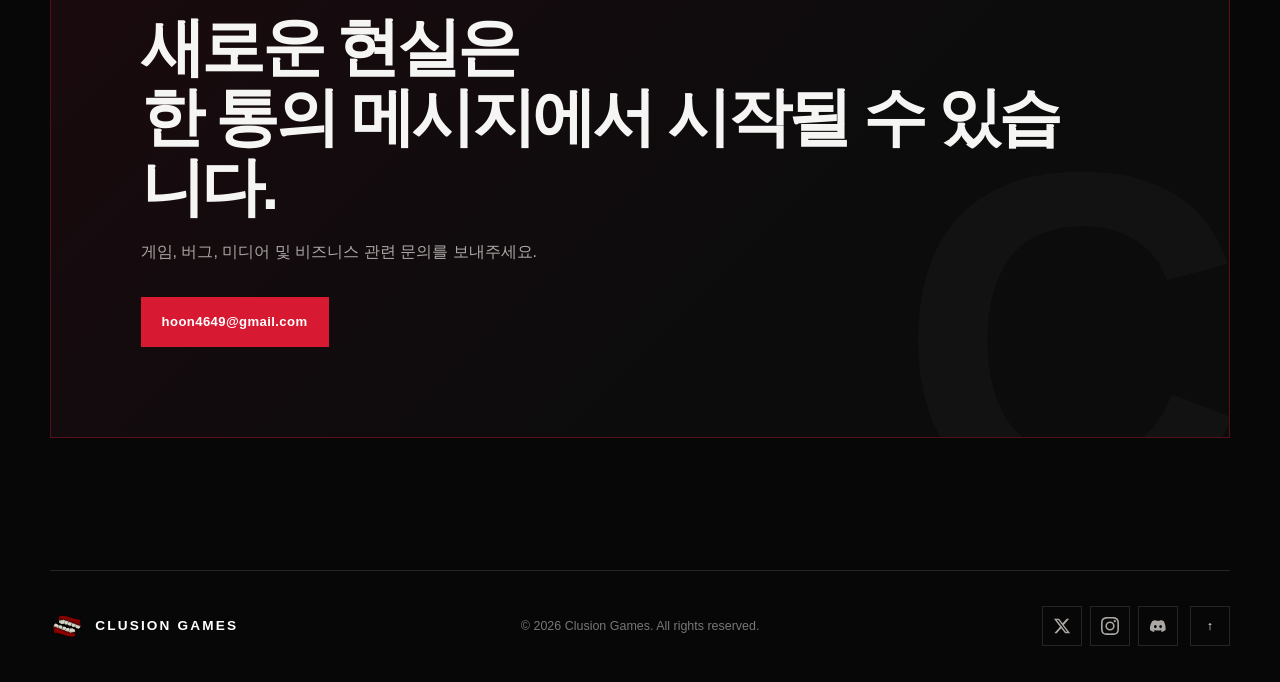
==== commit 626d490e: "Simplify Games navigation by removing individual game links" ====
--- a/clusion-games-site/public/index.html
+++ b/clusion-games-site/public/index.html
@@ -34,9 +34,6 @@
 
     <nav id="site-nav" class="site-nav" aria-label="주 메뉴" data-nav>
       <a href="#games" data-i18n="navGames">GAMES</a>
-      <a href="#orangewiki" data-i18n="navOrangeWiki">ORANGE WIKI</a>
-      <a href="#yellowterminal">YELLOW TERMINAL</a>
-      <a href="#greenmagician">GREEN MAGICIAN</a>
       <a href="#about" data-i18n="navAbout">ABOUT</a>
       <a href="#photos" data-i18n="navPhotos">PHOTOS</a>
       <a href="#videos" data-i18n="navVideos">VIDEOS</a>
